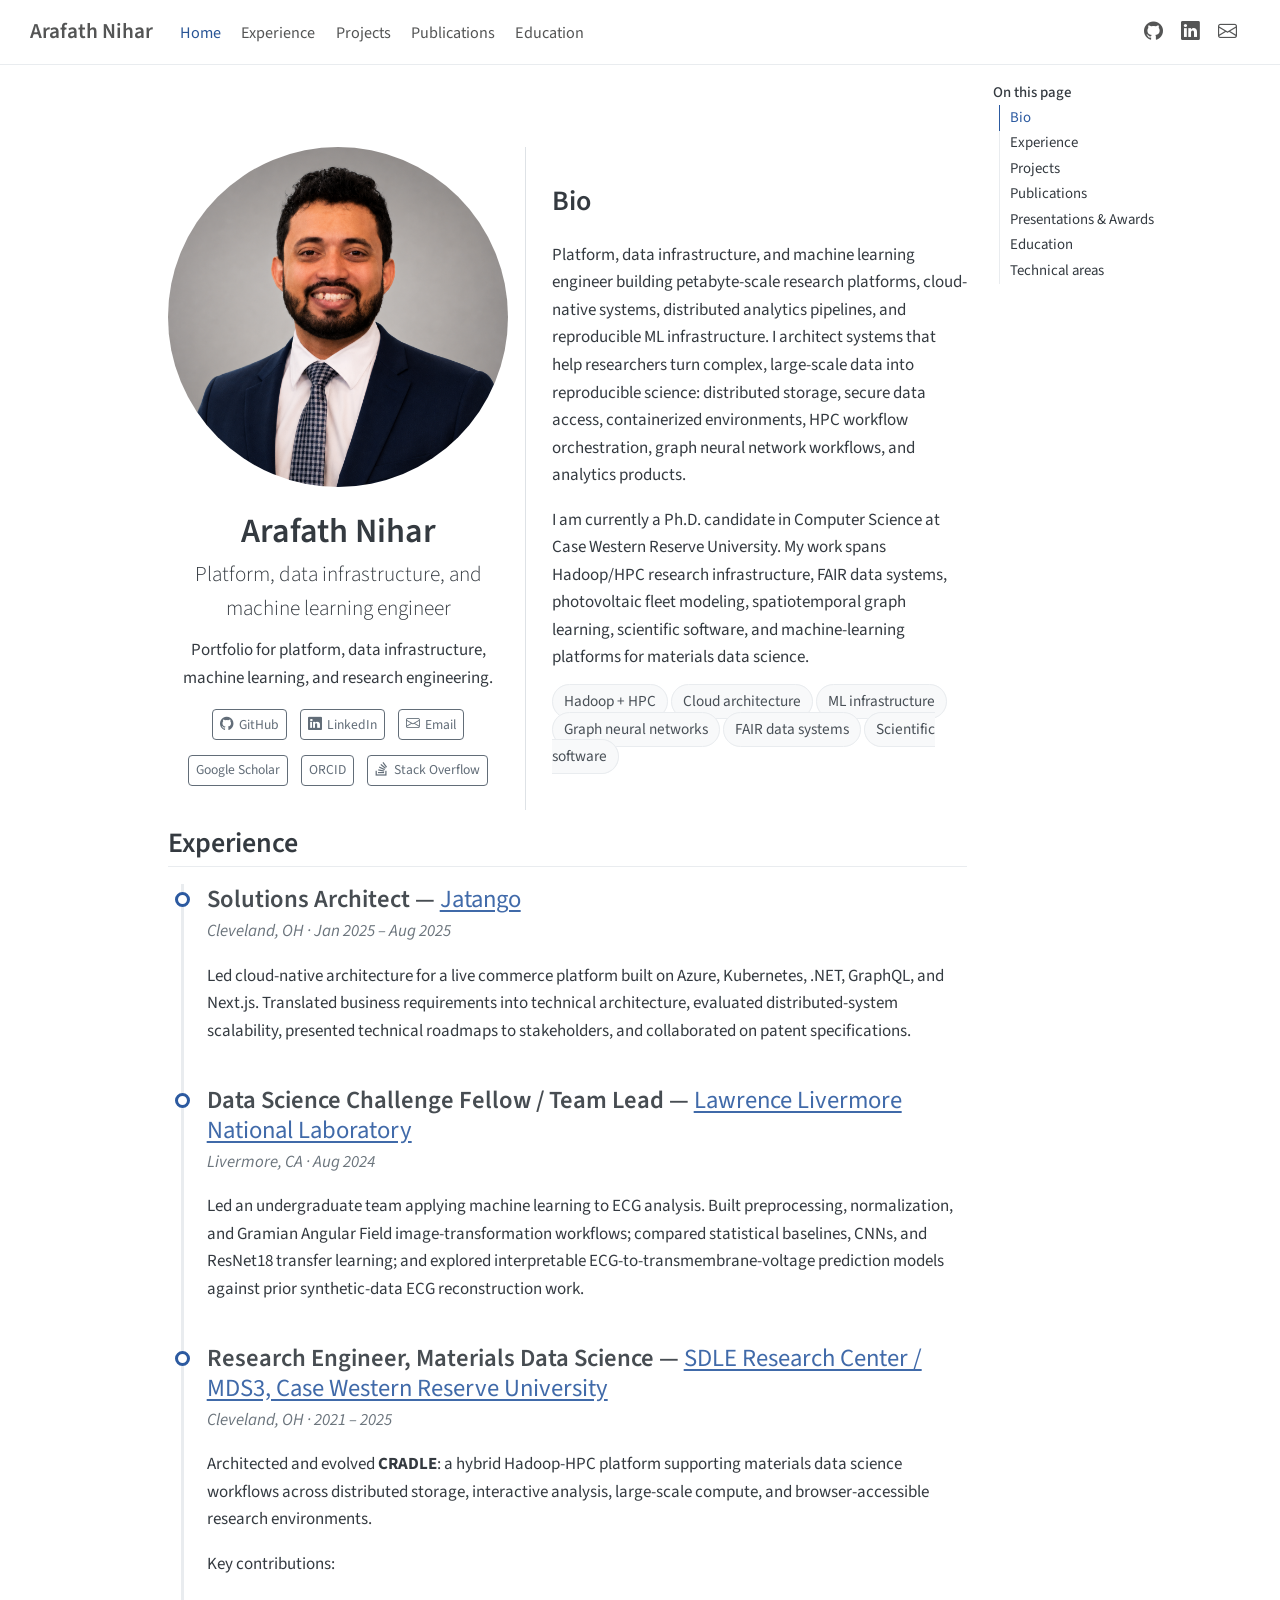
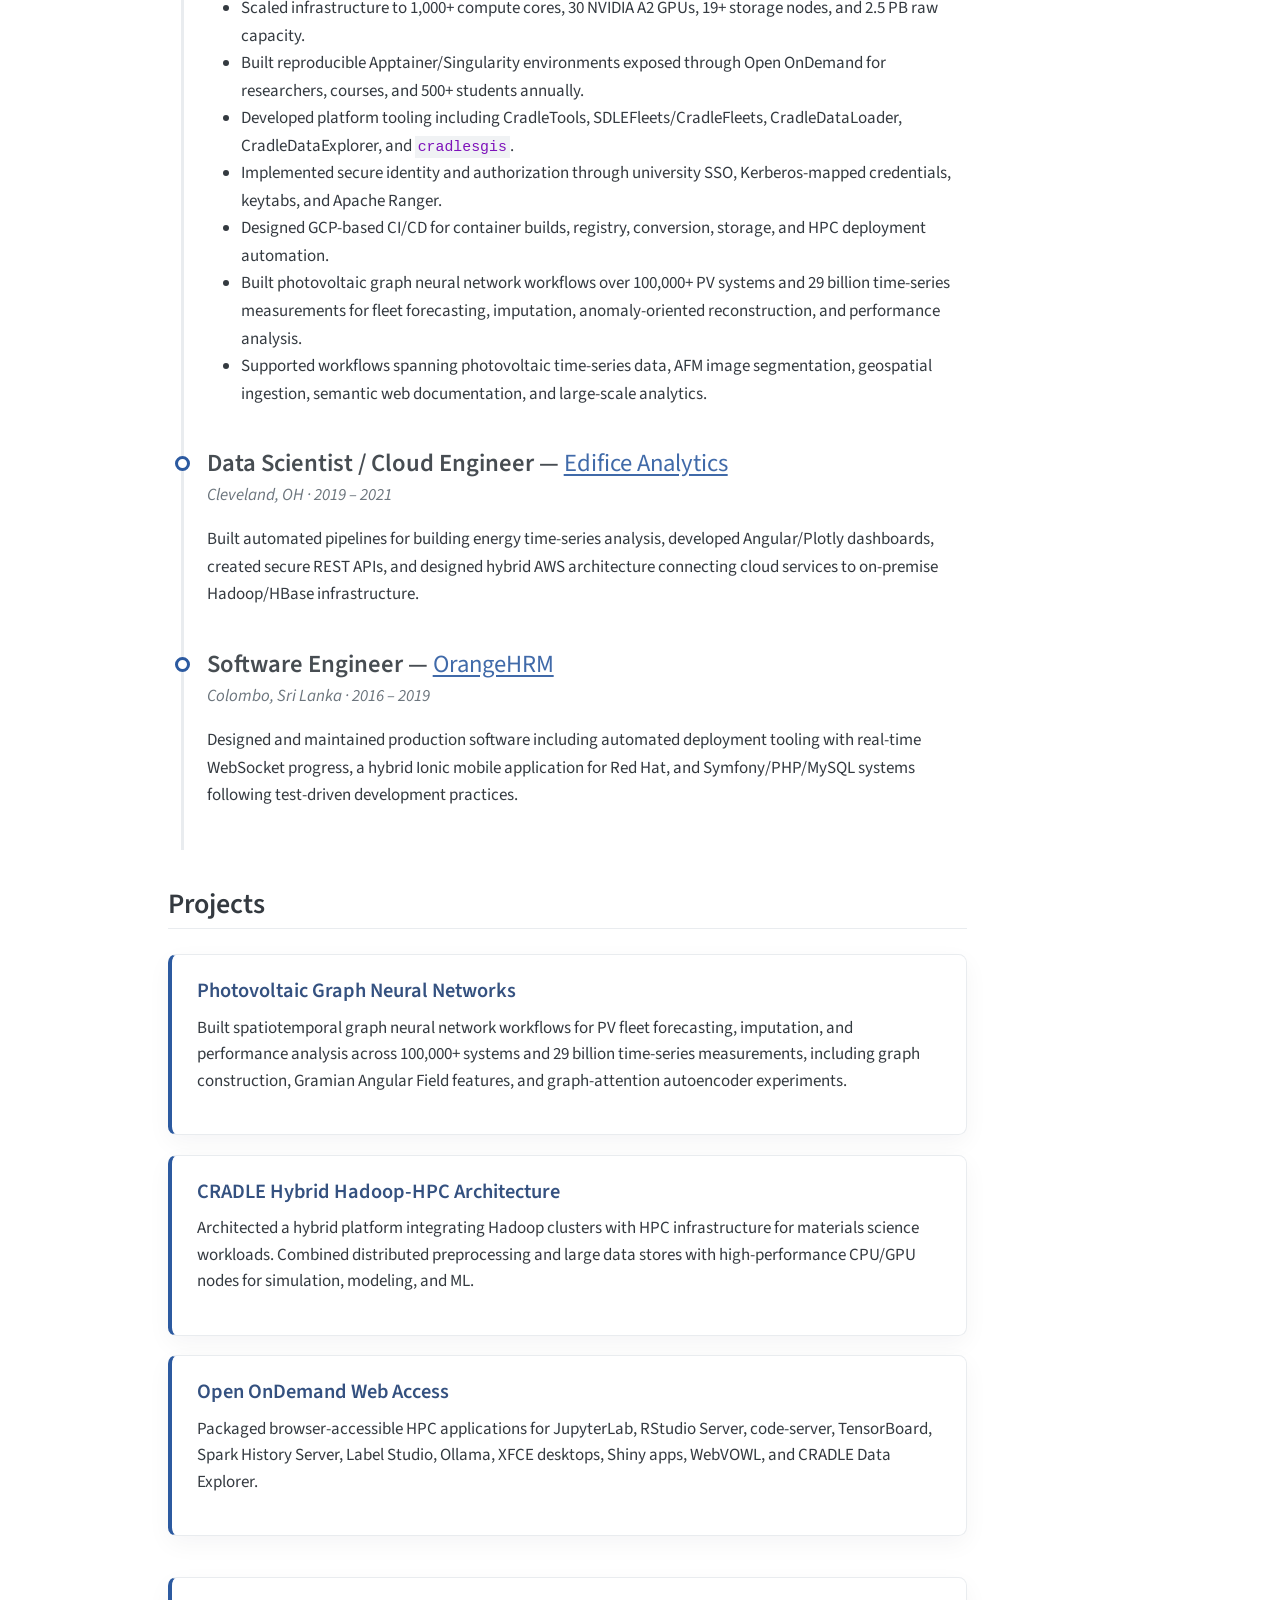
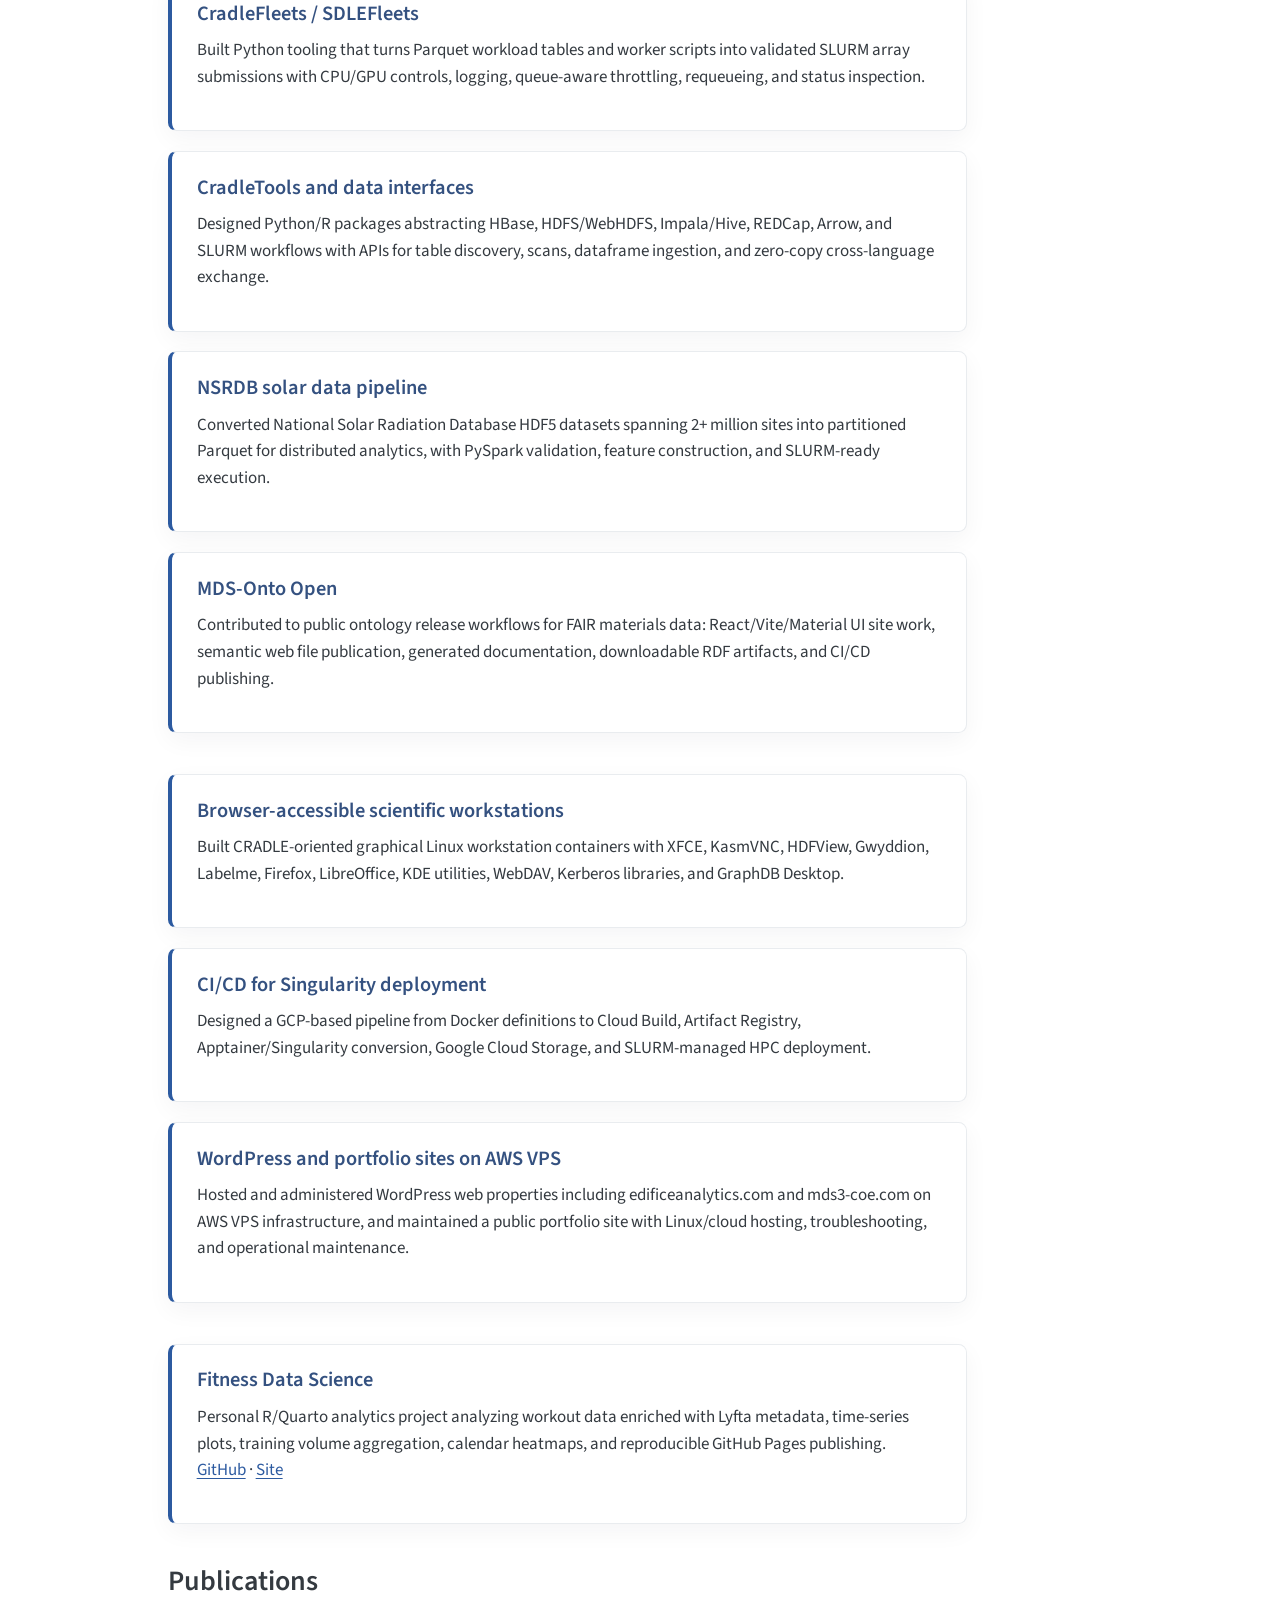
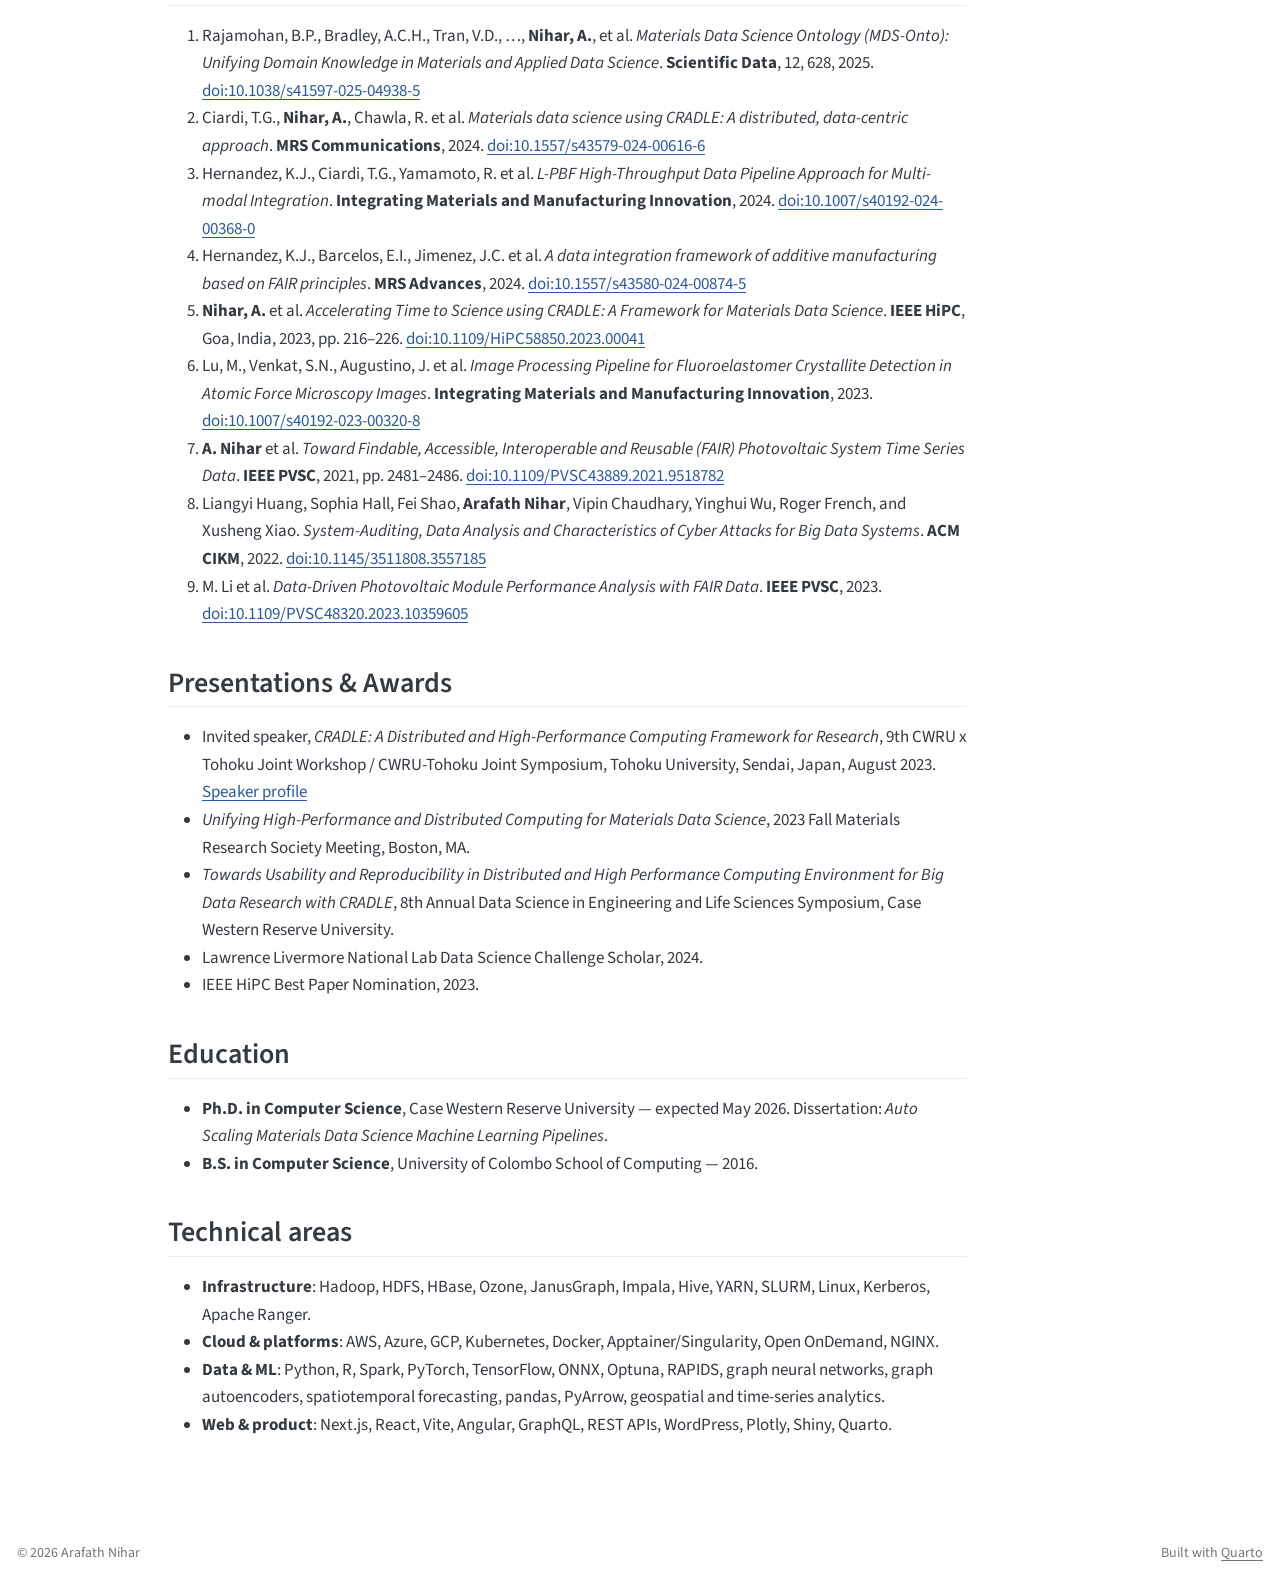
==== docs/index.html @ b9569325 "Update sitemap, enhance experience section, and refine index and project descriptions - Updated last" ====
<!DOCTYPE html>
<html xmlns="http://www.w3.org/1999/xhtml" lang="en" xml:lang="en"><head>

<meta charset="utf-8">
<meta name="generator" content="quarto-1.8.26">

<meta name="viewport" content="width=device-width, initial-scale=1.0, user-scalable=yes">

<meta name="description" content="Portfolio for platform, data infrastructure, machine learning, and research engineering.">

<title>Arafath Nihar</title>
<style>
code{white-space: pre-wrap;}
span.smallcaps{font-variant: small-caps;}
div.columns{display: flex; gap: min(4vw, 1.5em);}
div.column{flex: auto; overflow-x: auto;}
div.hanging-indent{margin-left: 1.5em; text-indent: -1.5em;}
ul.task-list{list-style: none;}
ul.task-list li input[type="checkbox"] {
  width: 0.8em;
  margin: 0 0.8em 0.2em -1em; /* quarto-specific, see https://github.com/quarto-dev/quarto-cli/issues/4556 */ 
  vertical-align: middle;
}
</style>


<script src="site_libs/quarto-nav/quarto-nav.js"></script>
<script src="site_libs/clipboard/clipboard.min.js"></script>
<script src="site_libs/quarto-search/autocomplete.umd.js"></script>
<script src="site_libs/quarto-search/fuse.min.js"></script>
<script src="site_libs/quarto-search/quarto-search.js"></script>
<meta name="quarto:offset" content="./">
<script src="site_libs/quarto-html/quarto.js" type="module"></script>
<script src="site_libs/quarto-html/tabsets/tabsets.js" type="module"></script>
<script src="site_libs/quarto-html/axe/axe-check.js" type="module"></script>
<script src="site_libs/quarto-html/popper.min.js"></script>
<script src="site_libs/quarto-html/tippy.umd.min.js"></script>
<link href="site_libs/quarto-html/tippy.css" rel="stylesheet">
<link href="site_libs/quarto-html/quarto-syntax-highlighting-587c61ba64f3a5504c4d52d930310e48.css" rel="stylesheet" id="quarto-text-highlighting-styles">
<script src="site_libs/bootstrap/bootstrap.min.js"></script>
<link href="site_libs/bootstrap/bootstrap-icons.css" rel="stylesheet">
<link href="site_libs/bootstrap/bootstrap-9a2332199c5ed5e16c262558ab4cd72e.min.css" rel="stylesheet" append-hash="true" id="quarto-bootstrap" data-mode="light">
<script id="quarto-search-options" type="application/json">{
  "location": "navbar",
  "copy-button": false,
  "collapse-after": 3,
  "panel-placement": "end",
  "type": "overlay",
  "limit": 50,
  "keyboard-shortcut": [
    "f",
    "/",
    "s"
  ],
  "show-item-context": false,
  "language": {
    "search-no-results-text": "No results",
    "search-matching-documents-text": "matching documents",
    "search-copy-link-title": "Copy link to search",
    "search-hide-matches-text": "Hide additional matches",
    "search-more-match-text": "more match in this document",
    "search-more-matches-text": "more matches in this document",
    "search-clear-button-title": "Clear",
    "search-text-placeholder": "",
    "search-detached-cancel-button-title": "Cancel",
    "search-submit-button-title": "Submit",
    "search-label": "Search"
  }
}</script>
<style>html{ scroll-behavior: smooth; }</style>
<meta name="author" content="Arafath Nihar">
<meta name="keywords" content="Data Infrastructure, Platform Engineering, Machine Learning Operations, MLOps, HPC, Hadoop, Portfolio, Data Engineering, Case Western Reserve University, Computer Science">
<script type="application/ld+json">
{
  "@context": "https://schema.org",
  "@type": "Person",
  "name": "Arafath Nihar",
  "jobTitle": "Platform & Data Infrastructure Engineer",
  "description": "Platform and data infrastructure engineer building petabyte-scale research platforms, cloud-native systems, distributed analytics pipelines, and reproducible machine-learning infrastructure.",
  "url": "https://arafathnihar.com/",
  "image": "https://arafathnihar.com/arafathnihar.png",
  "sameAs": [
    "https://github.com/arafathnihar",
    "https://www.linkedin.com/in/arafathnihar/",
    "https://scholar.google.com/citations?user=2fRpAloAAAAJ&hl=en"
  ],
  "knowsAbout": [
    "Data Infrastructure",
    "Platform Engineering",
    "Machine Learning Operations",
    "MLOps",
    "High Performance Computing",
    "Hadoop",
    "Data Engineering",
    "Cloud Architecture",
    "Distributed Systems"
  ],
  "alumniOf": [
    {
      "@type": "CollegeOrUniversity",
      "name": "Case Western Reserve University"
    },
    {
      "@type": "CollegeOrUniversity",
      "name": "University of Colombo School of Computing"
    }
  ],
  "worksFor": {
    "@type": "Organization",
    "name": "Case Western Reserve University"
  }
}
</script>


<meta property="og:title" content="Arafath Nihar">
<meta property="og:description" content="Portfolio for platform, data infrastructure, machine learning, and research engineering.">
<meta property="og:image" content="https://arafathnihar.com/arafathnihar.png">
<meta property="og:site_name" content="Arafath Nihar">
<meta property="og:image:height" content="1254">
<meta property="og:image:width" content="1254">
<meta name="twitter:title" content="Arafath Nihar">
<meta name="twitter:description" content="Portfolio for platform, data infrastructure, machine learning, and research engineering.">
<meta name="twitter:image" content="https://arafathnihar.com/arafathnihar.png">
<meta name="twitter:image-height" content="1254">
<meta name="twitter:image-width" content="1254">
<meta name="twitter:card" content="summary_large_image">
</head>

<body class="nav-fixed quarto-light">

<div id="quarto-search-results"></div>
  <header id="quarto-header" class="headroom fixed-top">
    <nav class="navbar navbar-expand-lg " data-bs-theme="dark">
      <div class="navbar-container container-fluid">
      <div class="navbar-brand-container mx-auto">
    <a class="navbar-brand" href="./index.html">
    <span class="navbar-title">Arafath Nihar</span>
    </a>
  </div>
            <div id="quarto-search" class="" title="Search"></div>
          <button class="navbar-toggler" type="button" data-bs-toggle="collapse" data-bs-target="#navbarCollapse" aria-controls="navbarCollapse" role="menu" aria-expanded="false" aria-label="Toggle navigation" onclick="if (window.quartoToggleHeadroom) { window.quartoToggleHeadroom(); }">
  <span class="navbar-toggler-icon"></span>
</button>
          <div class="collapse navbar-collapse" id="navbarCollapse">
            <ul class="navbar-nav navbar-nav-scroll me-auto">
  <li class="nav-item">
    <a class="nav-link active" href="./index.html" aria-current="page"> 
<span class="menu-text">Home</span></a>
  </li>  
  <li class="nav-item">
    <a class="nav-link" href="./index.html#experience"> 
<span class="menu-text">Experience</span></a>
  </li>  
  <li class="nav-item">
    <a class="nav-link" href="./index.html#projects"> 
<span class="menu-text">Projects</span></a>
  </li>  
  <li class="nav-item">
    <a class="nav-link" href="./index.html#publications"> 
<span class="menu-text">Publications</span></a>
  </li>  
  <li class="nav-item">
    <a class="nav-link" href="./index.html#education"> 
<span class="menu-text">Education</span></a>
  </li>  
</ul>
            <ul class="navbar-nav navbar-nav-scroll ms-auto">
  <li class="nav-item compact">
    <a class="nav-link" href="https://github.com/arafathnihar"> <i class="bi bi-github" role="img" aria-label="GitHub">
</i> 
<span class="menu-text"></span></a>
  </li>  
  <li class="nav-item compact">
    <a class="nav-link" href="https://www.linkedin.com/in/arafathnihar/"> <i class="bi bi-linkedin" role="img" aria-label="LinkedIn">
</i> 
<span class="menu-text"></span></a>
  </li>  
  <li class="nav-item compact">
    <a class="nav-link" href="mailto:arafathnihar@gmail.com"> <i class="bi bi-envelope" role="img" aria-label="Email">
</i> 
<span class="menu-text"></span></a>
  </li>  
</ul>
          </div> <!-- /navcollapse -->
            <div class="quarto-navbar-tools">
</div>
      </div> <!-- /container-fluid -->
    </nav>
</header>
<!-- content -->
<div id="quarto-content" class="quarto-container page-columns page-rows-contents page-layout-article page-navbar">
<!-- sidebar -->
<!-- margin-sidebar -->
    <div id="quarto-margin-sidebar" class="sidebar margin-sidebar">
        <nav id="TOC" role="doc-toc" class="toc-active">
    <h2 id="toc-title">On this page</h2>
   
  <ul>
  <li><a href="#bio" id="toc-bio" class="nav-link active" data-scroll-target="#bio">Bio</a></li>
  <li><a href="#experience" id="toc-experience" class="nav-link" data-scroll-target="#experience">Experience</a>
  <ul class="collapse">
  <li><a href="#solutions-architect-jatango" id="toc-solutions-architect-jatango" class="nav-link" data-scroll-target="#solutions-architect-jatango">Solutions Architect — Jatango</a></li>
  <li><a href="#data-science-challenge-fellow-team-lead-lawrence-livermore-national-laboratory" id="toc-data-science-challenge-fellow-team-lead-lawrence-livermore-national-laboratory" class="nav-link" data-scroll-target="#data-science-challenge-fellow-team-lead-lawrence-livermore-national-laboratory">Data Science Challenge Fellow / Team Lead — Lawrence Livermore National Laboratory</a></li>
  <li><a href="#research-engineer-materials-data-science-sdle-research-center-mds3-case-western-reserve-university" id="toc-research-engineer-materials-data-science-sdle-research-center-mds3-case-western-reserve-university" class="nav-link" data-scroll-target="#research-engineer-materials-data-science-sdle-research-center-mds3-case-western-reserve-university">Research Engineer, Materials Data Science — SDLE Research Center / MDS3, Case Western Reserve University</a></li>
  <li><a href="#data-scientist-cloud-engineer-edifice-analytics" id="toc-data-scientist-cloud-engineer-edifice-analytics" class="nav-link" data-scroll-target="#data-scientist-cloud-engineer-edifice-analytics">Data Scientist / Cloud Engineer — Edifice Analytics</a></li>
  <li><a href="#software-engineer-orangehrm" id="toc-software-engineer-orangehrm" class="nav-link" data-scroll-target="#software-engineer-orangehrm">Software Engineer — OrangeHRM</a></li>
  </ul></li>
  <li><a href="#projects" id="toc-projects" class="nav-link" data-scroll-target="#projects">Projects</a>
  <ul class="collapse">
  <li><a href="#fitness-data-science" id="toc-fitness-data-science" class="nav-link" data-scroll-target="#fitness-data-science">Fitness Data Science</a></li>
  </ul></li>
  <li><a href="#publications" id="toc-publications" class="nav-link" data-scroll-target="#publications">Publications</a></li>
  <li><a href="#presentations-awards" id="toc-presentations-awards" class="nav-link" data-scroll-target="#presentations-awards">Presentations &amp; Awards</a></li>
  <li><a href="#education" id="toc-education" class="nav-link" data-scroll-target="#education">Education</a></li>
  <li><a href="#technical-areas" id="toc-technical-areas" class="nav-link" data-scroll-target="#technical-areas">Technical areas</a></li>
  </ul>
</nav>
    </div>
<!-- main -->
<main class="content" id="quarto-document-content">




<div class="quarto-about-trestles">
  <div class="about-entity">
    <img src="arafathnihar.png" class="about-image
  round " style="height: 20em; width: 20em;">
<header id="title-block-header" class="quarto-title-block default">
<div class="quarto-title">
<h1 class="title">Arafath Nihar</h1>
<p class="subtitle lead">Platform, data infrastructure, and machine learning engineer</p>
</div>
<div>
  <div class="description">
    Portfolio for platform, data infrastructure, machine learning, and research engineering.
  </div>
</div>
<div class="quarto-title-meta">
  </div>
</header>
    <div class="about-links">
  <a href="https://github.com/arafathnihar" class="about-link" rel="" target="">
    <i class="bi bi-github"></i>
     <span class="about-link-text">GitHub</span>
  </a>
  <a href="https://www.linkedin.com/in/arafathnihar/" class="about-link" rel="" target="">
    <i class="bi bi-linkedin"></i>
     <span class="about-link-text">LinkedIn</span>
  </a>
  <a href="mailto:arafathnihar@gmail.com" class="about-link" rel="" target="">
    <i class="bi bi-envelope"></i>
     <span class="about-link-text">Email</span>
  </a>
  <a href="https://scholar.google.com/citations?user=2fRpAloAAAAJ&amp;hl=en" class="about-link" rel="" target="">
     <span class="about-link-text">Google Scholar</span>
  </a>
  <a href="https://orcid.org/0000-0003-4826-290X" class="about-link" rel="" target="">
     <span class="about-link-text">ORCID</span>
  </a>
  <a href="https://stackoverflow.com/users/3644689/arafath-nihar" class="about-link" rel="" target="">
    <i class="bi bi-stack-overflow"></i>
     <span class="about-link-text">Stack Overflow</span>
  </a>
</div>
  </div>
  <div class="about-contents"><div id="about-block">
<section id="bio" class="level2">
<h2 data-anchor-id="bio">Bio</h2>
<p>Platform, data infrastructure, and machine learning engineer building petabyte-scale research platforms, cloud-native systems, distributed analytics pipelines, and reproducible ML infrastructure. I architect systems that help researchers turn complex, large-scale data into reproducible science: distributed storage, secure data access, containerized environments, HPC workflow orchestration, graph neural network workflows, and analytics products.</p>
<p>I am currently a Ph.D.&nbsp;candidate in Computer Science at Case Western Reserve University. My work spans Hadoop/HPC research infrastructure, FAIR data systems, photovoltaic fleet modeling, spatiotemporal graph learning, scientific software, and machine-learning platforms for materials data science.</p>
<div class="badges">
<p><span class="badge-soft">Hadoop + HPC</span> <span class="badge-soft">Cloud architecture</span> <span class="badge-soft">ML infrastructure</span> <span class="badge-soft">Graph neural networks</span> <span class="badge-soft">FAIR data systems</span> <span class="badge-soft">Scientific software</span></p>
</div>
</section>
</div></div>
</div>

<section id="experience" class="level2">
<h2 data-anchor-id="experience">Experience</h2>
<section id="solutions-architect-jatango" class="level3 timeline-item">
<h3 data-anchor-id="solutions-architect-jatango">Solutions Architect — <a href="http://jatango.com">Jatango</a></h3>
<p><em>Cleveland, OH · Jan 2025 – Aug 2025</em></p>
<p>Led cloud-native architecture for a live commerce platform built on Azure, Kubernetes, .NET, GraphQL, and Next.js. Translated business requirements into technical architecture, evaluated distributed-system scalability, presented technical roadmaps to stakeholders, and collaborated on patent specifications.</p>
</section>
<section id="data-science-challenge-fellow-team-lead-lawrence-livermore-national-laboratory" class="level3 timeline-item">
<h3 data-anchor-id="data-science-challenge-fellow-team-lead-lawrence-livermore-national-laboratory">Data Science Challenge Fellow / Team Lead — <a href="https://www.llnl.gov/">Lawrence Livermore National Laboratory</a></h3>
<p><em>Livermore, CA · Aug 2024</em></p>
<p>Led an undergraduate team applying machine learning to ECG analysis. Built preprocessing, normalization, and Gramian Angular Field image-transformation workflows; compared statistical baselines, CNNs, and ResNet18 transfer learning; and explored interpretable ECG-to-transmembrane-voltage prediction models against prior synthetic-data ECG reconstruction work.</p>
</section>
<section id="research-engineer-materials-data-science-sdle-research-center-mds3-case-western-reserve-university" class="level3 timeline-item">
<h3 data-anchor-id="research-engineer-materials-data-science-sdle-research-center-mds3-case-western-reserve-university">Research Engineer, Materials Data Science — <a href="https://engineering.case.edu/centers/sdle">SDLE Research Center / MDS3, Case Western Reserve University</a></h3>
<p><em>Cleveland, OH · 2021 – 2025</em></p>
<p>Architected and evolved <strong>CRADLE</strong>: a hybrid Hadoop-HPC platform supporting materials data science workflows across distributed storage, interactive analysis, large-scale compute, and browser-accessible research environments.</p>
<p>Key contributions:</p>
<ul>
<li>Scaled infrastructure to 1,000+ compute cores, 30 NVIDIA A2 GPUs, 19+ storage nodes, and 2.5 PB raw capacity.</li>
<li>Built reproducible Apptainer/Singularity environments exposed through Open OnDemand for researchers, courses, and 500+ students annually.</li>
<li>Developed platform tooling including CradleTools, SDLEFleets/CradleFleets, CradleDataLoader, CradleDataExplorer, and <code>cradlesgis</code>.</li>
<li>Implemented secure identity and authorization through university SSO, Kerberos-mapped credentials, keytabs, and Apache Ranger.</li>
<li>Designed GCP-based CI/CD for container builds, registry, conversion, storage, and HPC deployment automation.</li>
<li>Built photovoltaic graph neural network workflows over 100,000+ PV systems and 29 billion time-series measurements for fleet forecasting, imputation, anomaly-oriented reconstruction, and performance analysis.</li>
<li>Supported workflows spanning photovoltaic time-series data, AFM image segmentation, geospatial ingestion, semantic web documentation, and large-scale analytics.</li>
</ul>
</section>
<section id="data-scientist-cloud-engineer-edifice-analytics" class="level3 timeline-item">
<h3 data-anchor-id="data-scientist-cloud-engineer-edifice-analytics">Data Scientist / Cloud Engineer — <a href="https://edificeanalytics.com/">Edifice Analytics</a></h3>
<p><em>Cleveland, OH · 2019 – 2021</em></p>
<p>Built automated pipelines for building energy time-series analysis, developed Angular/Plotly dashboards, created secure REST APIs, and designed hybrid AWS architecture connecting cloud services to on-premise Hadoop/HBase infrastructure.</p>
</section>
<section id="software-engineer-orangehrm" class="level3 timeline-item">
<h3 data-anchor-id="software-engineer-orangehrm">Software Engineer — <a href="https://www.orangehrm.com/">OrangeHRM</a></h3>
<p><em>Colombo, Sri Lanka · 2016 – 2019</em></p>
<p>Designed and maintained production software including automated deployment tooling with real-time WebSocket progress, a hybrid Ionic mobile application for Red Hat, and Symfony/PHP/MySQL systems following test-driven development practices.</p>
</section>
</section>
<section id="projects" class="level2">
<h2 data-anchor-id="projects">Projects</h2>
<div class="card-grid">
<section id="photovoltaic-graph-neural-networks" class="level3 portfolio-card">
<h3 data-anchor-id="photovoltaic-graph-neural-networks">Photovoltaic Graph Neural Networks</h3>
<p>Built spatiotemporal graph neural network workflows for PV fleet forecasting, imputation, and performance analysis across 100,000+ systems and 29 billion time-series measurements, including graph construction, Gramian Angular Field features, and graph-attention autoencoder experiments.</p>
</section>
<section id="cradle-hybrid-hadoop-hpc-architecture" class="level3 portfolio-card">
<h3 data-anchor-id="cradle-hybrid-hadoop-hpc-architecture">CRADLE Hybrid Hadoop-HPC Architecture</h3>
<p>Architected a hybrid platform integrating Hadoop clusters with HPC infrastructure for materials science workloads. Combined distributed preprocessing and large data stores with high-performance CPU/GPU nodes for simulation, modeling, and ML.</p>
</section>
<section id="open-ondemand-web-access" class="level3 portfolio-card">
<h3 data-anchor-id="open-ondemand-web-access">Open OnDemand Web Access</h3>
<p>Packaged browser-accessible HPC applications for JupyterLab, RStudio Server, code-server, TensorBoard, Spark History Server, Label Studio, Ollama, XFCE desktops, Shiny apps, WebVOWL, and CRADLE Data Explorer.</p>
</section>
</div>
<div class="card-grid">
<section id="cradlefleets-sdlefleets" class="level3 portfolio-card">
<h3 data-anchor-id="cradlefleets-sdlefleets">CradleFleets / SDLEFleets</h3>
<p>Built Python tooling that turns Parquet workload tables and worker scripts into validated SLURM array submissions with CPU/GPU controls, logging, queue-aware throttling, requeueing, and status inspection.</p>
</section>
<section id="cradletools-and-data-interfaces" class="level3 portfolio-card">
<h3 data-anchor-id="cradletools-and-data-interfaces">CradleTools and data interfaces</h3>
<p>Designed Python/R packages abstracting HBase, HDFS/WebHDFS, Impala/Hive, REDCap, Arrow, and SLURM workflows with APIs for table discovery, scans, dataframe ingestion, and zero-copy cross-language exchange.</p>
</section>
<section id="nsrdb-solar-data-pipeline" class="level3 portfolio-card">
<h3 data-anchor-id="nsrdb-solar-data-pipeline">NSRDB solar data pipeline</h3>
<p>Converted National Solar Radiation Database HDF5 datasets spanning 2+ million sites into partitioned Parquet for distributed analytics, with PySpark validation, feature construction, and SLURM-ready execution.</p>
</section>
<section id="mds-onto-open" class="level3 portfolio-card">
<h3 data-anchor-id="mds-onto-open">MDS-Onto Open</h3>
<p>Contributed to public ontology release workflows for FAIR materials data: React/Vite/Material UI site work, semantic web file publication, generated documentation, downloadable RDF artifacts, and CI/CD publishing.</p>
</section>
</div>
<div class="card-grid">
<section id="browser-accessible-scientific-workstations" class="level3 portfolio-card">
<h3 data-anchor-id="browser-accessible-scientific-workstations">Browser-accessible scientific workstations</h3>
<p>Built CRADLE-oriented graphical Linux workstation containers with XFCE, KasmVNC, HDFView, Gwyddion, Labelme, Firefox, LibreOffice, KDE utilities, WebDAV, Kerberos libraries, and GraphDB Desktop.</p>
</section>
<section id="cicd-for-singularity-deployment" class="level3 portfolio-card">
<h3 data-anchor-id="cicd-for-singularity-deployment">CI/CD for Singularity deployment</h3>
<p>Designed a GCP-based pipeline from Docker definitions to Cloud Build, Artifact Registry, Apptainer/Singularity conversion, Google Cloud Storage, and SLURM-managed HPC deployment.</p>
</section>
<section id="wordpress-and-portfolio-sites-on-aws-vps" class="level3 portfolio-card">
<h3 data-anchor-id="wordpress-and-portfolio-sites-on-aws-vps">WordPress and portfolio sites on AWS VPS</h3>
<p>Hosted and administered WordPress web properties including edificeanalytics.com and mds3-coe.com on AWS VPS infrastructure, and maintained a public portfolio site with Linux/cloud hosting, troubleshooting, and operational maintenance.</p>
</section>
</div>
<div class="card-grid">
<section id="fitness-data-science" class="level3 portfolio-card">
<h3 data-anchor-id="fitness-data-science">Fitness Data Science</h3>
<p>Personal R/Quarto analytics project analyzing workout data enriched with Lyfta metadata, time-series plots, training volume aggregation, calendar heatmaps, and reproducible GitHub Pages publishing.<br>
<a href="https://github.com/arafathnihar/fitness-data-science">GitHub</a> · <a href="https://arafathnihar.github.io/fitness-data-science/">Site</a></p>
</section>
</div>
</section>
<section id="publications" class="level2">
<h2 data-anchor-id="publications">Publications</h2>
<ol type="1">
<li>Rajamohan, B.P., Bradley, A.C.H., Tran, V.D., …, <strong>Nihar, A.</strong>, et al.&nbsp;<em>Materials Data Science Ontology (MDS-Onto): Unifying Domain Knowledge in Materials and Applied Data Science</em>. <strong>Scientific Data</strong>, 12, 628, 2025. <a href="https://doi.org/10.1038/s41597-025-04938-5">doi:10.1038/s41597-025-04938-5</a></li>
<li>Ciardi, T.G., <strong>Nihar, A.</strong>, Chawla, R. et al.&nbsp;<em>Materials data science using CRADLE: A distributed, data-centric approach</em>. <strong>MRS Communications</strong>, 2024. <a href="https://doi.org/10.1557/s43579-024-00616-6">doi:10.1557/s43579-024-00616-6</a></li>
<li>Hernandez, K.J., Ciardi, T.G., Yamamoto, R. et al.&nbsp;<em>L-PBF High-Throughput Data Pipeline Approach for Multi-modal Integration</em>. <strong>Integrating Materials and Manufacturing Innovation</strong>, 2024. <a href="https://doi.org/10.1007/s40192-024-00368-0">doi:10.1007/s40192-024-00368-0</a></li>
<li>Hernandez, K.J., Barcelos, E.I., Jimenez, J.C. et al.&nbsp;<em>A data integration framework of additive manufacturing based on FAIR principles</em>. <strong>MRS Advances</strong>, 2024. <a href="https://doi.org/10.1557/s43580-024-00874-5">doi:10.1557/s43580-024-00874-5</a></li>
<li><strong>Nihar, A.</strong> et al.&nbsp;<em>Accelerating Time to Science using CRADLE: A Framework for Materials Data Science</em>. <strong>IEEE HiPC</strong>, Goa, India, 2023, pp.&nbsp;216–226. <a href="https://doi.org/10.1109/HiPC58850.2023.00041">doi:10.1109/HiPC58850.2023.00041</a></li>
<li>Lu, M., Venkat, S.N., Augustino, J. et al.&nbsp;<em>Image Processing Pipeline for Fluoroelastomer Crystallite Detection in Atomic Force Microscopy Images</em>. <strong>Integrating Materials and Manufacturing Innovation</strong>, 2023. <a href="https://doi.org/10.1007/s40192-023-00320-8">doi:10.1007/s40192-023-00320-8</a></li>
<li><strong>A. Nihar</strong> et al.&nbsp;<em>Toward Findable, Accessible, Interoperable and Reusable (FAIR) Photovoltaic System Time Series Data</em>. <strong>IEEE PVSC</strong>, 2021, pp.&nbsp;2481–2486. <a href="https://doi.org/10.1109/PVSC43889.2021.9518782">doi:10.1109/PVSC43889.2021.9518782</a></li>
<li>Liangyi Huang, Sophia Hall, Fei Shao, <strong>Arafath Nihar</strong>, Vipin Chaudhary, Yinghui Wu, Roger French, and Xusheng Xiao. <em>System-Auditing, Data Analysis and Characteristics of Cyber Attacks for Big Data Systems</em>. <strong>ACM CIKM</strong>, 2022. <a href="https://doi.org/10.1145/3511808.3557185">doi:10.1145/3511808.3557185</a></li>
<li>M. Li et al.&nbsp;<em>Data-Driven Photovoltaic Module Performance Analysis with FAIR Data</em>. <strong>IEEE PVSC</strong>, 2023. <a href="https://doi.org/10.1109/PVSC48320.2023.10359605">doi:10.1109/PVSC48320.2023.10359605</a></li>
</ol>
</section>
<section id="presentations-awards" class="level2">
<h2 data-anchor-id="presentations-awards">Presentations &amp; Awards</h2>
<ul>
<li>Invited speaker, <em>CRADLE: A Distributed and High-Performance Computing Framework for Research</em>, 9th CWRU x Tohoku Joint Workshop / CWRU-Tohoku Joint Symposium, Tohoku University, Sendai, Japan, August 2023. <a href="https://sites.google.com/view/cwru-tohoku-joint-workshop/speakers/nihar">Speaker profile</a></li>
<li><em>Unifying High-Performance and Distributed Computing for Materials Data Science</em>, 2023 Fall Materials Research Society Meeting, Boston, MA.</li>
<li><em>Towards Usability and Reproducibility in Distributed and High Performance Computing Environment for Big Data Research with CRADLE</em>, 8th Annual Data Science in Engineering and Life Sciences Symposium, Case Western Reserve University.</li>
<li>Lawrence Livermore National Lab Data Science Challenge Scholar, 2024.</li>
<li>IEEE HiPC Best Paper Nomination, 2023.</li>
</ul>
</section>
<section id="education" class="level2">
<h2 data-anchor-id="education">Education</h2>
<ul>
<li><strong>Ph.D.&nbsp;in Computer Science</strong>, Case Western Reserve University — expected May 2026. Dissertation: <em>Auto Scaling Materials Data Science Machine Learning Pipelines</em>.</li>
<li><strong>B.S. in Computer Science</strong>, University of Colombo School of Computing — 2016.</li>
</ul>
</section>
<section id="technical-areas" class="level2">
<h2 data-anchor-id="technical-areas">Technical areas</h2>
<ul>
<li><strong>Infrastructure</strong>: Hadoop, HDFS, HBase, Ozone, JanusGraph, Impala, Hive, YARN, SLURM, Linux, Kerberos, Apache Ranger.</li>
<li><strong>Cloud &amp; platforms</strong>: AWS, Azure, GCP, Kubernetes, Docker, Apptainer/Singularity, Open OnDemand, NGINX.</li>
<li><strong>Data &amp; ML</strong>: Python, R, Spark, PyTorch, TensorFlow, ONNX, Optuna, RAPIDS, graph neural networks, graph autoencoders, spatiotemporal forecasting, pandas, PyArrow, geospatial and time-series analytics.</li>
<li><strong>Web &amp; product</strong>: Next.js, React, Vite, Angular, GraphQL, REST APIs, WordPress, Plotly, Shiny, Quarto.</li>
</ul>



</section>

</main> <!-- /main -->
<script id="quarto-html-after-body" type="application/javascript">
  window.document.addEventListener("DOMContentLoaded", function (event) {
    const isCodeAnnotation = (el) => {
      for (const clz of el.classList) {
        if (clz.startsWith('code-annotation-')) {                     
          return true;
        }
      }
      return false;
    }
    const onCopySuccess = function(e) {
      // button target
      const button = e.trigger;
      // don't keep focus
      button.blur();
      // flash "checked"
      button.classList.add('code-copy-button-checked');
      var currentTitle = button.getAttribute("title");
      button.setAttribute("title", "Copied!");
      let tooltip;
      if (window.bootstrap) {
        button.setAttribute("data-bs-toggle", "tooltip");
        button.setAttribute("data-bs-placement", "left");
        button.setAttribute("data-bs-title", "Copied!");
        tooltip = new bootstrap.Tooltip(button, 
          { trigger: "manual", 
            customClass: "code-copy-button-tooltip",
            offset: [0, -8]});
        tooltip.show();    
      }
      setTimeout(function() {
        if (tooltip) {
          tooltip.hide();
          button.removeAttribute("data-bs-title");
          button.removeAttribute("data-bs-toggle");
          button.removeAttribute("data-bs-placement");
        }
        button.setAttribute("title", currentTitle);
        button.classList.remove('code-copy-button-checked');
      }, 1000);
      // clear code selection
      e.clearSelection();
    }
    const getTextToCopy = function(trigger) {
      const outerScaffold = trigger.parentElement.cloneNode(true);
      const codeEl = outerScaffold.querySelector('code');
      for (const childEl of codeEl.children) {
        if (isCodeAnnotation(childEl)) {
          childEl.remove();
        }
      }
      return codeEl.innerText;
    }
    const clipboard = new window.ClipboardJS('.code-copy-button:not([data-in-quarto-modal])', {
      text: getTextToCopy
    });
    clipboard.on('success', onCopySuccess);
    if (window.document.getElementById('quarto-embedded-source-code-modal')) {
      const clipboardModal = new window.ClipboardJS('.code-copy-button[data-in-quarto-modal]', {
        text: getTextToCopy,
        container: window.document.getElementById('quarto-embedded-source-code-modal')
      });
      clipboardModal.on('success', onCopySuccess);
    }
      var localhostRegex = new RegExp(/^(?:http|https):\/\/localhost\:?[0-9]*\//);
      var mailtoRegex = new RegExp(/^mailto:/);
        var filterRegex = new RegExp("https:\/\/arafathnihar\.com\/");
      var isInternal = (href) => {
          return filterRegex.test(href) || localhostRegex.test(href) || mailtoRegex.test(href);
      }
      // Inspect non-navigation links and adorn them if external
     var links = window.document.querySelectorAll('a[href]:not(.nav-link):not(.navbar-brand):not(.toc-action):not(.sidebar-link):not(.sidebar-item-toggle):not(.pagination-link):not(.no-external):not([aria-hidden]):not(.dropdown-item):not(.quarto-navigation-tool):not(.about-link)');
      for (var i=0; i<links.length; i++) {
        const link = links[i];
        if (!isInternal(link.href)) {
          // undo the damage that might have been done by quarto-nav.js in the case of
          // links that we want to consider external
          if (link.dataset.originalHref !== undefined) {
            link.href = link.dataset.originalHref;
          }
            // target, if specified
            link.setAttribute("target", "_blank");
            if (link.getAttribute("rel") === null) {
              link.setAttribute("rel", "noopener");
            }
        }
      }
    function tippyHover(el, contentFn, onTriggerFn, onUntriggerFn) {
      const config = {
        allowHTML: true,
        maxWidth: 500,
        delay: 100,
        arrow: false,
        appendTo: function(el) {
            return el.parentElement;
        },
        interactive: true,
        interactiveBorder: 10,
        theme: 'quarto',
        placement: 'bottom-start',
      };
      if (contentFn) {
        config.content = contentFn;
      }
      if (onTriggerFn) {
        config.onTrigger = onTriggerFn;
      }
      if (onUntriggerFn) {
        config.onUntrigger = onUntriggerFn;
      }
      window.tippy(el, config); 
    }
    const noterefs = window.document.querySelectorAll('a[role="doc-noteref"]');
    for (var i=0; i<noterefs.length; i++) {
      const ref = noterefs[i];
      tippyHover(ref, function() {
        // use id or data attribute instead here
        let href = ref.getAttribute('data-footnote-href') || ref.getAttribute('href');
        try { href = new URL(href).hash; } catch {}
        const id = href.replace(/^#\/?/, "");
        const note = window.document.getElementById(id);
        if (note) {
          return note.innerHTML;
        } else {
          return "";
        }
      });
    }
    const xrefs = window.document.querySelectorAll('a.quarto-xref');
    const processXRef = (id, note) => {
      // Strip column container classes
      const stripColumnClz = (el) => {
        el.classList.remove("page-full", "page-columns");
        if (el.children) {
          for (const child of el.children) {
            stripColumnClz(child);
          }
        }
      }
      stripColumnClz(note)
      if (id === null || id.startsWith('sec-')) {
        // Special case sections, only their first couple elements
        const container = document.createElement("div");
        if (note.children && note.children.length > 2) {
          container.appendChild(note.children[0].cloneNode(true));
          for (let i = 1; i < note.children.length; i++) {
            const child = note.children[i];
            if (child.tagName === "P" && child.innerText === "") {
              continue;
            } else {
              container.appendChild(child.cloneNode(true));
              break;
            }
          }
          if (window.Quarto?.typesetMath) {
            window.Quarto.typesetMath(container);
          }
          return container.innerHTML
        } else {
          if (window.Quarto?.typesetMath) {
            window.Quarto.typesetMath(note);
          }
          return note.innerHTML;
        }
      } else {
        // Remove any anchor links if they are present
        const anchorLink = note.querySelector('a.anchorjs-link');
        if (anchorLink) {
          anchorLink.remove();
        }
        if (window.Quarto?.typesetMath) {
          window.Quarto.typesetMath(note);
        }
        if (note.classList.contains("callout")) {
          return note.outerHTML;
        } else {
          return note.innerHTML;
        }
      }
    }
    for (var i=0; i<xrefs.length; i++) {
      const xref = xrefs[i];
      tippyHover(xref, undefined, function(instance) {
        instance.disable();
        let url = xref.getAttribute('href');
        let hash = undefined; 
        if (url.startsWith('#')) {
          hash = url;
        } else {
          try { hash = new URL(url).hash; } catch {}
        }
        if (hash) {
          const id = hash.replace(/^#\/?/, "");
          const note = window.document.getElementById(id);
          if (note !== null) {
            try {
              const html = processXRef(id, note.cloneNode(true));
              instance.setContent(html);
            } finally {
              instance.enable();
              instance.show();
            }
          } else {
            // See if we can fetch this
            fetch(url.split('#')[0])
            .then(res => res.text())
            .then(html => {
              const parser = new DOMParser();
              const htmlDoc = parser.parseFromString(html, "text/html");
              const note = htmlDoc.getElementById(id);
              if (note !== null) {
                const html = processXRef(id, note);
                instance.setContent(html);
              } 
            }).finally(() => {
              instance.enable();
              instance.show();
            });
          }
        } else {
          // See if we can fetch a full url (with no hash to target)
          // This is a special case and we should probably do some content thinning / targeting
          fetch(url)
          .then(res => res.text())
          .then(html => {
            const parser = new DOMParser();
            const htmlDoc = parser.parseFromString(html, "text/html");
            const note = htmlDoc.querySelector('main.content');
            if (note !== null) {
              // This should only happen for chapter cross references
              // (since there is no id in the URL)
              // remove the first header
              if (note.children.length > 0 && note.children[0].tagName === "HEADER") {
                note.children[0].remove();
              }
              const html = processXRef(null, note);
              instance.setContent(html);
            } 
          }).finally(() => {
            instance.enable();
            instance.show();
          });
        }
      }, function(instance) {
      });
    }
        let selectedAnnoteEl;
        const selectorForAnnotation = ( cell, annotation) => {
          let cellAttr = 'data-code-cell="' + cell + '"';
          let lineAttr = 'data-code-annotation="' +  annotation + '"';
          const selector = 'span[' + cellAttr + '][' + lineAttr + ']';
          return selector;
        }
        const selectCodeLines = (annoteEl) => {
          const doc = window.document;
          const targetCell = annoteEl.getAttribute("data-target-cell");
          const targetAnnotation = annoteEl.getAttribute("data-target-annotation");
          const annoteSpan = window.document.querySelector(selectorForAnnotation(targetCell, targetAnnotation));
          const lines = annoteSpan.getAttribute("data-code-lines").split(",");
          const lineIds = lines.map((line) => {
            return targetCell + "-" + line;
          })
          let top = null;
          let height = null;
          let parent = null;
          if (lineIds.length > 0) {
              //compute the position of the single el (top and bottom and make a div)
              const el = window.document.getElementById(lineIds[0]);
              top = el.offsetTop;
              height = el.offsetHeight;
              parent = el.parentElement.parentElement;
            if (lineIds.length > 1) {
              const lastEl = window.document.getElementById(lineIds[lineIds.length - 1]);
              const bottom = lastEl.offsetTop + lastEl.offsetHeight;
              height = bottom - top;
            }
            if (top !== null && height !== null && parent !== null) {
              // cook up a div (if necessary) and position it 
              let div = window.document.getElementById("code-annotation-line-highlight");
              if (div === null) {
                div = window.document.createElement("div");
                div.setAttribute("id", "code-annotation-line-highlight");
                div.style.position = 'absolute';
                parent.appendChild(div);
              }
              div.style.top = top - 2 + "px";
              div.style.height = height + 4 + "px";
              div.style.left = 0;
              let gutterDiv = window.document.getElementById("code-annotation-line-highlight-gutter");
              if (gutterDiv === null) {
                gutterDiv = window.document.createElement("div");
                gutterDiv.setAttribute("id", "code-annotation-line-highlight-gutter");
                gutterDiv.style.position = 'absolute';
                const codeCell = window.document.getElementById(targetCell);
                const gutter = codeCell.querySelector('.code-annotation-gutter');
                gutter.appendChild(gutterDiv);
              }
              gutterDiv.style.top = top - 2 + "px";
              gutterDiv.style.height = height + 4 + "px";
            }
            selectedAnnoteEl = annoteEl;
          }
        };
        const unselectCodeLines = () => {
          const elementsIds = ["code-annotation-line-highlight", "code-annotation-line-highlight-gutter"];
          elementsIds.forEach((elId) => {
            const div = window.document.getElementById(elId);
            if (div) {
              div.remove();
            }
          });
          selectedAnnoteEl = undefined;
        };
          // Handle positioning of the toggle
      window.addEventListener(
        "resize",
        throttle(() => {
          elRect = undefined;
          if (selectedAnnoteEl) {
            selectCodeLines(selectedAnnoteEl);
          }
        }, 10)
      );
      function throttle(fn, ms) {
      let throttle = false;
      let timer;
        return (...args) => {
          if(!throttle) { // first call gets through
              fn.apply(this, args);
              throttle = true;
          } else { // all the others get throttled
              if(timer) clearTimeout(timer); // cancel #2
              timer = setTimeout(() => {
                fn.apply(this, args);
                timer = throttle = false;
              }, ms);
          }
        };
      }
        // Attach click handler to the DT
        const annoteDls = window.document.querySelectorAll('dt[data-target-cell]');
        for (const annoteDlNode of annoteDls) {
          annoteDlNode.addEventListener('click', (event) => {
            const clickedEl = event.target;
            if (clickedEl !== selectedAnnoteEl) {
              unselectCodeLines();
              const activeEl = window.document.querySelector('dt[data-target-cell].code-annotation-active');
              if (activeEl) {
                activeEl.classList.remove('code-annotation-active');
              }
              selectCodeLines(clickedEl);
              clickedEl.classList.add('code-annotation-active');
            } else {
              // Unselect the line
              unselectCodeLines();
              clickedEl.classList.remove('code-annotation-active');
            }
          });
        }
    const findCites = (el) => {
      const parentEl = el.parentElement;
      if (parentEl) {
        const cites = parentEl.dataset.cites;
        if (cites) {
          return {
            el,
            cites: cites.split(' ')
          };
        } else {
          return findCites(el.parentElement)
        }
      } else {
        return undefined;
      }
    };
    var bibliorefs = window.document.querySelectorAll('a[role="doc-biblioref"]');
    for (var i=0; i<bibliorefs.length; i++) {
      const ref = bibliorefs[i];
      const citeInfo = findCites(ref);
      if (citeInfo) {
        tippyHover(citeInfo.el, function() {
          var popup = window.document.createElement('div');
          citeInfo.cites.forEach(function(cite) {
            var citeDiv = window.document.createElement('div');
            citeDiv.classList.add('hanging-indent');
            citeDiv.classList.add('csl-entry');
            var biblioDiv = window.document.getElementById('ref-' + cite);
            if (biblioDiv) {
              citeDiv.innerHTML = biblioDiv.innerHTML;
            }
            popup.appendChild(citeDiv);
          });
          return popup.innerHTML;
        });
      }
    }
  });
  </script>
</div> <!-- /content -->
<footer class="footer">
  <div class="nav-footer">
    <div class="nav-footer-left">
<p>© 2026 Arafath Nihar</p>
</div>   
    <div class="nav-footer-center">
      &nbsp;
    </div>
    <div class="nav-footer-right">
<p>Built with <a href="https://quarto.org/">Quarto</a></p>
</div>
  </div>
</footer>




<script src="site_libs/quarto-html/zenscroll-min.js"></script>
</body></html>
---- docs/site_libs/quarto-html/tippy.css ----
.tippy-box[data-animation=fade][data-state=hidden]{opacity:0}[data-tippy-root]{max-width:calc(100vw - 10px)}.tippy-box{position:relative;background-color:#333;color:#fff;border-radius:4px;font-size:14px;line-height:1.4;white-space:normal;outline:0;transition-property:transform,visibility,opacity}.tippy-box[data-placement^=top]>.tippy-arrow{bottom:0}.tippy-box[data-placement^=top]>.tippy-arrow:before{bottom:-7px;left:0;border-width:8px 8px 0;border-top-color:initial;transform-origin:center top}.tippy-box[data-placement^=bottom]>.tippy-arrow{top:0}.tippy-box[data-placement^=bottom]>.tippy-arrow:before{top:-7px;left:0;border-width:0 8px 8px;border-bottom-color:initial;transform-origin:center bottom}.tippy-box[data-placement^=left]>.tippy-arrow{right:0}.tippy-box[data-placement^=left]>.tippy-arrow:before{border-width:8px 0 8px 8px;border-left-color:initial;right:-7px;transform-origin:center left}.tippy-box[data-placement^=right]>.tippy-arrow{left:0}.tippy-box[data-placement^=right]>.tippy-arrow:before{left:-7px;border-width:8px 8px 8px 0;border-right-color:initial;transform-origin:center right}.tippy-box[data-inertia][data-state=visible]{transition-timing-function:cubic-bezier(.54,1.5,.38,1.11)}.tippy-arrow{width:16px;height:16px;color:#333}.tippy-arrow:before{content:"";position:absolute;border-color:transparent;border-style:solid}.tippy-content{position:relative;padding:5px 9px;z-index:1}
---- docs/site_libs/quarto-html/quarto-syntax-highlighting-587c61ba64f3a5504c4d52d930310e48.css ----
/* quarto syntax highlight colors */
:root {
  --quarto-hl-ot-color: #003B4F;
  --quarto-hl-at-color: #657422;
  --quarto-hl-ss-color: #20794D;
  --quarto-hl-an-color: #5E5E5E;
  --quarto-hl-fu-color: #4758AB;
  --quarto-hl-st-color: #20794D;
  --quarto-hl-cf-color: #003B4F;
  --quarto-hl-op-color: #5E5E5E;
  --quarto-hl-er-color: #AD0000;
  --quarto-hl-bn-color: #AD0000;
  --quarto-hl-al-color: #AD0000;
  --quarto-hl-va-color: #111111;
  --quarto-hl-bu-color: inherit;
  --quarto-hl-ex-color: inherit;
  --quarto-hl-pp-color: #AD0000;
  --quarto-hl-in-color: #5E5E5E;
  --quarto-hl-vs-color: #20794D;
  --quarto-hl-wa-color: #5E5E5E;
  --quarto-hl-do-color: #5E5E5E;
  --quarto-hl-im-color: #00769E;
  --quarto-hl-ch-color: #20794D;
  --quarto-hl-dt-color: #AD0000;
  --quarto-hl-fl-color: #AD0000;
  --quarto-hl-co-color: #5E5E5E;
  --quarto-hl-cv-color: #5E5E5E;
  --quarto-hl-cn-color: #8f5902;
  --quarto-hl-sc-color: #5E5E5E;
  --quarto-hl-dv-color: #AD0000;
  --quarto-hl-kw-color: #003B4F;
}

/* other quarto variables */
:root {
  --quarto-font-monospace: SFMono-Regular, Menlo, Monaco, Consolas, "Liberation Mono", "Courier New", monospace;
}

/* syntax highlight based on Pandoc's rules */
pre > code.sourceCode > span {
  color: #003B4F;
}

code.sourceCode > span {
  color: #003B4F;
}

div.sourceCode,
div.sourceCode pre.sourceCode {
  color: #003B4F;
}

/* Normal */
code span {
  color: #003B4F;
}

/* Alert */
code span.al {
  color: #AD0000;
  font-style: inherit;
}

/* Annotation */
code span.an {
  color: #5E5E5E;
  font-style: inherit;
}

/* Attribute */
code span.at {
  color: #657422;
  font-style: inherit;
}

/* BaseN */
code span.bn {
  color: #AD0000;
  font-style: inherit;
}

/* BuiltIn */
code span.bu {
  font-style: inherit;
}

/* ControlFlow */
code span.cf {
  color: #003B4F;
  font-weight: bold;
  font-style: inherit;
}

/* Char */
code span.ch {
  color: #20794D;
  font-style: inherit;
}

/* Constant */
code span.cn {
  color: #8f5902;
  font-style: inherit;
}

/* Comment */
code span.co {
  color: #5E5E5E;
  font-style: inherit;
}

/* CommentVar */
code span.cv {
  color: #5E5E5E;
  font-style: italic;
}

/* Documentation */
code span.do {
  color: #5E5E5E;
  font-style: italic;
}

/* DataType */
code span.dt {
  color: #AD0000;
  font-style: inherit;
}

/* DecVal */
code span.dv {
  color: #AD0000;
  font-style: inherit;
}

/* Error */
code span.er {
  color: #AD0000;
  font-style: inherit;
}

/* Extension */
code span.ex {
  font-style: inherit;
}

/* Float */
code span.fl {
  color: #AD0000;
  font-style: inherit;
}

/* Function */
code span.fu {
  color: #4758AB;
  font-style: inherit;
}

/* Import */
code span.im {
  color: #00769E;
  font-style: inherit;
}

/* Information */
code span.in {
  color: #5E5E5E;
  font-style: inherit;
}

/* Keyword */
code span.kw {
  color: #003B4F;
  font-weight: bold;
  font-style: inherit;
}

/* Operator */
code span.op {
  color: #5E5E5E;
  font-style: inherit;
}

/* Other */
code span.ot {
  color: #003B4F;
  font-style: inherit;
}

/* Preprocessor */
code span.pp {
  color: #AD0000;
  font-style: inherit;
}

/* SpecialChar */
code span.sc {
  color: #5E5E5E;
  font-style: inherit;
}

/* SpecialString */
code span.ss {
  color: #20794D;
  font-style: inherit;
}

/* String */
code span.st {
  color: #20794D;
  font-style: inherit;
}

/* Variable */
code span.va {
  color: #111111;
  font-style: inherit;
}

/* VerbatimString */
code span.vs {
  color: #20794D;
  font-style: inherit;
}

/* Warning */
code span.wa {
  color: #5E5E5E;
  font-style: italic;
}

.prevent-inlining {
  content: "</";
}

/*# sourceMappingURL=2dce1cc6c82594539e1579de68416b47.css.map */
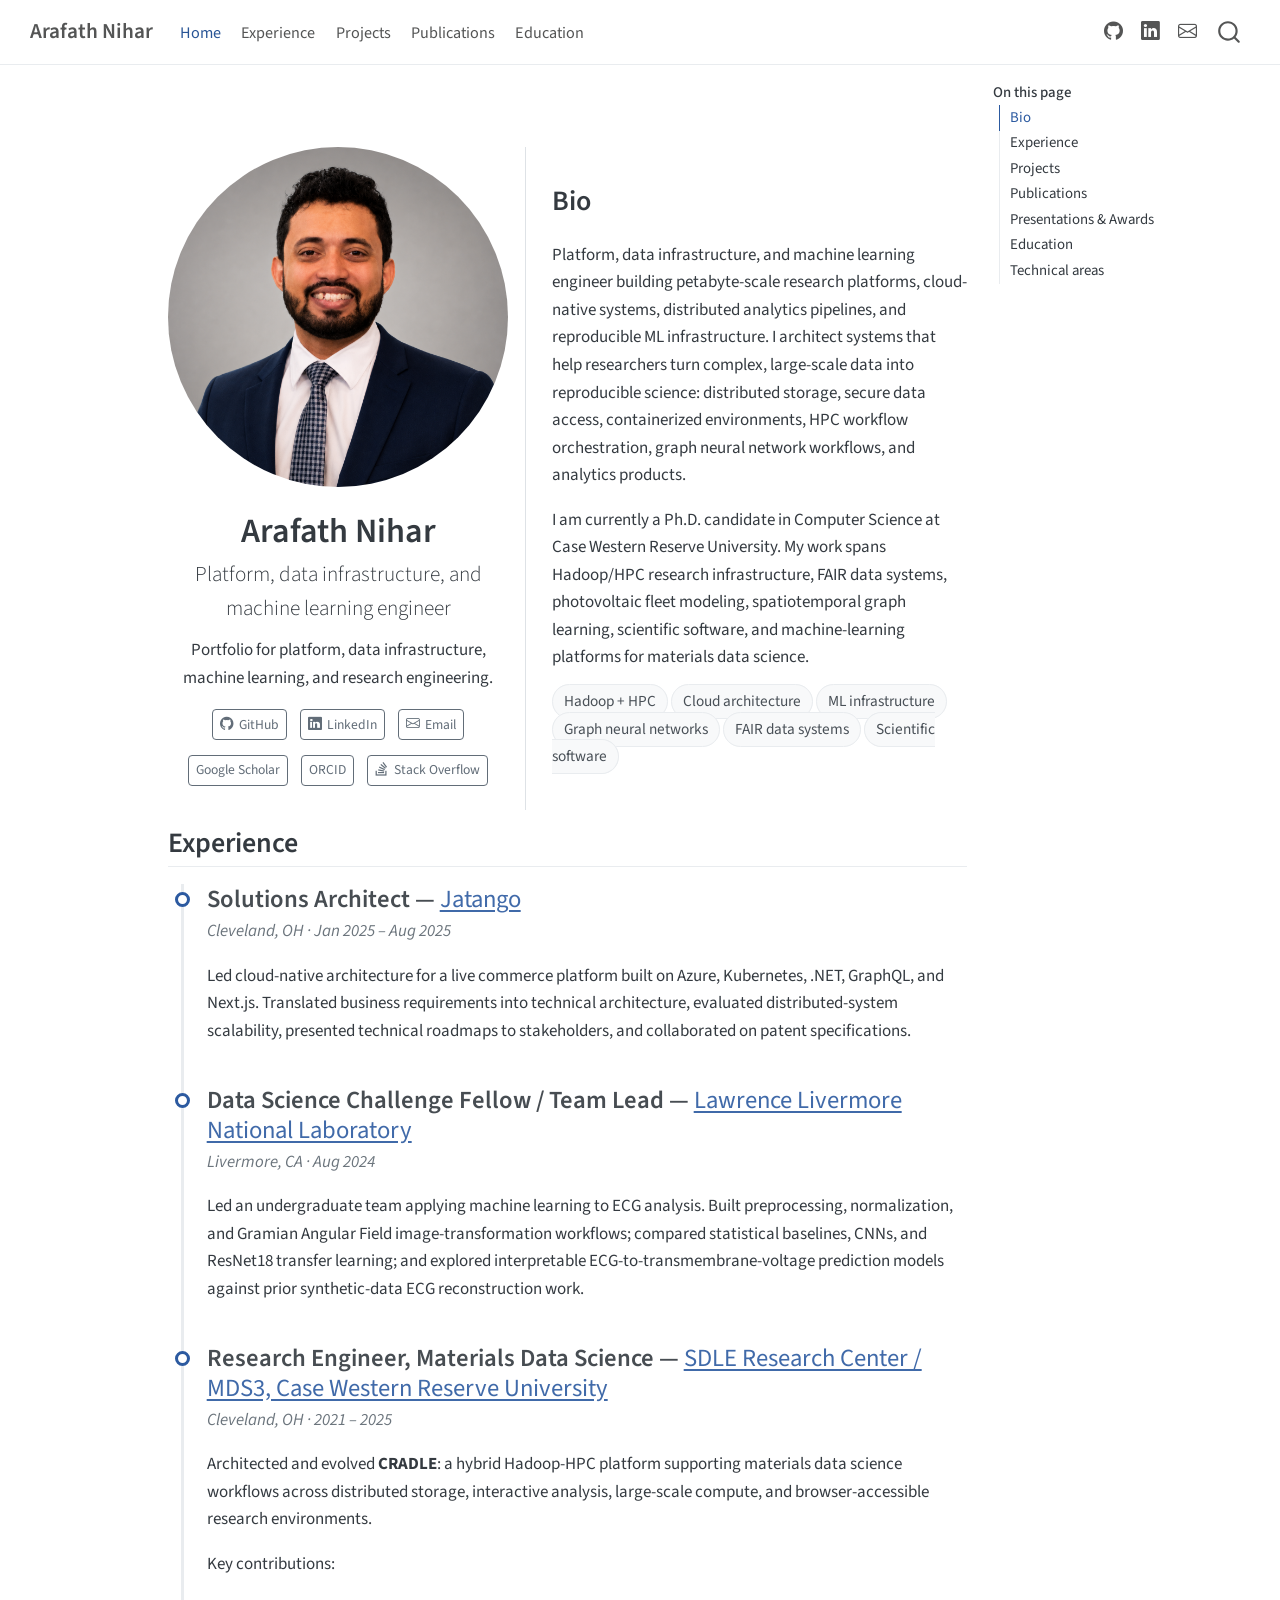
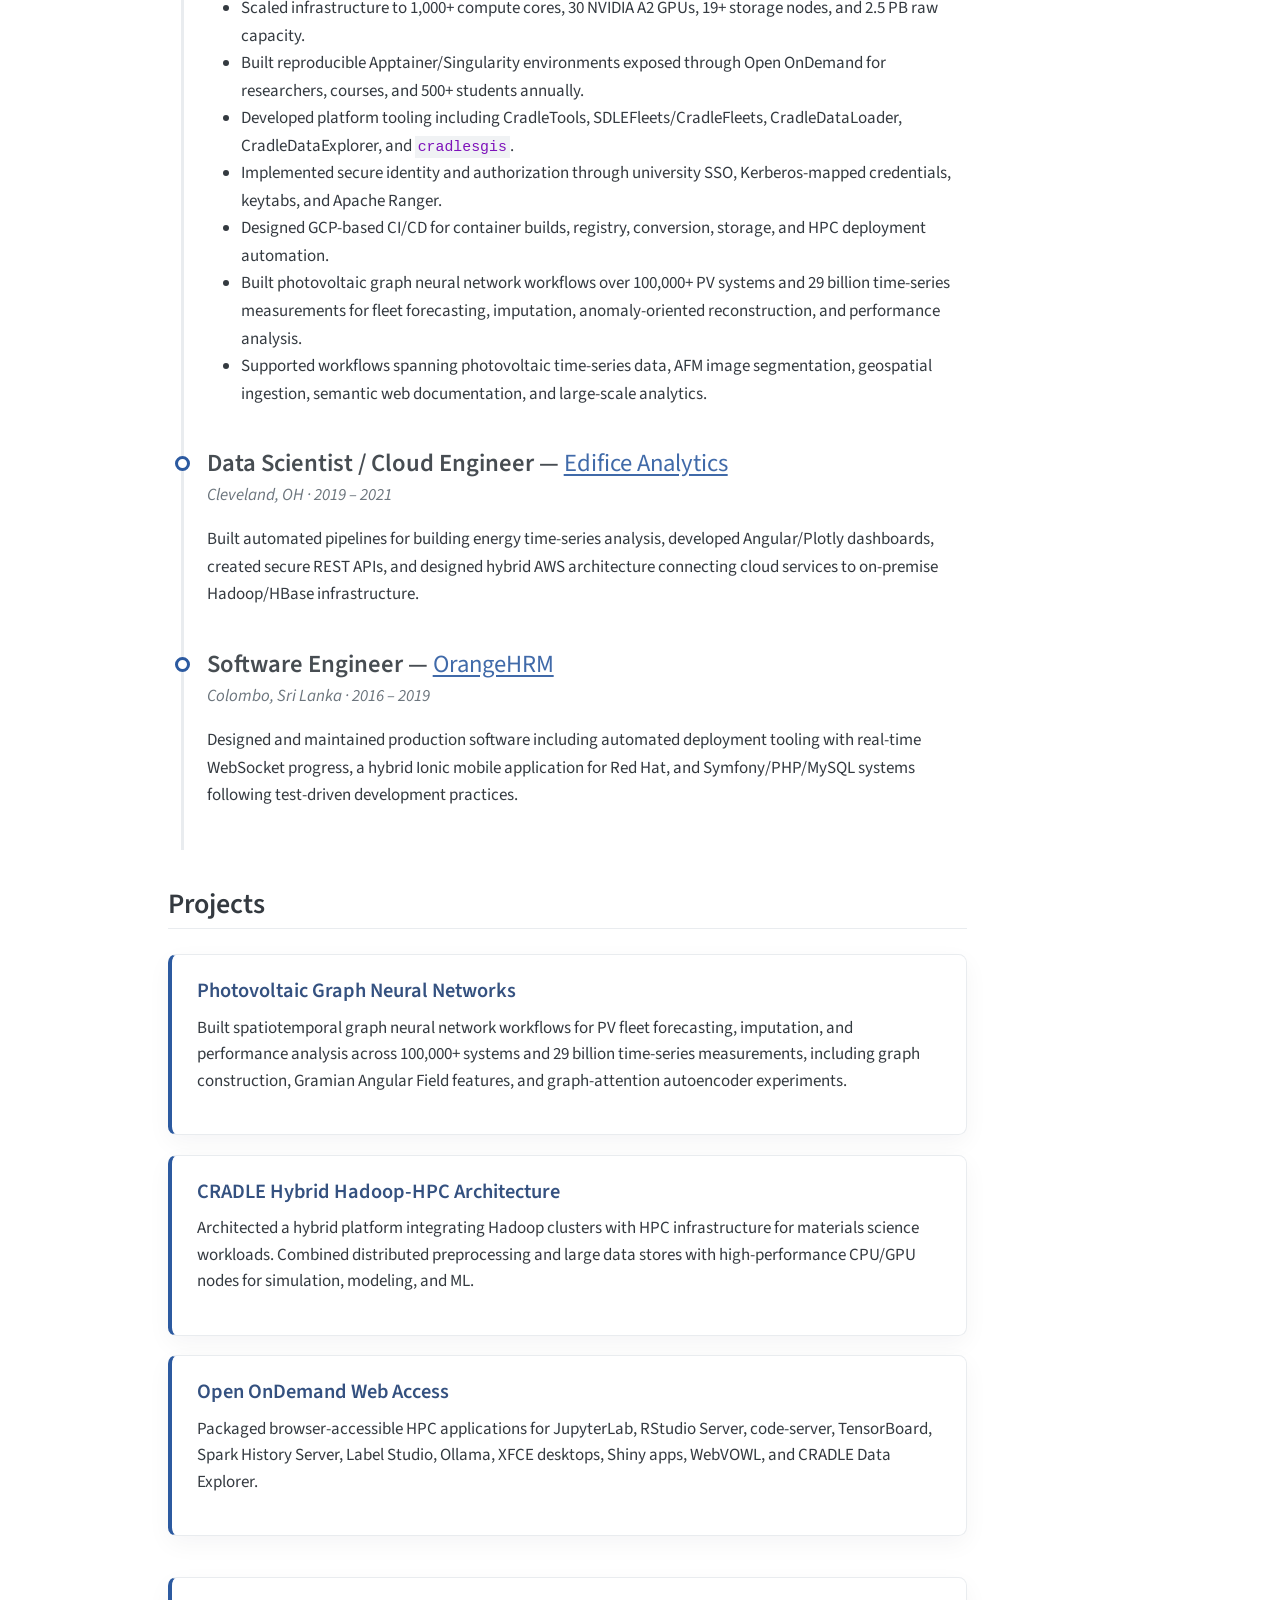
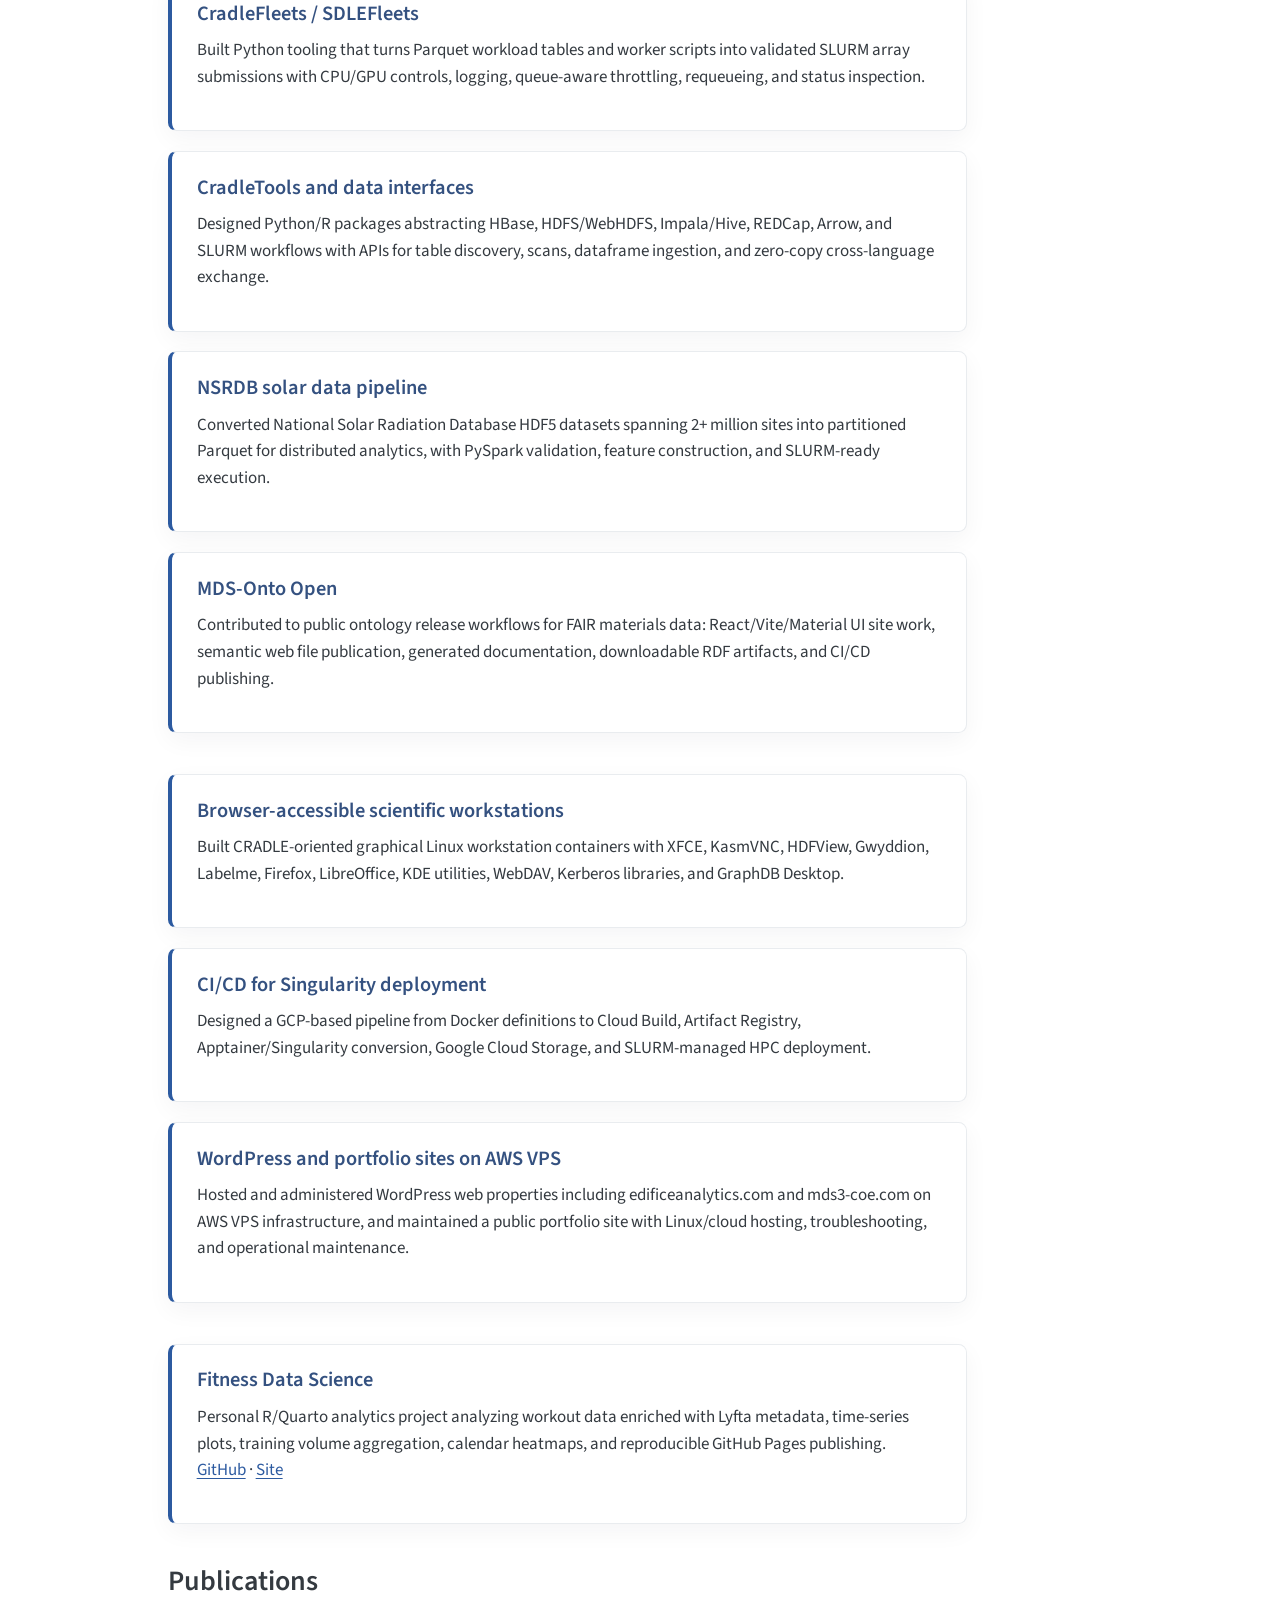
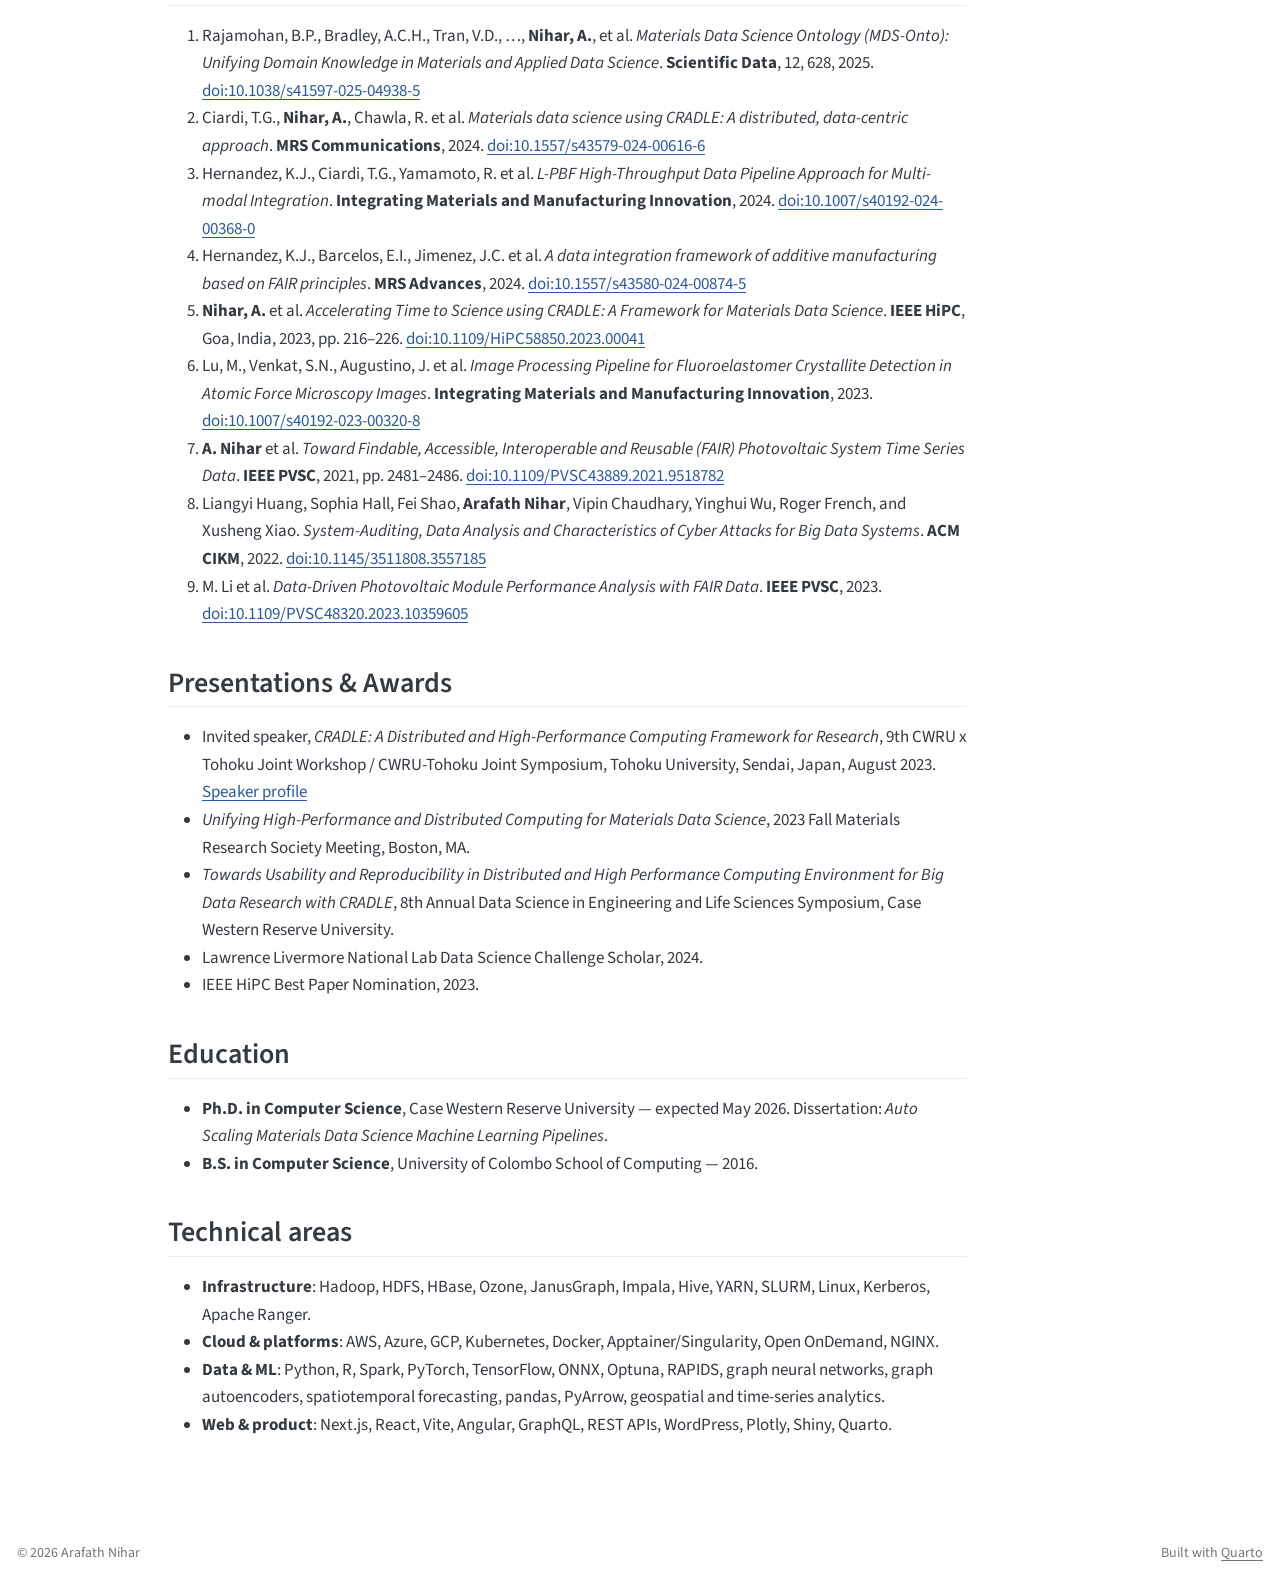
==== commit 93e59fb7: "jsonld upade" ====
--- a/docs/index.html
+++ b/docs/index.html
@@ -2,7 +2,7 @@
 <html xmlns="http://www.w3.org/1999/xhtml" lang="en" xml:lang="en"><head>
 
 <meta charset="utf-8">
-<meta name="generator" content="quarto-1.8.26">
+<meta name="generator" content="quarto-1.9.37">
 
 <meta name="viewport" content="width=device-width, initial-scale=1.0, user-scalable=yes">
 
@@ -10,6 +10,9 @@
 
 <title>Arafath Nihar</title>
 <style>
+/* Default styles provided by pandoc.
+** See https://pandoc.org/MANUAL.html#variables-for-html for config info.
+*/
 code{white-space: pre-wrap;}
 span.smallcaps{font-variant: small-caps;}
 div.columns{display: flex; gap: min(4vw, 1.5em);}
@@ -32,14 +35,13 @@
 <meta name="quarto:offset" content="./">
 <script src="site_libs/quarto-html/quarto.js" type="module"></script>
 <script src="site_libs/quarto-html/tabsets/tabsets.js" type="module"></script>
-<script src="site_libs/quarto-html/axe/axe-check.js" type="module"></script>
 <script src="site_libs/quarto-html/popper.min.js"></script>
 <script src="site_libs/quarto-html/tippy.umd.min.js"></script>
 <link href="site_libs/quarto-html/tippy.css" rel="stylesheet">
-<link href="site_libs/quarto-html/quarto-syntax-highlighting-587c61ba64f3a5504c4d52d930310e48.css" rel="stylesheet" id="quarto-text-highlighting-styles">
+<link href="site_libs/quarto-html/quarto-syntax-highlighting-7f8f88aac4f3542376d5c11b86a4c14d.css" rel="stylesheet" id="quarto-text-highlighting-styles">
 <script src="site_libs/bootstrap/bootstrap.min.js"></script>
 <link href="site_libs/bootstrap/bootstrap-icons.css" rel="stylesheet">
-<link href="site_libs/bootstrap/bootstrap-9a2332199c5ed5e16c262558ab4cd72e.min.css" rel="stylesheet" append-hash="true" id="quarto-bootstrap" data-mode="light">
+<link href="site_libs/bootstrap/bootstrap-bca82ab2267f95a84c2964b443f7fcc3.min.css" rel="stylesheet" append-hash="true" id="quarto-bootstrap" data-mode="light">
 <script id="quarto-search-options" type="application/json">{
   "location": "navbar",
   "copy-button": false,
@@ -73,42 +75,724 @@
 <script type="application/ld+json">
 {
   "@context": "https://schema.org",
-  "@type": "Person",
-  "name": "Arafath Nihar",
-  "jobTitle": "Platform & Data Infrastructure Engineer",
-  "description": "Platform and data infrastructure engineer building petabyte-scale research platforms, cloud-native systems, distributed analytics pipelines, and reproducible machine-learning infrastructure.",
-  "url": "https://arafathnihar.com/",
-  "image": "https://arafathnihar.com/arafathnihar.png",
-  "sameAs": [
-    "https://github.com/arafathnihar",
-    "https://www.linkedin.com/in/arafathnihar/",
-    "https://scholar.google.com/citations?user=2fRpAloAAAAJ&hl=en"
-  ],
-  "knowsAbout": [
-    "Data Infrastructure",
-    "Platform Engineering",
-    "Machine Learning Operations",
-    "MLOps",
-    "High Performance Computing",
-    "Hadoop",
-    "Data Engineering",
-    "Cloud Architecture",
-    "Distributed Systems"
-  ],
-  "alumniOf": [
-    {
-      "@type": "CollegeOrUniversity",
-      "name": "Case Western Reserve University"
-    },
-    {
-      "@type": "CollegeOrUniversity",
-      "name": "University of Colombo School of Computing"
+  "@graph": [
+    {
+      "@type": "ProfilePage",
+      "@id": "https://arafathnihar.com/#profilepage",
+      "url": "https://arafathnihar.com/",
+      "name": "Arafath Nihar",
+      "headline": "Arafath Nihar - Platform, Data Infrastructure, and Machine Learning Engineer",
+      "description": "Portfolio and profile page for Arafath Nihar, a platform, data infrastructure, machine learning, and research engineer building petabyte-scale research platforms, cloud-native systems, distributed analytics pipelines, and reproducible ML infrastructure.",
+      "inLanguage": "en-US",
+      "isPartOf": {
+        "@id": "https://arafathnihar.com/#website"
+      },
+      "mainEntity": {
+        "@id": "https://arafathnihar.com/#person"
+      },
+      "about": {
+        "@id": "https://arafathnihar.com/#person"
+      },
+      "author": {
+        "@id": "https://arafathnihar.com/#person"
+      },
+      "creator": {
+        "@id": "https://arafathnihar.com/#person"
+      },
+      "copyrightHolder": {
+        "@id": "https://arafathnihar.com/#person"
+      },
+      "copyrightYear": 2026,
+      "dateCreated": "2026-05-11T13:15:59-04:00",
+      "dateModified": "2026-05-13T00:00:00-04:00",
+      "primaryImageOfPage": {
+        "@id": "https://arafathnihar.com/#primaryimage"
+      },
+      "image": {
+        "@id": "https://arafathnihar.com/#primaryimage"
+      },
+      "thumbnailUrl": "https://arafathnihar.com/arafathnihar.png",
+      "breadcrumb": {
+        "@id": "https://arafathnihar.com/#breadcrumb"
+      },
+      "keywords": [
+        "platform engineering",
+        "data infrastructure",
+        "machine learning engineering",
+        "research engineering",
+        "HPC",
+        "Hadoop",
+        "cloud architecture",
+        "distributed analytics",
+        "graph neural networks",
+        "FAIR data systems",
+        "photovoltaic data science"
+      ],
+      "significantLink": [
+        "https://arafathnihar.com/#bio",
+        "https://arafathnihar.com/#experience",
+        "https://arafathnihar.com/#projects",
+        "https://arafathnihar.com/#publications",
+        "https://arafathnihar.com/#education",
+        "https://github.com/arafathnihar",
+        "https://www.linkedin.com/in/arafathnihar/",
+        "https://scholar.google.com/citations?user=2fRpAloAAAAJ&hl=en",
+        "https://orcid.org/0000-0003-4826-290X",
+        "https://stackoverflow.com/users/3644689/arafath-nihar"
+      ],
+      "hasPart": [
+        {
+          "@id": "https://arafathnihar.com/#project-photovoltaic-gnn"
+        },
+        {
+          "@id": "https://arafathnihar.com/#project-cradle-architecture"
+        },
+        {
+          "@id": "https://arafathnihar.com/#project-open-ondemand"
+        },
+        {
+          "@id": "https://arafathnihar.com/#project-cradlefleets"
+        },
+        {
+          "@id": "https://arafathnihar.com/#project-cradletools"
+        },
+        {
+          "@id": "https://arafathnihar.com/#project-nsrdb-pipeline"
+        },
+        {
+          "@id": "https://arafathnihar.com/#project-mds-onto-open"
+        },
+        {
+          "@id": "https://arafathnihar.com/#project-scientific-workstations"
+        },
+        {
+          "@id": "https://arafathnihar.com/#project-singularity-cicd"
+        },
+        {
+          "@id": "https://arafathnihar.com/#project-wordpress-aws"
+        },
+        {
+          "@id": "https://arafathnihar.com/#project-fitness-data-science"
+        },
+        {
+          "@id": "https://arafathnihar.com/#publication-mds-onto"
+        },
+        {
+          "@id": "https://arafathnihar.com/#publication-cradle-mrs"
+        },
+        {
+          "@id": "https://arafathnihar.com/#publication-lpbf-pipeline"
+        },
+        {
+          "@id": "https://arafathnihar.com/#publication-fair-additive-manufacturing"
+        },
+        {
+          "@id": "https://arafathnihar.com/#publication-cradle-hipc"
+        },
+        {
+          "@id": "https://arafathnihar.com/#publication-afm-image-processing"
+        },
+        {
+          "@id": "https://arafathnihar.com/#publication-fair-pv-timeseries"
+        },
+        {
+          "@id": "https://arafathnihar.com/#publication-cyber-attacks-big-data"
+        },
+        {
+          "@id": "https://arafathnihar.com/#publication-pv-module-performance"
+        }
+      ]
+    },
+    {
+      "@type": "WebSite",
+      "@id": "https://arafathnihar.com/#website",
+      "url": "https://arafathnihar.com/",
+      "name": "Arafath Nihar",
+      "description": "Portfolio for platform, data infrastructure, machine learning, and research engineering.",
+      "inLanguage": "en-US",
+      "publisher": {
+        "@id": "https://arafathnihar.com/#person"
+      }
+    },
+    {
+      "@type": "ImageObject",
+      "@id": "https://arafathnihar.com/#primaryimage",
+      "url": "https://arafathnihar.com/arafathnihar.png",
+      "contentUrl": "https://arafathnihar.com/arafathnihar.png",
+      "encodingFormat": "image/png",
+      "width": 1254,
+      "height": 1254,
+      "caption": "Arafath Nihar"
+    },
+    {
+      "@type": "BreadcrumbList",
+      "@id": "https://arafathnihar.com/#breadcrumb",
+      "itemListElement": [
+        {
+          "@type": "ListItem",
+          "position": 1,
+          "name": "Home",
+          "item": "https://arafathnihar.com/"
+        }
+      ]
+    },
+    {
+      "@type": "Person",
+      "@id": "https://arafathnihar.com/#person",
+      "name": "Arafath Nihar",
+      "givenName": "Arafath",
+      "familyName": "Nihar",
+      "alternateName": [
+        "arafathnihar",
+        "A. Nihar"
+      ],
+      "identifier": [
+        {
+          "@type": "PropertyValue",
+          "propertyID": "ORCID",
+          "value": "0000-0003-4826-290X",
+          "url": "https://orcid.org/0000-0003-4826-290X"
+        },
+        {
+          "@type": "PropertyValue",
+          "propertyID": "Google Scholar",
+          "value": "2fRpAloAAAAJ",
+          "url": "https://scholar.google.com/citations?user=2fRpAloAAAAJ&hl=en"
+        },
+        {
+          "@type": "PropertyValue",
+          "propertyID": "Stack Overflow",
+          "value": "3644689",
+          "url": "https://stackoverflow.com/users/3644689/arafath-nihar"
+        }
+      ],
+      "description": "Platform, data infrastructure, and machine learning engineer building petabyte-scale research platforms, cloud-native systems, distributed analytics pipelines, and reproducible ML infrastructure.",
+      "disambiguatingDescription": "Platform, data infrastructure, and machine learning engineer and Ph.D. candidate in Computer Science at Case Western Reserve University.",
+      "url": "https://arafathnihar.com/",
+      "mainEntityOfPage": {
+        "@id": "https://arafathnihar.com/#profilepage"
+      },
+      "image": {
+        "@id": "https://arafathnihar.com/#primaryimage"
+      },
+      "email": "mailto:arafathnihar@gmail.com",
+      "sameAs": [
+        "https://github.com/arafathnihar",
+        "https://www.linkedin.com/in/arafathnihar/",
+        "https://scholar.google.com/citations?user=2fRpAloAAAAJ&hl=en",
+        "https://orcid.org/0000-0003-4826-290X",
+        "https://stackoverflow.com/users/3644689/arafath-nihar"
+      ],
+      "jobTitle": [
+        "Platform Engineer",
+        "Data Infrastructure Engineer",
+        "Machine Learning Engineer",
+        "Research Engineer",
+        "Ph.D. Candidate in Computer Science"
+      ],
+      "contactPoint": {
+        "@type": "ContactPoint",
+        "contactType": "professional inquiries",
+        "email": "arafathnihar@gmail.com",
+        "url": "mailto:arafathnihar@gmail.com"
+      },
+      "affiliation": [
+        {
+          "@id": "https://arafathnihar.com/#organization-case-western-reserve-university"
+        },
+        {
+          "@id": "https://arafathnihar.com/#organization-sdle-research-center"
+        },
+        {
+          "@id": "https://arafathnihar.com/#organization-mds3"
+        }
+      ],
+      "alumniOf": [
+        {
+          "@id": "https://arafathnihar.com/#organization-university-of-colombo-school-of-computing"
+        }
+      ],
+      "hasCredential": [
+        {
+          "@type": "EducationalOccupationalCredential",
+          "name": "B.S. in Computer Science",
+          "credentialCategory": "degree",
+          "educationalLevel": "Bachelor's degree",
+          "recognizedBy": {
+            "@id": "https://arafathnihar.com/#organization-university-of-colombo-school-of-computing"
+          }
+        }
+      ],
+      "hasOccupation": [
+        {
+          "@type": "Occupation",
+          "name": "Platform Engineer",
+          "description": "Builds cloud-native systems, distributed research platforms, and browser-accessible scientific computing environments."
+        },
+        {
+          "@type": "Occupation",
+          "name": "Data Infrastructure Engineer",
+          "description": "Architects data platforms, distributed storage, secure data access, analytics pipelines, and FAIR data systems."
+        },
+        {
+          "@type": "Occupation",
+          "name": "Machine Learning Engineer",
+          "description": "Builds reproducible machine-learning infrastructure, graph neural network workflows, and time-series analytics systems."
+        }
+      ],
+      "knowsAbout": [
+        "Platform engineering",
+        "Data infrastructure",
+        "Machine learning operations",
+        "High performance computing",
+        "Hadoop",
+        "HDFS",
+        "HBase",
+        "Ozone",
+        "JanusGraph",
+        "Impala",
+        "Hive",
+        "YARN",
+        "SLURM",
+        "Linux",
+        "Kerberos",
+        "Apache Ranger",
+        "AWS",
+        "Azure",
+        "Google Cloud Platform",
+        "Kubernetes",
+        "Docker",
+        "Apptainer",
+        "Singularity",
+        "Open OnDemand",
+        "NGINX",
+        "Python",
+        "R",
+        "Spark",
+        "PyTorch",
+        "TensorFlow",
+        "ONNX",
+        "Optuna",
+        "RAPIDS",
+        "Graph neural networks",
+        "Graph autoencoders",
+        "Spatiotemporal forecasting",
+        "Pandas",
+        "PyArrow",
+        "Geospatial analytics",
+        "Time-series analytics",
+        "Next.js",
+        "React",
+        "Vite",
+        "Angular",
+        "GraphQL",
+        "REST APIs",
+        "WordPress",
+        "Plotly",
+        "Shiny",
+        "Quarto"
+      ],
+      "skills": [
+        "Distributed storage architecture",
+        "Secure research data access",
+        "Containerized research environments",
+        "HPC workflow orchestration",
+        "Cloud architecture",
+        "CI/CD for scientific software",
+        "Machine-learning platform engineering",
+        "Photovoltaic fleet modeling",
+        "FAIR data system design",
+        "Scientific software engineering",
+        "Semantic web documentation"
+      ],
+      "award": [
+        "Lawrence Livermore National Lab Data Science Challenge Scholar, 2024",
+        "IEEE HiPC Best Paper Nomination, 2023"
+      ],
+      "memberOf": [
+        {
+          "@id": "https://arafathnihar.com/#organization-case-western-reserve-university"
+        }
+      ],
+      "subjectOf": [
+        {
+          "@type": "WebPage",
+          "name": "CWRU-Tohoku Joint Workshop speaker profile",
+          "url": "https://sites.google.com/view/cwru-tohoku-joint-workshop/speakers/nihar"
+        }
+      ]
+    },
+    {
+      "@type": [
+        "CollegeOrUniversity",
+        "Organization"
+      ],
+      "@id": "https://arafathnihar.com/#organization-case-western-reserve-university",
+      "name": "Case Western Reserve University",
+      "url": "https://case.edu/"
+    },
+    {
+      "@type": "Organization",
+      "@id": "https://arafathnihar.com/#organization-sdle-research-center",
+      "name": "SDLE Research Center",
+      "url": "https://engineering.case.edu/centers/sdle",
+      "parentOrganization": {
+        "@id": "https://arafathnihar.com/#organization-case-western-reserve-university"
+      }
+    },
+    {
+      "@type": "Organization",
+      "@id": "https://arafathnihar.com/#organization-mds3",
+      "name": "MDS3",
+      "url": "https://engineering.case.edu/centers/sdle",
+      "parentOrganization": {
+        "@id": "https://arafathnihar.com/#organization-sdle-research-center"
+      }
+    },
+    {
+      "@type": [
+        "CollegeOrUniversity",
+        "Organization"
+      ],
+      "@id": "https://arafathnihar.com/#organization-university-of-colombo-school-of-computing",
+      "name": "University of Colombo School of Computing",
+      "url": "https://ucsc.cmb.ac.lk/"
+    },
+    {
+      "@type": "Organization",
+      "@id": "https://arafathnihar.com/#organization-jatango",
+      "name": "Jatango",
+      "url": "http://jatango.com"
+    },
+    {
+      "@type": "Organization",
+      "@id": "https://arafathnihar.com/#organization-lawrence-livermore-national-laboratory",
+      "name": "Lawrence Livermore National Laboratory",
+      "url": "https://www.llnl.gov/"
+    },
+    {
+      "@type": "Organization",
+      "@id": "https://arafathnihar.com/#organization-edifice-analytics",
+      "name": "Edifice Analytics",
+      "url": "https://edificeanalytics.com/"
+    },
+    {
+      "@type": "Organization",
+      "@id": "https://arafathnihar.com/#organization-orangehrm",
+      "name": "OrangeHRM",
+      "url": "https://www.orangehrm.com/"
+    },
+    {
+      "@type": "CreativeWork",
+      "@id": "https://arafathnihar.com/#project-photovoltaic-gnn",
+      "name": "Photovoltaic Graph Neural Networks",
+      "description": "Spatiotemporal graph neural network workflows for PV fleet forecasting, imputation, and performance analysis across 100,000+ systems and 29 billion time-series measurements.",
+      "creator": {
+        "@id": "https://arafathnihar.com/#person"
+      },
+      "about": [
+        "photovoltaic fleet forecasting",
+        "graph neural networks",
+        "time-series imputation",
+        "graph-attention autoencoders"
+      ]
+    },
+    {
+      "@type": "CreativeWork",
+      "@id": "https://arafathnihar.com/#project-cradle-architecture",
+      "name": "CRADLE Hybrid Hadoop-HPC Architecture",
+      "description": "Hybrid platform integrating Hadoop clusters with HPC infrastructure for materials science workloads, distributed preprocessing, large data stores, and high-performance CPU/GPU computing.",
+      "creator": {
+        "@id": "https://arafathnihar.com/#person"
+      },
+      "about": [
+        "Hadoop",
+        "HPC",
+        "materials data science",
+        "distributed storage",
+        "research infrastructure"
+      ]
+    },
+    {
+      "@type": "CreativeWork",
+      "@id": "https://arafathnihar.com/#project-open-ondemand",
+      "name": "Open OnDemand Web Access",
+      "description": "Browser-accessible HPC applications for JupyterLab, RStudio Server, code-server, TensorBoard, Spark History Server, Label Studio, Ollama, XFCE desktops, Shiny apps, WebVOWL, and CRADLE Data Explorer.",
+      "creator": {
+        "@id": "https://arafathnihar.com/#person"
+      },
+      "about": [
+        "Open OnDemand",
+        "HPC applications",
+        "research computing",
+        "interactive science platforms"
+      ]
+    },
+    {
+      "@type": "SoftwareSourceCode",
+      "@id": "https://arafathnihar.com/#project-cradlefleets",
+      "name": "CradleFleets / SDLEFleets",
+      "description": "Python tooling that turns Parquet workload tables and worker scripts into validated SLURM array submissions with CPU/GPU controls, logging, queue-aware throttling, requeueing, and status inspection.",
+      "programmingLanguage": "Python",
+      "creator": {
+        "@id": "https://arafathnihar.com/#person"
+      },
+      "runtimePlatform": "SLURM"
+    },
+    {
+      "@type": "SoftwareSourceCode",
+      "@id": "https://arafathnihar.com/#project-cradletools",
+      "name": "CradleTools and data interfaces",
+      "description": "Python/R packages abstracting HBase, HDFS/WebHDFS, Impala/Hive, REDCap, Arrow, and SLURM workflows with APIs for table discovery, scans, dataframe ingestion, and zero-copy cross-language exchange.",
+      "programmingLanguage": [
+        "Python",
+        "R"
+      ],
+      "creator": {
+        "@id": "https://arafathnihar.com/#person"
+      }
+    },
+    {
+      "@type": "CreativeWork",
+      "@id": "https://arafathnihar.com/#project-nsrdb-pipeline",
+      "name": "NSRDB solar data pipeline",
+      "description": "Pipeline converting National Solar Radiation Database HDF5 datasets spanning 2+ million sites into partitioned Parquet for distributed analytics, with PySpark validation, feature construction, and SLURM-ready execution.",
+      "creator": {
+        "@id": "https://arafathnihar.com/#person"
+      },
+      "about": [
+        "NSRDB",
+        "solar data",
+        "HDF5",
+        "Parquet",
+        "PySpark",
+        "SLURM"
+      ]
+    },
+    {
+      "@type": "CreativeWork",
+      "@id": "https://arafathnihar.com/#project-mds-onto-open",
+      "name": "MDS-Onto Open",
+      "description": "Public ontology release workflows for FAIR materials data, including React/Vite/Material UI site work, semantic web file publication, generated documentation, downloadable RDF artifacts, and CI/CD publishing.",
+      "creator": {
+        "@id": "https://arafathnihar.com/#person"
+      },
+      "about": [
+        "materials data science ontology",
+        "FAIR data",
+        "semantic web",
+        "RDF",
+        "CI/CD"
+      ]
+    },
+    {
+      "@type": "CreativeWork",
+      "@id": "https://arafathnihar.com/#project-scientific-workstations",
+      "name": "Browser-accessible scientific workstations",
+      "description": "CRADLE-oriented graphical Linux workstation containers with XFCE, KasmVNC, HDFView, Gwyddion, Labelme, Firefox, LibreOffice, KDE utilities, WebDAV, Kerberos libraries, and GraphDB Desktop.",
+      "creator": {
+        "@id": "https://arafathnihar.com/#person"
+      },
+      "about": [
+        "Linux workstations",
+        "containers",
+        "scientific software",
+        "KasmVNC",
+        "Kerberos"
+      ]
+    },
+    {
+      "@type": "CreativeWork",
+      "@id": "https://arafathnihar.com/#project-singularity-cicd",
+      "name": "CI/CD for Singularity deployment",
+      "description": "GCP-based pipeline from Docker definitions to Cloud Build, Artifact Registry, Apptainer/Singularity conversion, Google Cloud Storage, and SLURM-managed HPC deployment.",
+      "creator": {
+        "@id": "https://arafathnihar.com/#person"
+      },
+      "about": [
+        "Google Cloud Platform",
+        "Cloud Build",
+        "Artifact Registry",
+        "Apptainer",
+        "Singularity",
+        "SLURM"
+      ]
+    },
+    {
+      "@type": "CreativeWork",
+      "@id": "https://arafathnihar.com/#project-wordpress-aws",
+      "name": "WordPress and portfolio sites on AWS VPS",
+      "description": "Hosted and administered WordPress web properties including edificeanalytics.com and mds3-coe.com on AWS VPS infrastructure, plus public portfolio site maintenance.",
+      "creator": {
+        "@id": "https://arafathnihar.com/#person"
+      },
+      "about": [
+        "WordPress",
+        "AWS VPS",
+        "Linux hosting",
+        "site operations"
+      ]
+    },
+    {
+      "@type": "SoftwareSourceCode",
+      "@id": "https://arafathnihar.com/#project-fitness-data-science",
+      "name": "Fitness Data Science",
+      "description": "Personal R/Quarto analytics project analyzing workout data enriched with Lyfta metadata, time-series plots, training volume aggregation, calendar heatmaps, and reproducible GitHub Pages publishing.",
+      "url": "https://arafathnihar.github.io/fitness-data-science/",
+      "codeRepository": "https://github.com/arafathnihar/fitness-data-science",
+      "programmingLanguage": [
+        "R",
+        "Quarto"
+      ],
+      "creator": {
+        "@id": "https://arafathnihar.com/#person"
+      }
+    },
+    {
+      "@type": "ScholarlyArticle",
+      "@id": "https://arafathnihar.com/#publication-mds-onto",
+      "headline": "Materials Data Science Ontology (MDS-Onto): Unifying Domain Knowledge in Materials and Applied Data Science",
+      "name": "Materials Data Science Ontology (MDS-Onto): Unifying Domain Knowledge in Materials and Applied Data Science",
+      "datePublished": "2025",
+      "isPartOf": {
+        "@type": "Periodical",
+        "name": "Scientific Data"
+      },
+      "identifier": "doi:10.1038/s41597-025-04938-5",
+      "url": "https://doi.org/10.1038/s41597-025-04938-5",
+      "author": {
+        "@id": "https://arafathnihar.com/#person"
+      }
+    },
+    {
+      "@type": "ScholarlyArticle",
+      "@id": "https://arafathnihar.com/#publication-cradle-mrs",
+      "headline": "Materials data science using CRADLE: A distributed, data-centric approach",
+      "name": "Materials data science using CRADLE: A distributed, data-centric approach",
+      "datePublished": "2024",
+      "isPartOf": {
+        "@type": "Periodical",
+        "name": "MRS Communications"
+      },
+      "identifier": "doi:10.1557/s43579-024-00616-6",
+      "url": "https://doi.org/10.1557/s43579-024-00616-6",
+      "author": {
+        "@id": "https://arafathnihar.com/#person"
+      }
+    },
+    {
+      "@type": "ScholarlyArticle",
+      "@id": "https://arafathnihar.com/#publication-lpbf-pipeline",
+      "headline": "L-PBF High-Throughput Data Pipeline Approach for Multi-modal Integration",
+      "name": "L-PBF High-Throughput Data Pipeline Approach for Multi-modal Integration",
+      "datePublished": "2024",
+      "isPartOf": {
+        "@type": "Periodical",
+        "name": "Integrating Materials and Manufacturing Innovation"
+      },
+      "identifier": "doi:10.1007/s40192-024-00368-0",
+      "url": "https://doi.org/10.1007/s40192-024-00368-0",
+      "author": {
+        "@id": "https://arafathnihar.com/#person"
+      }
+    },
+    {
+      "@type": "ScholarlyArticle",
+      "@id": "https://arafathnihar.com/#publication-fair-additive-manufacturing",
+      "headline": "A data integration framework of additive manufacturing based on FAIR principles",
+      "name": "A data integration framework of additive manufacturing based on FAIR principles",
+      "datePublished": "2024",
+      "isPartOf": {
+        "@type": "Periodical",
+        "name": "MRS Advances"
+      },
+      "identifier": "doi:10.1557/s43580-024-00874-5",
+      "url": "https://doi.org/10.1557/s43580-024-00874-5",
+      "author": {
+        "@id": "https://arafathnihar.com/#person"
+      }
+    },
+    {
+      "@type": "ScholarlyArticle",
+      "@id": "https://arafathnihar.com/#publication-cradle-hipc",
+      "headline": "Accelerating Time to Science using CRADLE: A Framework for Materials Data Science",
+      "name": "Accelerating Time to Science using CRADLE: A Framework for Materials Data Science",
+      "datePublished": "2023",
+      "isPartOf": {
+        "@type": "PublicationVolume",
+        "name": "IEEE HiPC"
+      },
+      "identifier": "doi:10.1109/HiPC58850.2023.00041",
+      "url": "https://doi.org/10.1109/HiPC58850.2023.00041",
+      "author": {
+        "@id": "https://arafathnihar.com/#person"
+      }
+    },
+    {
+      "@type": "ScholarlyArticle",
+      "@id": "https://arafathnihar.com/#publication-afm-image-processing",
+      "headline": "Image Processing Pipeline for Fluoroelastomer Crystallite Detection in Atomic Force Microscopy Images",
+      "name": "Image Processing Pipeline for Fluoroelastomer Crystallite Detection in Atomic Force Microscopy Images",
+      "datePublished": "2023",
+      "isPartOf": {
+        "@type": "Periodical",
+        "name": "Integrating Materials and Manufacturing Innovation"
+      },
+      "identifier": "doi:10.1007/s40192-023-00320-8",
+      "url": "https://doi.org/10.1007/s40192-023-00320-8",
+      "author": {
+        "@id": "https://arafathnihar.com/#person"
+      }
+    },
+    {
+      "@type": "ScholarlyArticle",
+      "@id": "https://arafathnihar.com/#publication-fair-pv-timeseries",
+      "headline": "Toward Findable, Accessible, Interoperable and Reusable (FAIR) Photovoltaic System Time Series Data",
+      "name": "Toward Findable, Accessible, Interoperable and Reusable (FAIR) Photovoltaic System Time Series Data",
+      "datePublished": "2021",
+      "isPartOf": {
+        "@type": "PublicationVolume",
+        "name": "IEEE PVSC"
+      },
+      "identifier": "doi:10.1109/PVSC43889.2021.9518782",
+      "url": "https://doi.org/10.1109/PVSC43889.2021.9518782",
+      "author": {
+        "@id": "https://arafathnihar.com/#person"
+      }
+    },
+    {
+      "@type": "ScholarlyArticle",
+      "@id": "https://arafathnihar.com/#publication-cyber-attacks-big-data",
+      "headline": "System-Auditing, Data Analysis and Characteristics of Cyber Attacks for Big Data Systems",
+      "name": "System-Auditing, Data Analysis and Characteristics of Cyber Attacks for Big Data Systems",
+      "datePublished": "2022",
+      "isPartOf": {
+        "@type": "PublicationVolume",
+        "name": "ACM CIKM"
+      },
+      "identifier": "doi:10.1145/3511808.3557185",
+      "url": "https://doi.org/10.1145/3511808.3557185",
+      "author": {
+        "@id": "https://arafathnihar.com/#person"
+      }
+    },
+    {
+      "@type": "ScholarlyArticle",
+      "@id": "https://arafathnihar.com/#publication-pv-module-performance",
+      "headline": "Data-Driven Photovoltaic Module Performance Analysis with FAIR Data",
+      "name": "Data-Driven Photovoltaic Module Performance Analysis with FAIR Data",
+      "datePublished": "2023",
+      "isPartOf": {
+        "@type": "PublicationVolume",
+        "name": "IEEE PVSC"
+      },
+      "identifier": "doi:10.1109/PVSC48320.2023.10359605",
+      "url": "https://doi.org/10.1109/PVSC48320.2023.10359605",
+      "author": {
+        "@id": "https://arafathnihar.com/#person"
+      }
     }
-  ],
-  "worksFor": {
-    "@type": "Organization",
-    "name": "Case Western Reserve University"
-  }
+  ]
 }
 </script>
 
--- a/docs/site_libs/quarto-html/quarto-syntax-highlighting-7f8f88aac4f3542376d5c11b86a4c14d.css
+++ b/docs/site_libs/quarto-html/quarto-syntax-highlighting-7f8f88aac4f3542376d5c11b86a4c14d.css
@@ -0,0 +1,236 @@
+/* quarto syntax highlight colors */
+:root {
+  --quarto-hl-ot-color: #003B4F;
+  --quarto-hl-at-color: #657422;
+  --quarto-hl-ss-color: #20794D;
+  --quarto-hl-an-color: #5E5E5E;
+  --quarto-hl-fu-color: #4758AB;
+  --quarto-hl-st-color: #20794D;
+  --quarto-hl-cf-color: #003B4F;
+  --quarto-hl-op-color: #5E5E5E;
+  --quarto-hl-er-color: #AD0000;
+  --quarto-hl-bn-color: #AD0000;
+  --quarto-hl-al-color: #AD0000;
+  --quarto-hl-va-color: #111111;
+  --quarto-hl-bu-color: inherit;
+  --quarto-hl-ex-color: inherit;
+  --quarto-hl-pp-color: #AD0000;
+  --quarto-hl-in-color: #5E5E5E;
+  --quarto-hl-vs-color: #20794D;
+  --quarto-hl-wa-color: #5E5E5E;
+  --quarto-hl-do-color: #5E5E5E;
+  --quarto-hl-im-color: #00769E;
+  --quarto-hl-ch-color: #20794D;
+  --quarto-hl-dt-color: #AD0000;
+  --quarto-hl-fl-color: #AD0000;
+  --quarto-hl-co-color: #5E5E5E;
+  --quarto-hl-cv-color: #5E5E5E;
+  --quarto-hl-cn-color: #8f5902;
+  --quarto-hl-sc-color: #5E5E5E;
+  --quarto-hl-dv-color: #AD0000;
+  --quarto-hl-kw-color: #003B4F;
+}
+
+/* other quarto variables */
+:root {
+  --quarto-font-monospace: SFMono-Regular, Menlo, Monaco, Consolas, "Liberation Mono", "Courier New", monospace;
+}
+
+/* syntax highlight based on Pandoc's rules */
+pre > code.sourceCode > span {
+  color: #003B4F;
+}
+
+code.sourceCode > span {
+  color: #003B4F;
+}
+
+div.sourceCode,
+div.sourceCode pre.sourceCode {
+  color: #003B4F;
+}
+
+/* Normal */
+code span {
+  color: #003B4F;
+}
+
+/* Alert */
+code span.al {
+  color: #AD0000;
+  font-style: inherit;
+}
+
+/* Annotation */
+code span.an {
+  color: #5E5E5E;
+  font-style: inherit;
+}
+
+/* Attribute */
+code span.at {
+  color: #657422;
+  font-style: inherit;
+}
+
+/* BaseN */
+code span.bn {
+  color: #AD0000;
+  font-style: inherit;
+}
+
+/* BuiltIn */
+code span.bu {
+  font-style: inherit;
+}
+
+/* ControlFlow */
+code span.cf {
+  color: #003B4F;
+  font-weight: bold;
+  font-style: inherit;
+}
+
+/* Char */
+code span.ch {
+  color: #20794D;
+  font-style: inherit;
+}
+
+/* Constant */
+code span.cn {
+  color: #8f5902;
+  font-style: inherit;
+}
+
+/* Comment */
+code span.co {
+  color: #5E5E5E;
+  font-style: inherit;
+}
+
+/* CommentVar */
+code span.cv {
+  color: #5E5E5E;
+  font-style: italic;
+}
+
+/* Documentation */
+code span.do {
+  color: #5E5E5E;
+  font-style: italic;
+}
+
+/* DataType */
+code span.dt {
+  color: #AD0000;
+  font-style: inherit;
+}
+
+/* DecVal */
+code span.dv {
+  color: #AD0000;
+  font-style: inherit;
+}
+
+/* Error */
+code span.er {
+  color: #AD0000;
+  font-style: inherit;
+}
+
+/* Extension */
+code span.ex {
+  font-style: inherit;
+}
+
+/* Float */
+code span.fl {
+  color: #AD0000;
+  font-style: inherit;
+}
+
+/* Function */
+code span.fu {
+  color: #4758AB;
+  font-style: inherit;
+}
+
+/* Import */
+code span.im {
+  color: #00769E;
+  font-style: inherit;
+}
+
+/* Information */
+code span.in {
+  color: #5E5E5E;
+  font-style: inherit;
+}
+
+/* Keyword */
+code span.kw {
+  color: #003B4F;
+  font-weight: bold;
+  font-style: inherit;
+}
+
+/* Operator */
+code span.op {
+  color: #5E5E5E;
+  font-style: inherit;
+}
+
+/* Other */
+code span.ot {
+  color: #003B4F;
+  font-style: inherit;
+}
+
+/* Preprocessor */
+code span.pp {
+  color: #AD0000;
+  font-style: inherit;
+}
+
+/* SpecialChar */
+code span.sc {
+  color: #5E5E5E;
+  font-style: inherit;
+}
+
+/* SpecialString */
+code span.ss {
+  color: #20794D;
+  font-style: inherit;
+}
+
+/* String */
+code span.st {
+  color: #20794D;
+  font-style: inherit;
+}
+
+/* Variable */
+code span.va {
+  color: #111111;
+  font-style: inherit;
+}
+
+/* VerbatimString */
+code span.vs {
+  color: #20794D;
+  font-style: inherit;
+}
+
+/* Warning */
+code span.wa {
+  color: #5E5E5E;
+  font-style: italic;
+}
+
+.prevent-inlining {
+  content: "</";
+}
+
+/*# sourceMappingURL=789ad8cd35626ba772517505b42a116e.css.map */
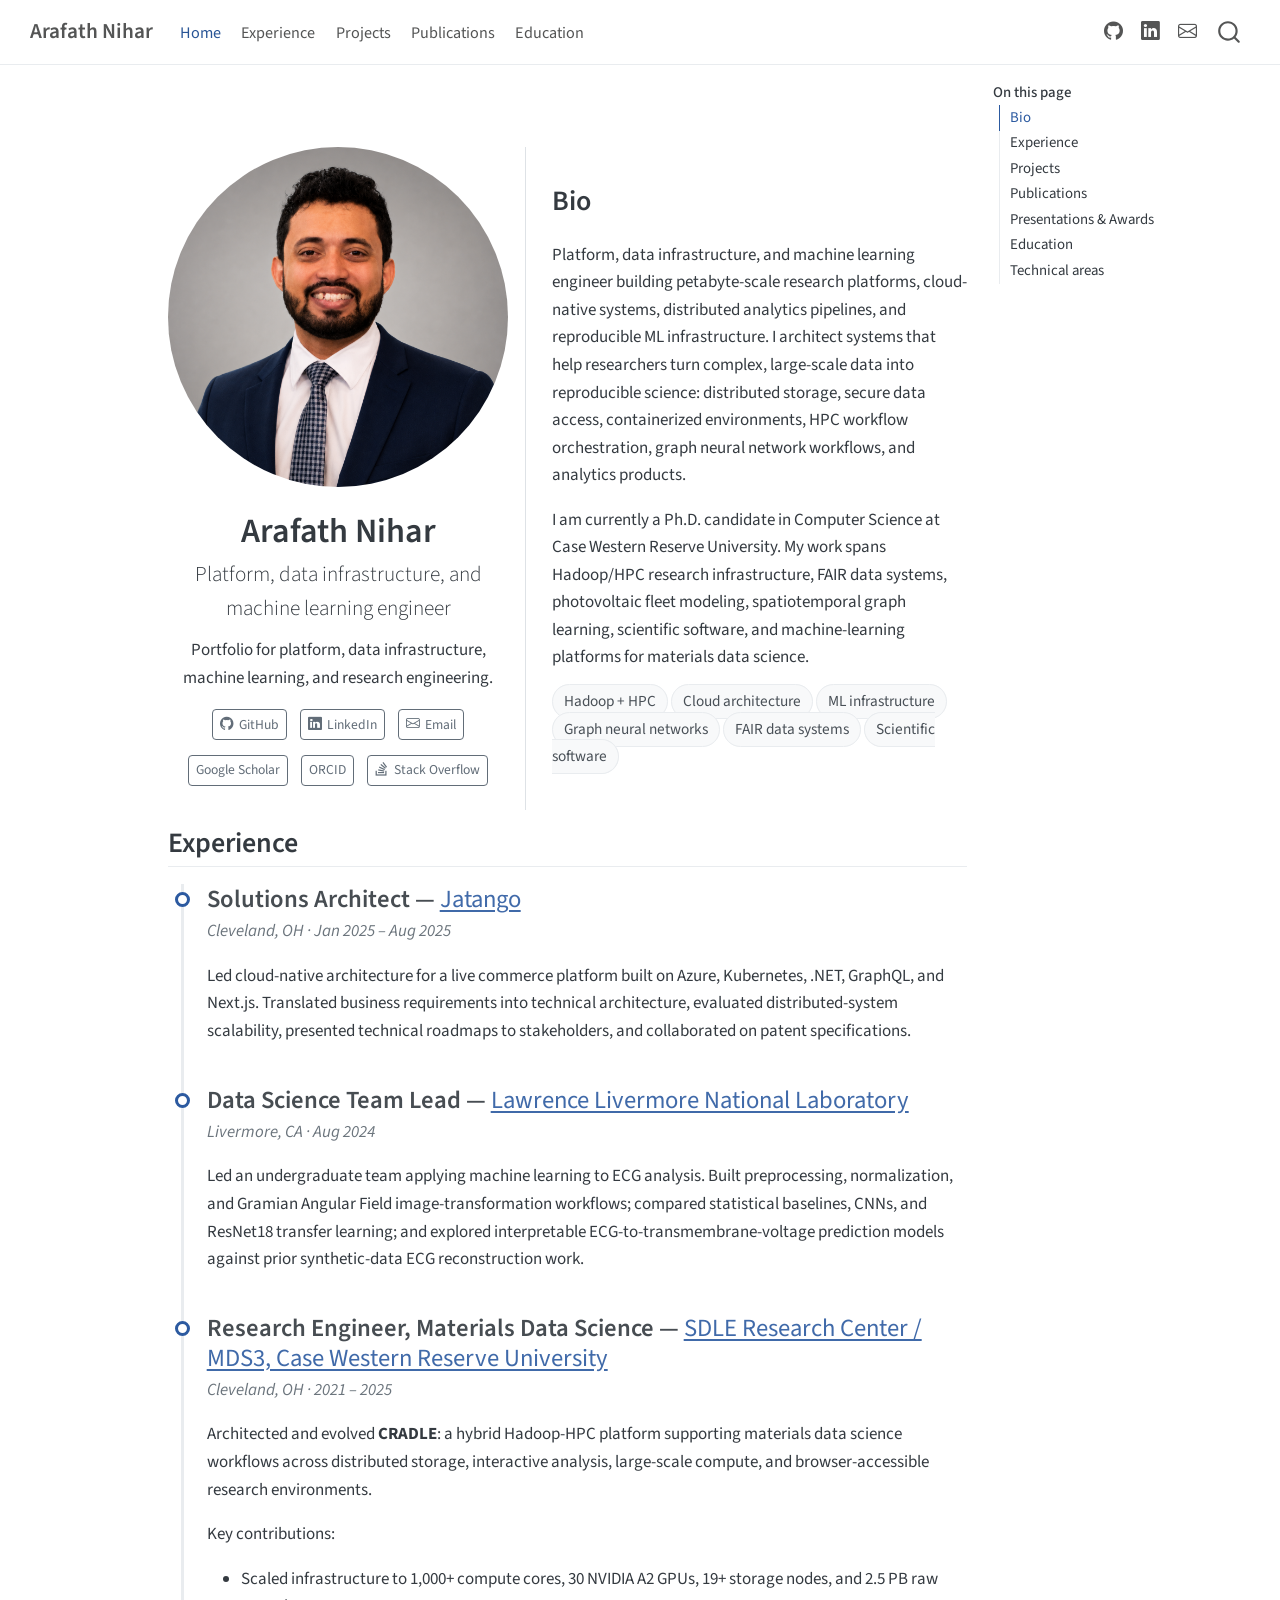
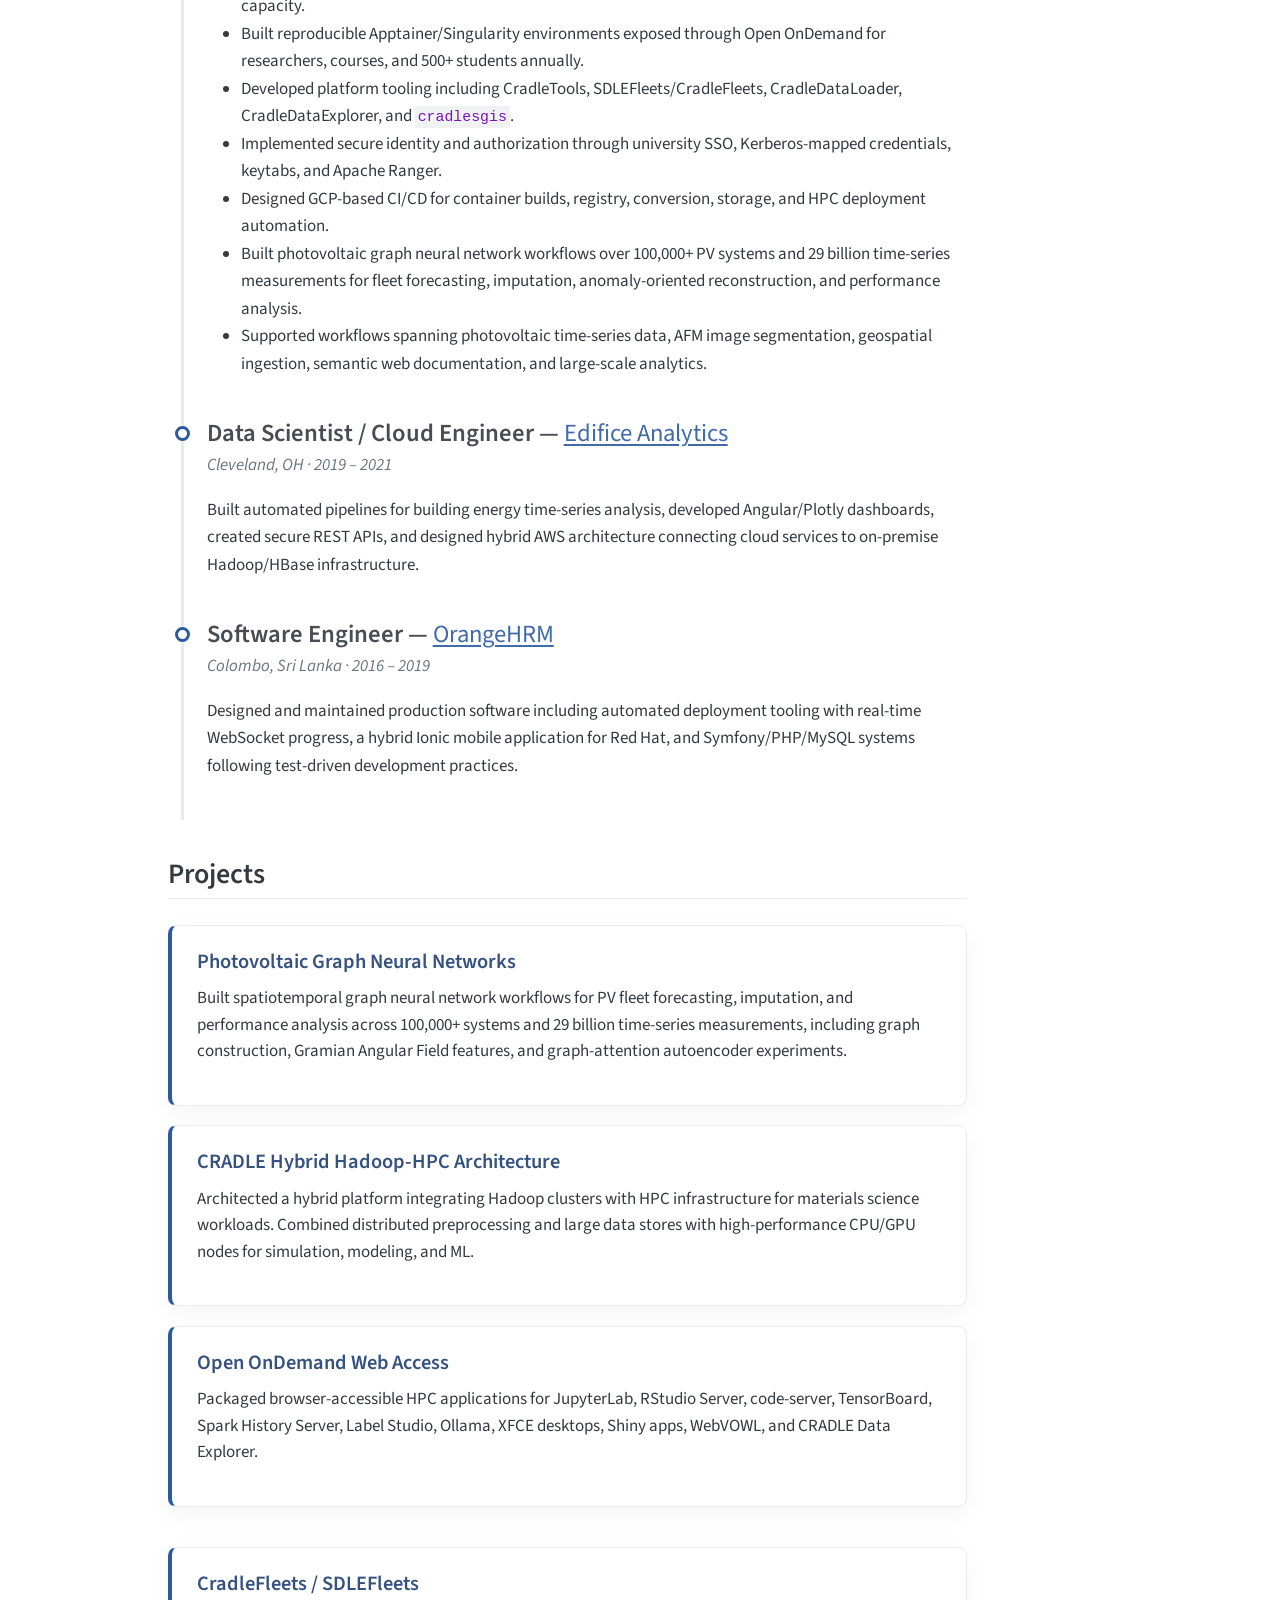
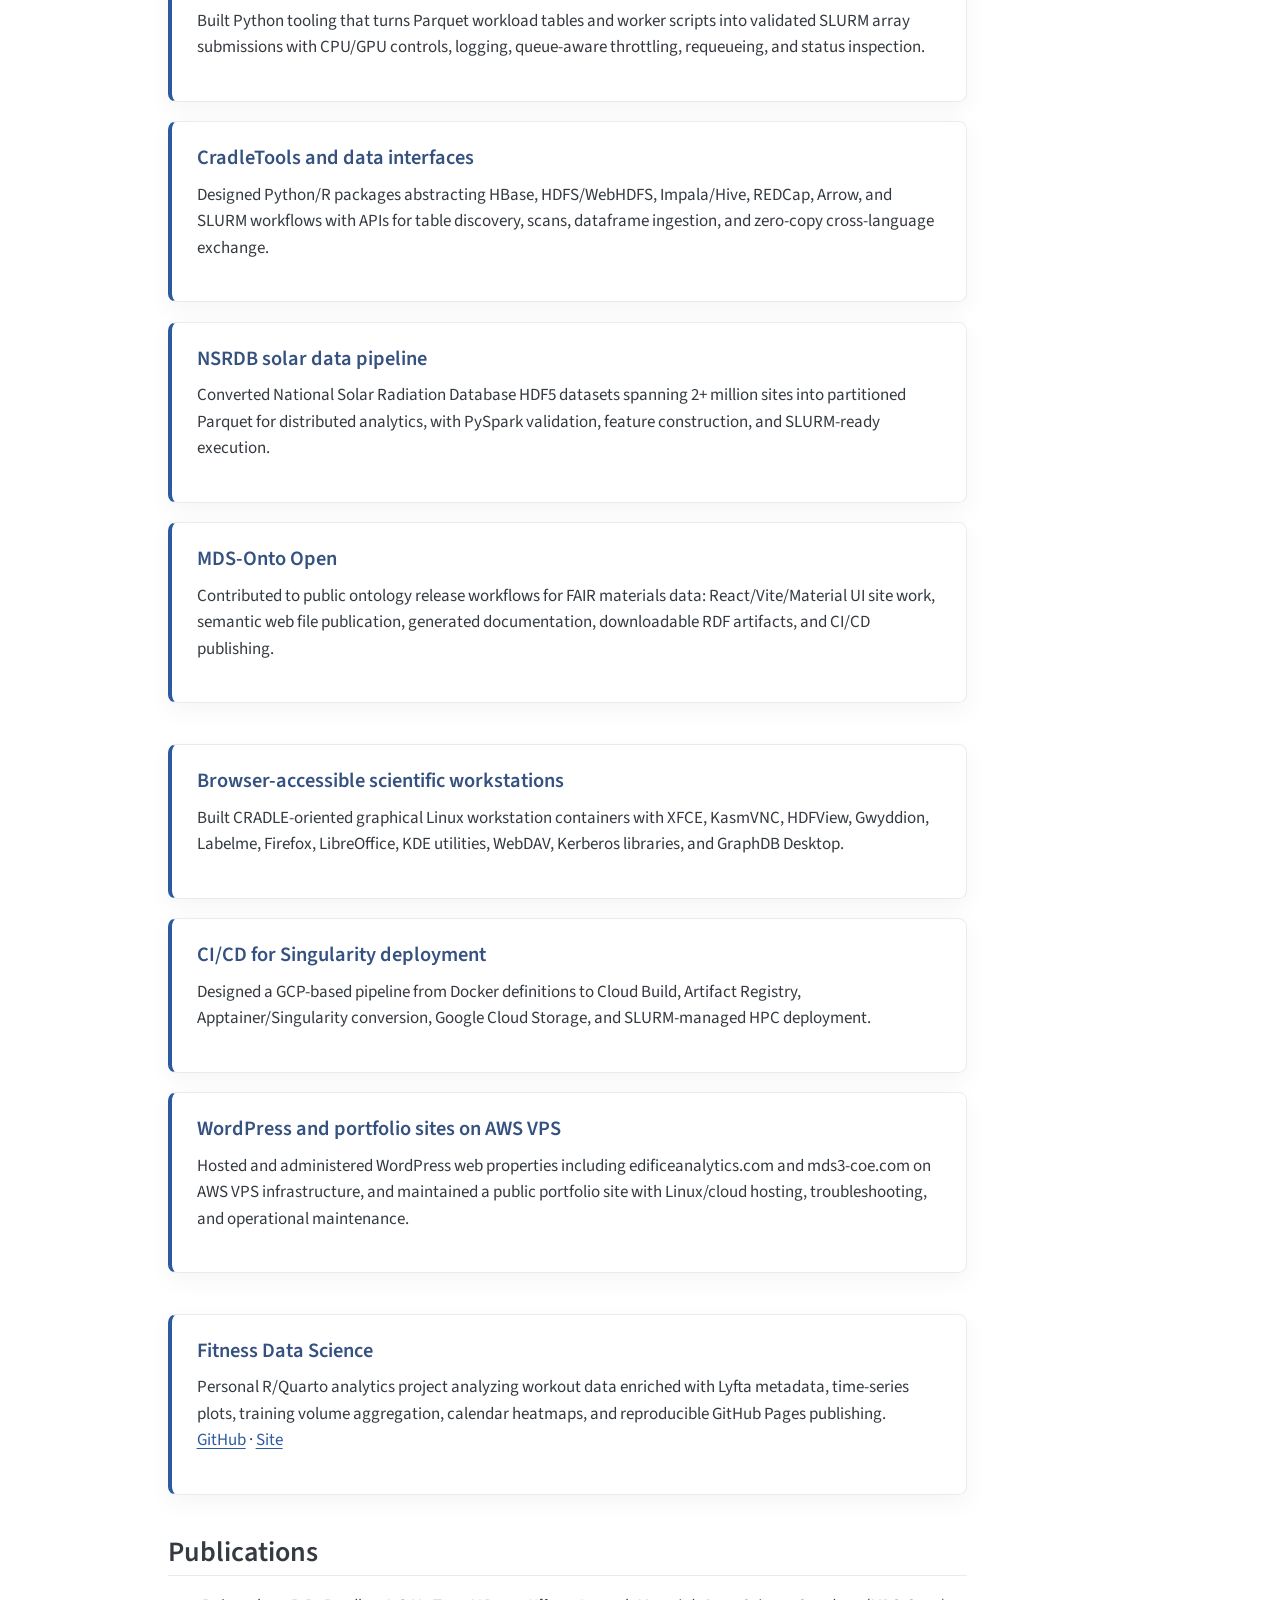
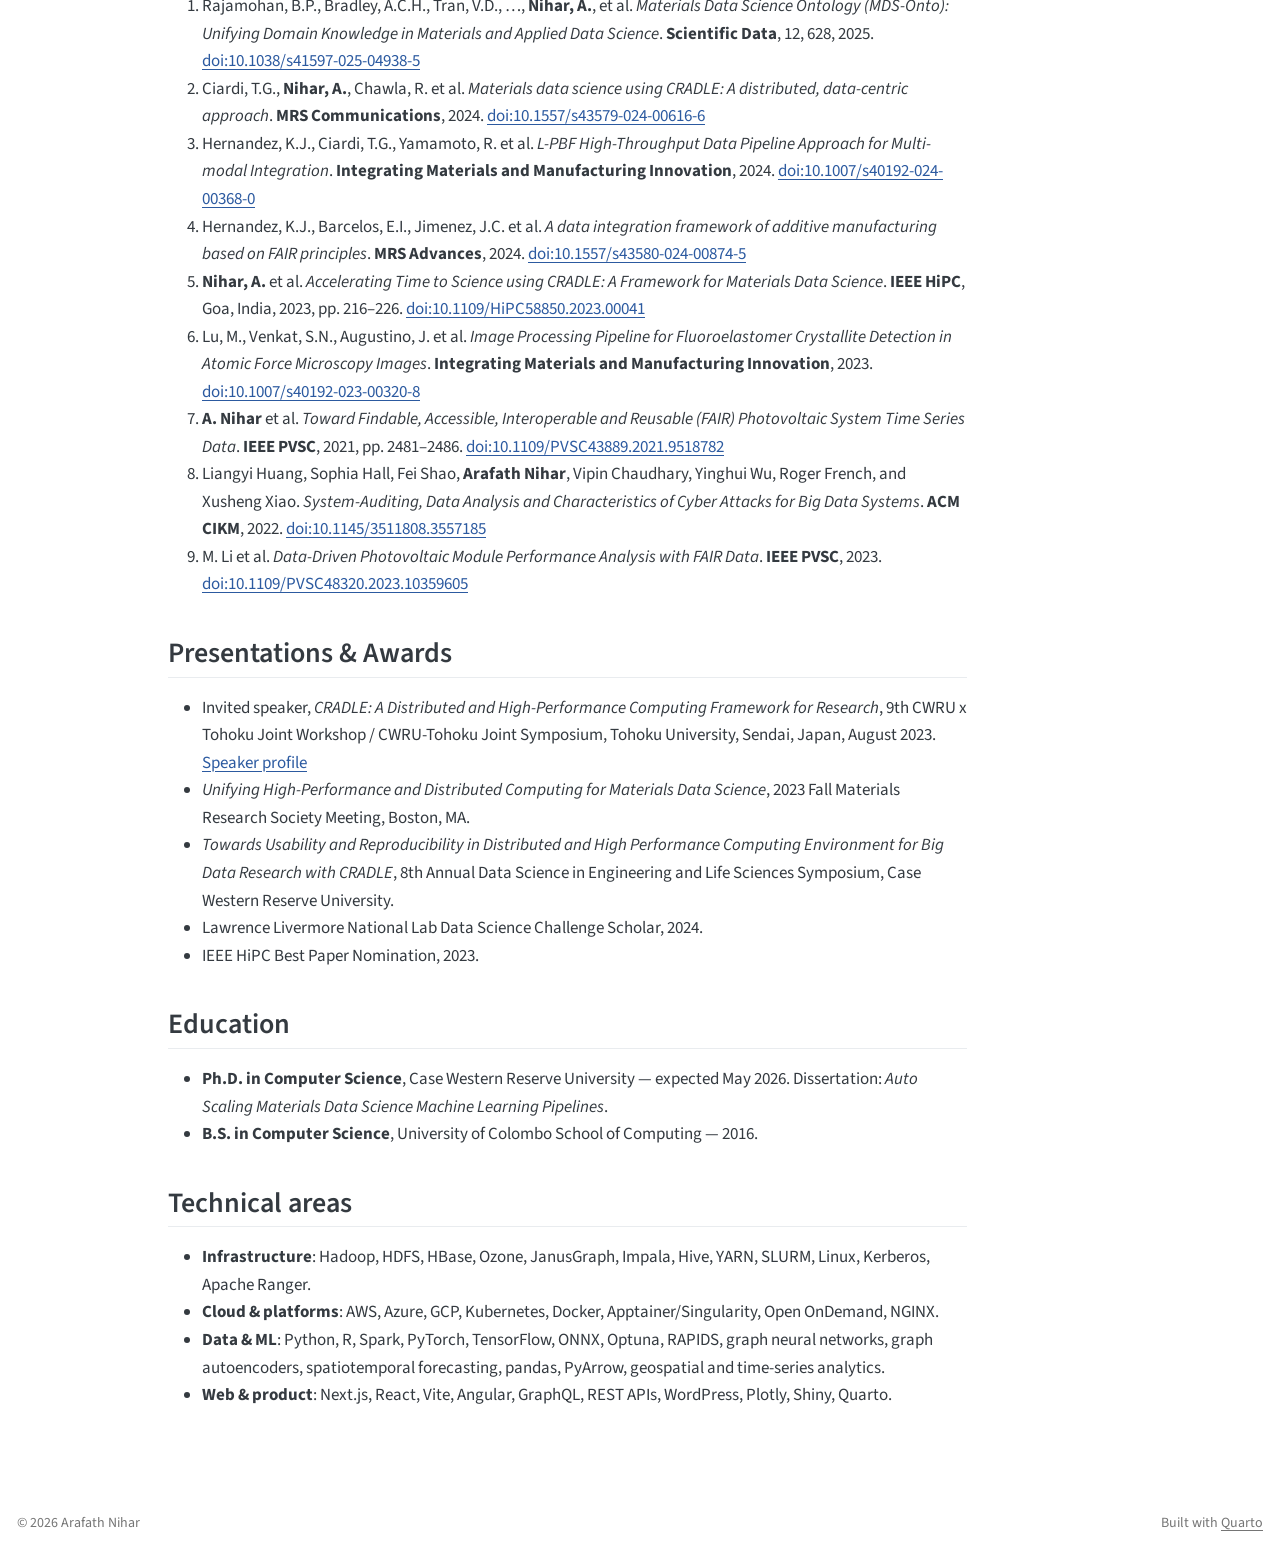
==== commit 483893c0: "fix: update title for Data Science Team Lead position and correct lastmod timestamp in sitemap.xml" ====
--- a/docs/index.html
+++ b/docs/index.html
@@ -41,7 +41,7 @@
 <link href="site_libs/quarto-html/quarto-syntax-highlighting-7f8f88aac4f3542376d5c11b86a4c14d.css" rel="stylesheet" id="quarto-text-highlighting-styles">
 <script src="site_libs/bootstrap/bootstrap.min.js"></script>
 <link href="site_libs/bootstrap/bootstrap-icons.css" rel="stylesheet">
-<link href="site_libs/bootstrap/bootstrap-bca82ab2267f95a84c2964b443f7fcc3.min.css" rel="stylesheet" append-hash="true" id="quarto-bootstrap" data-mode="light">
+<link href="site_libs/bootstrap/bootstrap-017fcb53da32b925902214138bb61a70.min.css" rel="stylesheet" append-hash="true" id="quarto-bootstrap" data-mode="light">
 <script id="quarto-search-options" type="application/json">{
   "location": "navbar",
   "copy-button": false,
@@ -885,7 +885,7 @@
   <li><a href="#experience" id="toc-experience" class="nav-link" data-scroll-target="#experience">Experience</a>
   <ul class="collapse">
   <li><a href="#solutions-architect-jatango" id="toc-solutions-architect-jatango" class="nav-link" data-scroll-target="#solutions-architect-jatango">Solutions Architect — Jatango</a></li>
-  <li><a href="#data-science-challenge-fellow-team-lead-lawrence-livermore-national-laboratory" id="toc-data-science-challenge-fellow-team-lead-lawrence-livermore-national-laboratory" class="nav-link" data-scroll-target="#data-science-challenge-fellow-team-lead-lawrence-livermore-national-laboratory">Data Science Challenge Fellow / Team Lead — Lawrence Livermore National Laboratory</a></li>
+  <li><a href="#data-science-team-lead-lawrence-livermore-national-laboratory" id="toc-data-science-team-lead-lawrence-livermore-national-laboratory" class="nav-link" data-scroll-target="#data-science-team-lead-lawrence-livermore-national-laboratory">Data Science Team Lead — Lawrence Livermore National Laboratory</a></li>
   <li><a href="#research-engineer-materials-data-science-sdle-research-center-mds3-case-western-reserve-university" id="toc-research-engineer-materials-data-science-sdle-research-center-mds3-case-western-reserve-university" class="nav-link" data-scroll-target="#research-engineer-materials-data-science-sdle-research-center-mds3-case-western-reserve-university">Research Engineer, Materials Data Science — SDLE Research Center / MDS3, Case Western Reserve University</a></li>
   <li><a href="#data-scientist-cloud-engineer-edifice-analytics" id="toc-data-scientist-cloud-engineer-edifice-analytics" class="nav-link" data-scroll-target="#data-scientist-cloud-engineer-edifice-analytics">Data Scientist / Cloud Engineer — Edifice Analytics</a></li>
   <li><a href="#software-engineer-orangehrm" id="toc-software-engineer-orangehrm" class="nav-link" data-scroll-target="#software-engineer-orangehrm">Software Engineer — OrangeHRM</a></li>
@@ -968,8 +968,8 @@
 <p><em>Cleveland, OH · Jan 2025 – Aug 2025</em></p>
 <p>Led cloud-native architecture for a live commerce platform built on Azure, Kubernetes, .NET, GraphQL, and Next.js. Translated business requirements into technical architecture, evaluated distributed-system scalability, presented technical roadmaps to stakeholders, and collaborated on patent specifications.</p>
 </section>
-<section id="data-science-challenge-fellow-team-lead-lawrence-livermore-national-laboratory" class="level3 timeline-item">
-<h3 data-anchor-id="data-science-challenge-fellow-team-lead-lawrence-livermore-national-laboratory">Data Science Challenge Fellow / Team Lead — <a href="https://www.llnl.gov/">Lawrence Livermore National Laboratory</a></h3>
+<section id="data-science-team-lead-lawrence-livermore-national-laboratory" class="level3 timeline-item">
+<h3 data-anchor-id="data-science-team-lead-lawrence-livermore-national-laboratory">Data Science Team Lead — <a href="https://www.llnl.gov/">Lawrence Livermore National Laboratory</a></h3>
 <p><em>Livermore, CA · Aug 2024</em></p>
 <p>Led an undergraduate team applying machine learning to ECG analysis. Built preprocessing, normalization, and Gramian Angular Field image-transformation workflows; compared statistical baselines, CNNs, and ResNet18 transfer learning; and explored interpretable ECG-to-transmembrane-voltage prediction models against prior synthetic-data ECG reconstruction work.</p>
 </section>
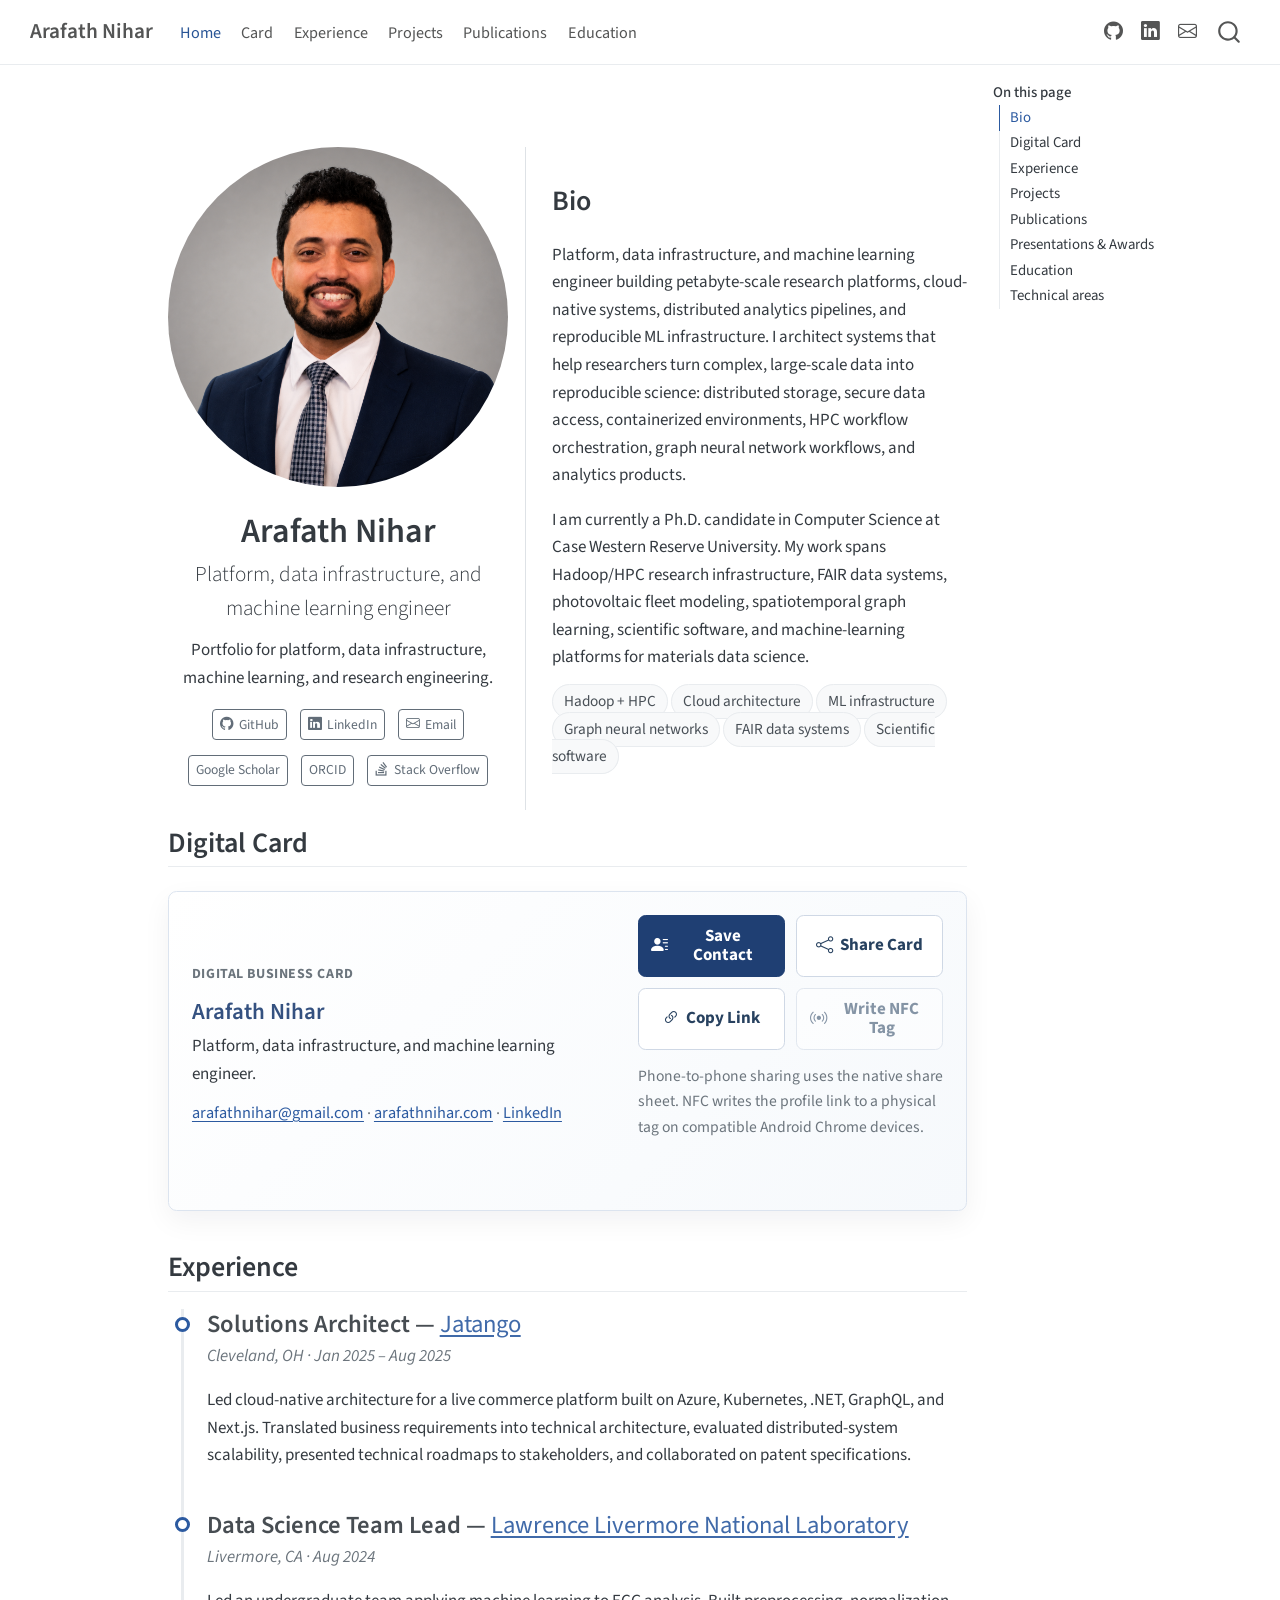
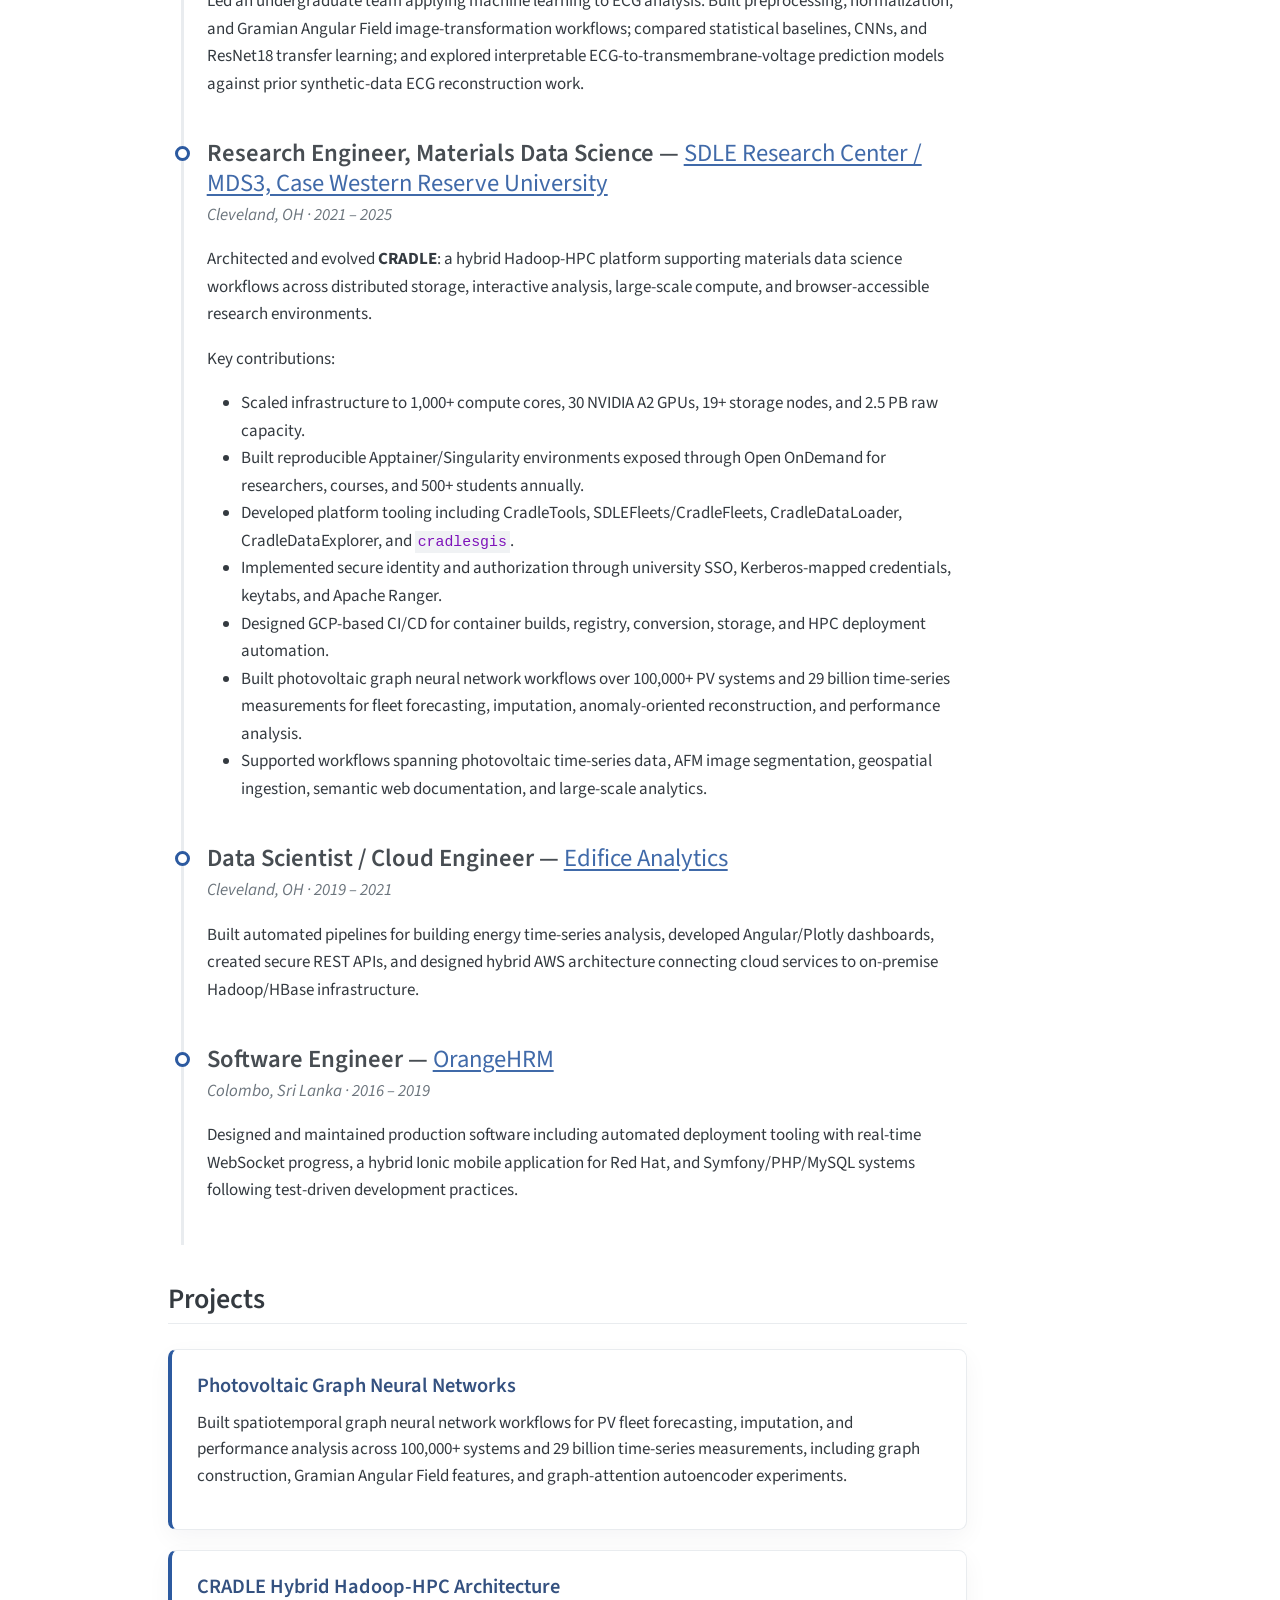
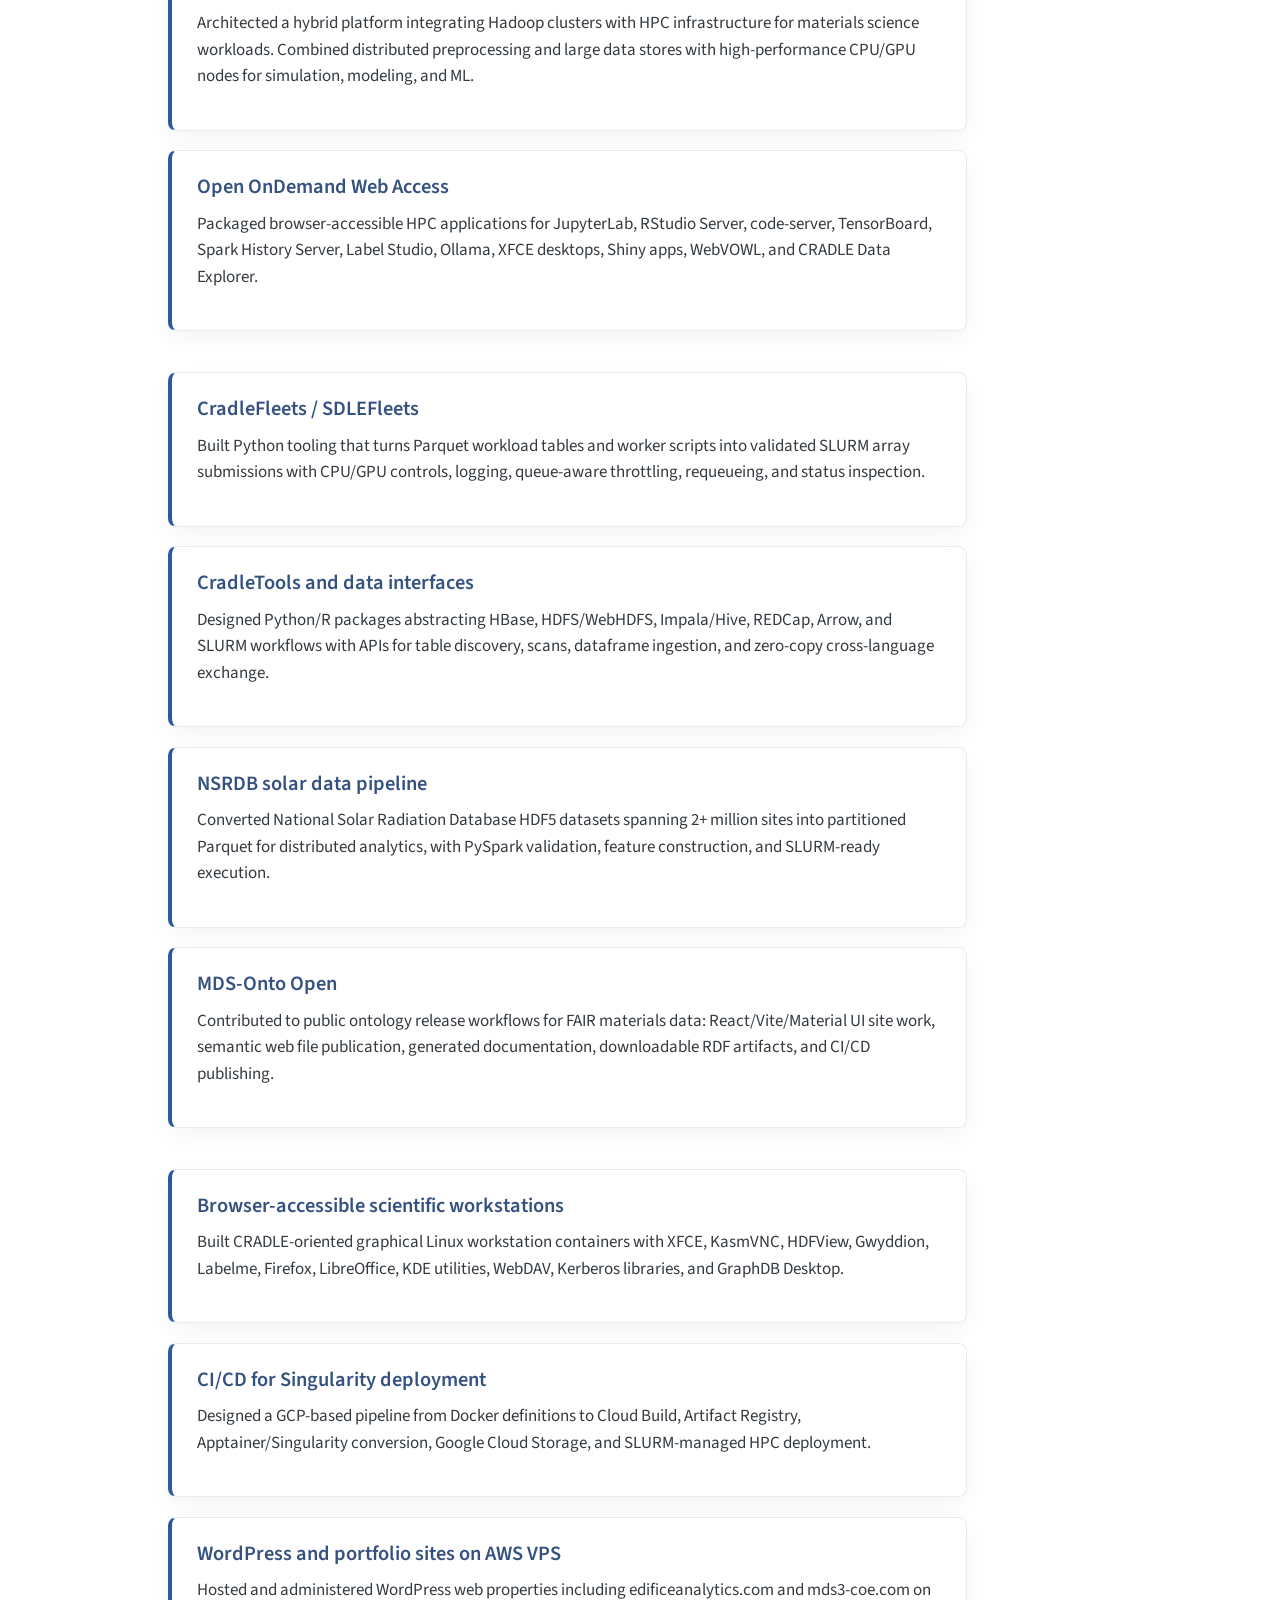
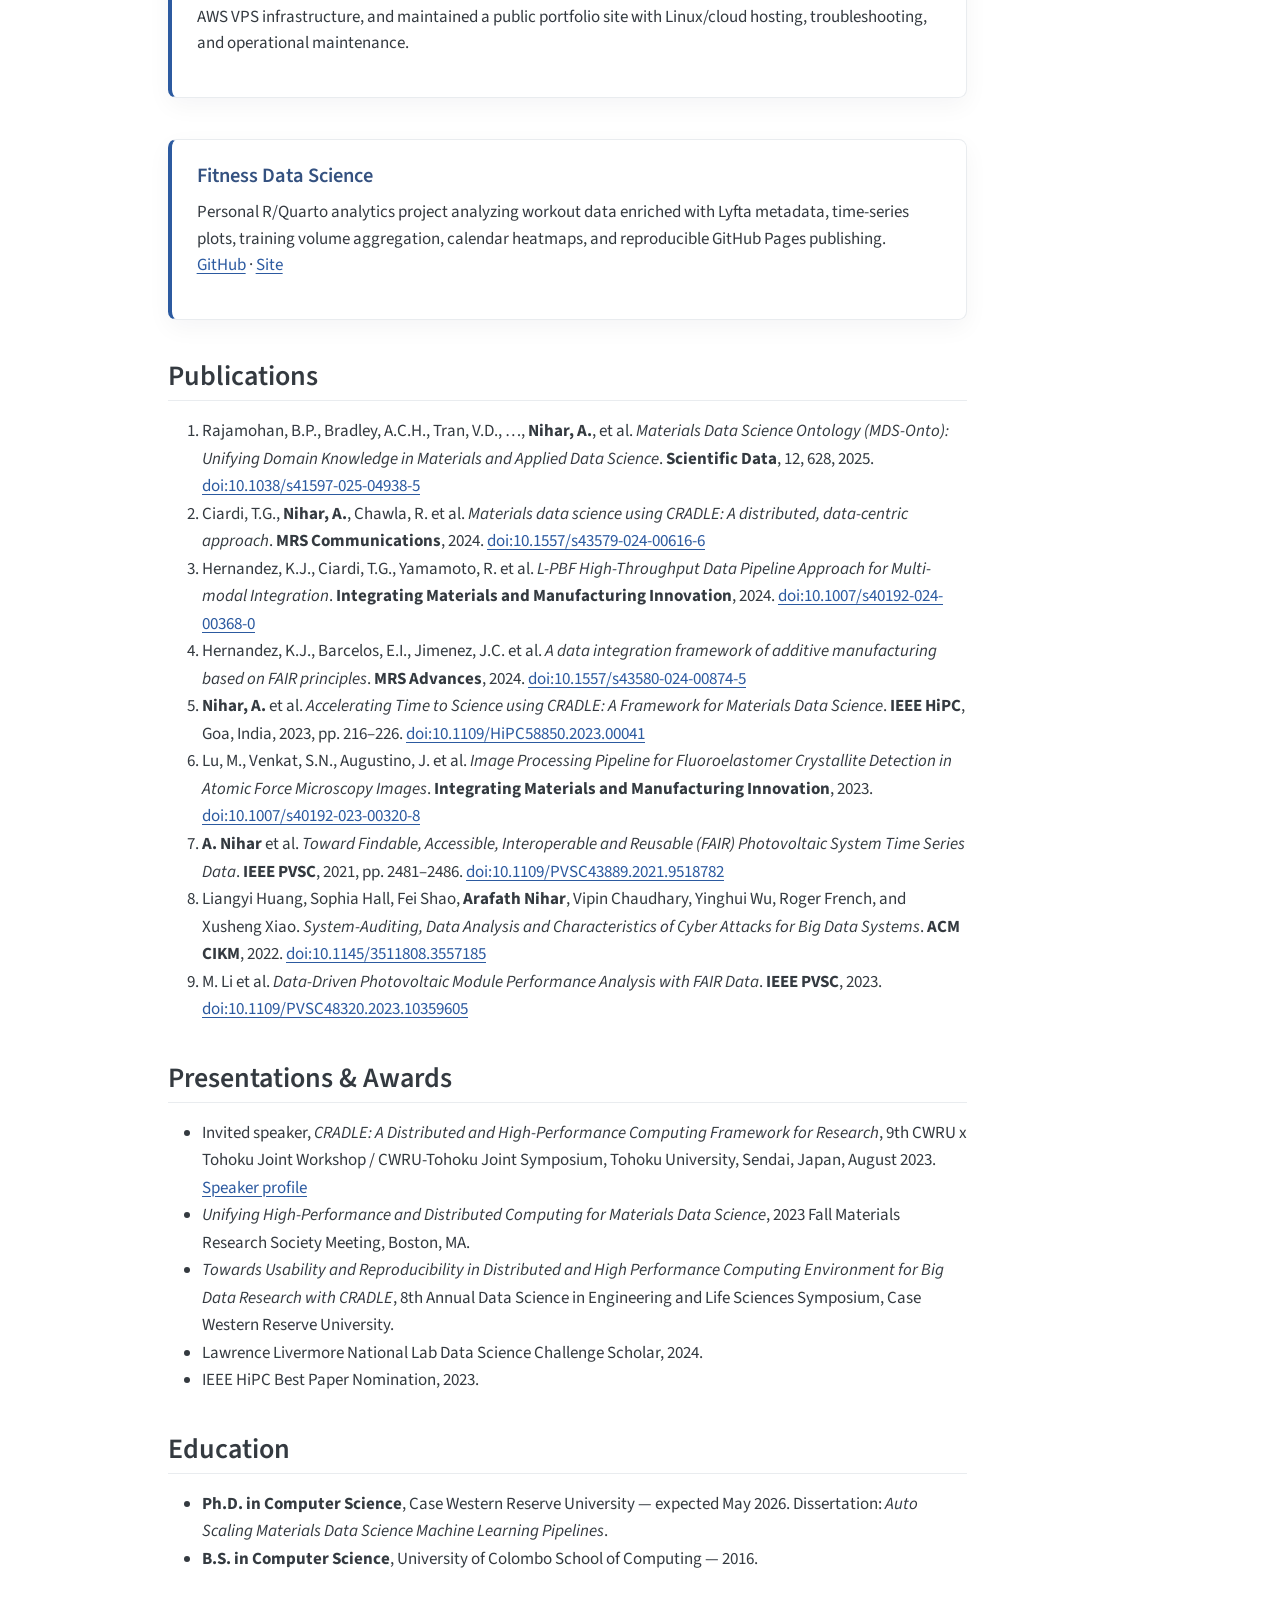
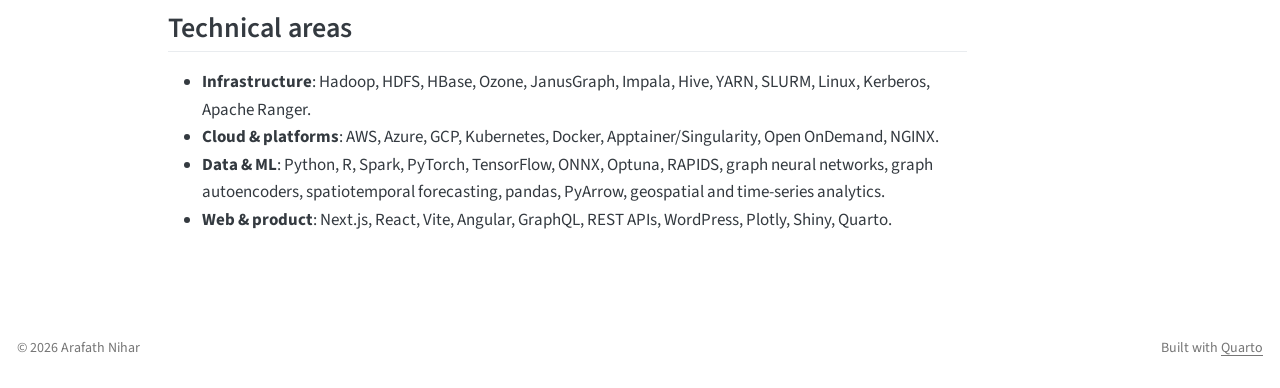
==== commit 14b4d5bc: "Add digital business card feature and update sitemap - Introduced a digital card section in index.qm" ====
--- a/docs/index.html
+++ b/docs/index.html
@@ -41,7 +41,7 @@
 <link href="site_libs/quarto-html/quarto-syntax-highlighting-7f8f88aac4f3542376d5c11b86a4c14d.css" rel="stylesheet" id="quarto-text-highlighting-styles">
 <script src="site_libs/bootstrap/bootstrap.min.js"></script>
 <link href="site_libs/bootstrap/bootstrap-icons.css" rel="stylesheet">
-<link href="site_libs/bootstrap/bootstrap-017fcb53da32b925902214138bb61a70.min.css" rel="stylesheet" append-hash="true" id="quarto-bootstrap" data-mode="light">
+<link href="site_libs/bootstrap/bootstrap-daada99a7e70b992c48f6e0e5c533939.min.css" rel="stylesheet" append-hash="true" id="quarto-bootstrap" data-mode="light">
 <script id="quarto-search-options" type="application/json">{
   "location": "navbar",
   "copy-button": false,
@@ -833,6 +833,10 @@
 <span class="menu-text">Home</span></a>
   </li>  
   <li class="nav-item">
+    <a class="nav-link" href="./index.html#digital-card"> 
+<span class="menu-text">Card</span></a>
+  </li>  
+  <li class="nav-item">
     <a class="nav-link" href="./index.html#experience"> 
 <span class="menu-text">Experience</span></a>
   </li>  
@@ -882,6 +886,7 @@
    
   <ul>
   <li><a href="#bio" id="toc-bio" class="nav-link active" data-scroll-target="#bio">Bio</a></li>
+  <li><a href="#digital-card" id="toc-digital-card" class="nav-link" data-scroll-target="#digital-card">Digital Card</a></li>
   <li><a href="#experience" id="toc-experience" class="nav-link" data-scroll-target="#experience">Experience</a>
   <ul class="collapse">
   <li><a href="#solutions-architect-jatango" id="toc-solutions-architect-jatango" class="nav-link" data-scroll-target="#solutions-architect-jatango">Solutions Architect — Jatango</a></li>
@@ -961,6 +966,32 @@
 </div></div>
 </div>
 
+<section id="digital-card" class="level2">
+<h2 data-anchor-id="digital-card">Digital Card</h2>
+<div class="digital-card" data-digital-card="true" data-name="Arafath Nihar" data-title="Platform, data infrastructure, and machine learning engineer" data-email="arafathnihar@gmail.com" data-url="https://arafathnihar.com/#digital-card" data-vcf="arafath-nihar.vcf">
+<div class="digital-card__identity">
+<p><span class="digital-card__eyebrow">Digital business card</span></p>
+<section id="arafath-nihar" class="level3">
+<h3 data-anchor-id="arafath-nihar">Arafath Nihar</h3>
+<p>Platform, data infrastructure, and machine learning engineer.</p>
+<div class="digital-card__links">
+<p><a href="mailto:arafathnihar@gmail.com">arafathnihar@gmail.com</a> · <a href="https://arafathnihar.com/">arafathnihar.com</a> · <a href="https://www.linkedin.com/in/arafathnihar/">LinkedIn</a></p>
+</div>
+</section>
+</div>
+<div class="digital-card__panel">
+<div class="digital-card__actions">
+<p><a class="digital-card__button digital-card__button--primary" href="arafath-nihar.vcf" download=""> <i class="bi bi-person-lines-fill" aria-hidden="true"></i> <span>Save Contact</span> </a> <button class="digital-card__button" type="button" data-share-card=""> <i class="bi bi-share" aria-hidden="true"></i> <span>Share Card</span> </button> <button class="digital-card__button" type="button" data-copy-card=""> <i class="bi bi-link-45deg" aria-hidden="true"></i> <span>Copy Link</span> </button> <button class="digital-card__button" type="button" data-write-nfc=""> <i class="bi bi-broadcast" aria-hidden="true"></i> <span>Write NFC Tag</span> </button></p>
+</div>
+<p class="digital-card__note">
+Phone-to-phone sharing uses the native share sheet. NFC writes the profile link to a physical tag on compatible Android Chrome devices.
+</p>
+<p class="digital-card__status" data-card-status="" role="status" aria-live="polite">
+</p>
+</div>
+</div>
+<script src="digital-card.js" defer=""></script>
+</section>
 <section id="experience" class="level2">
 <h2 data-anchor-id="experience">Experience</h2>
 <section id="solutions-architect-jatango" class="level3 timeline-item">
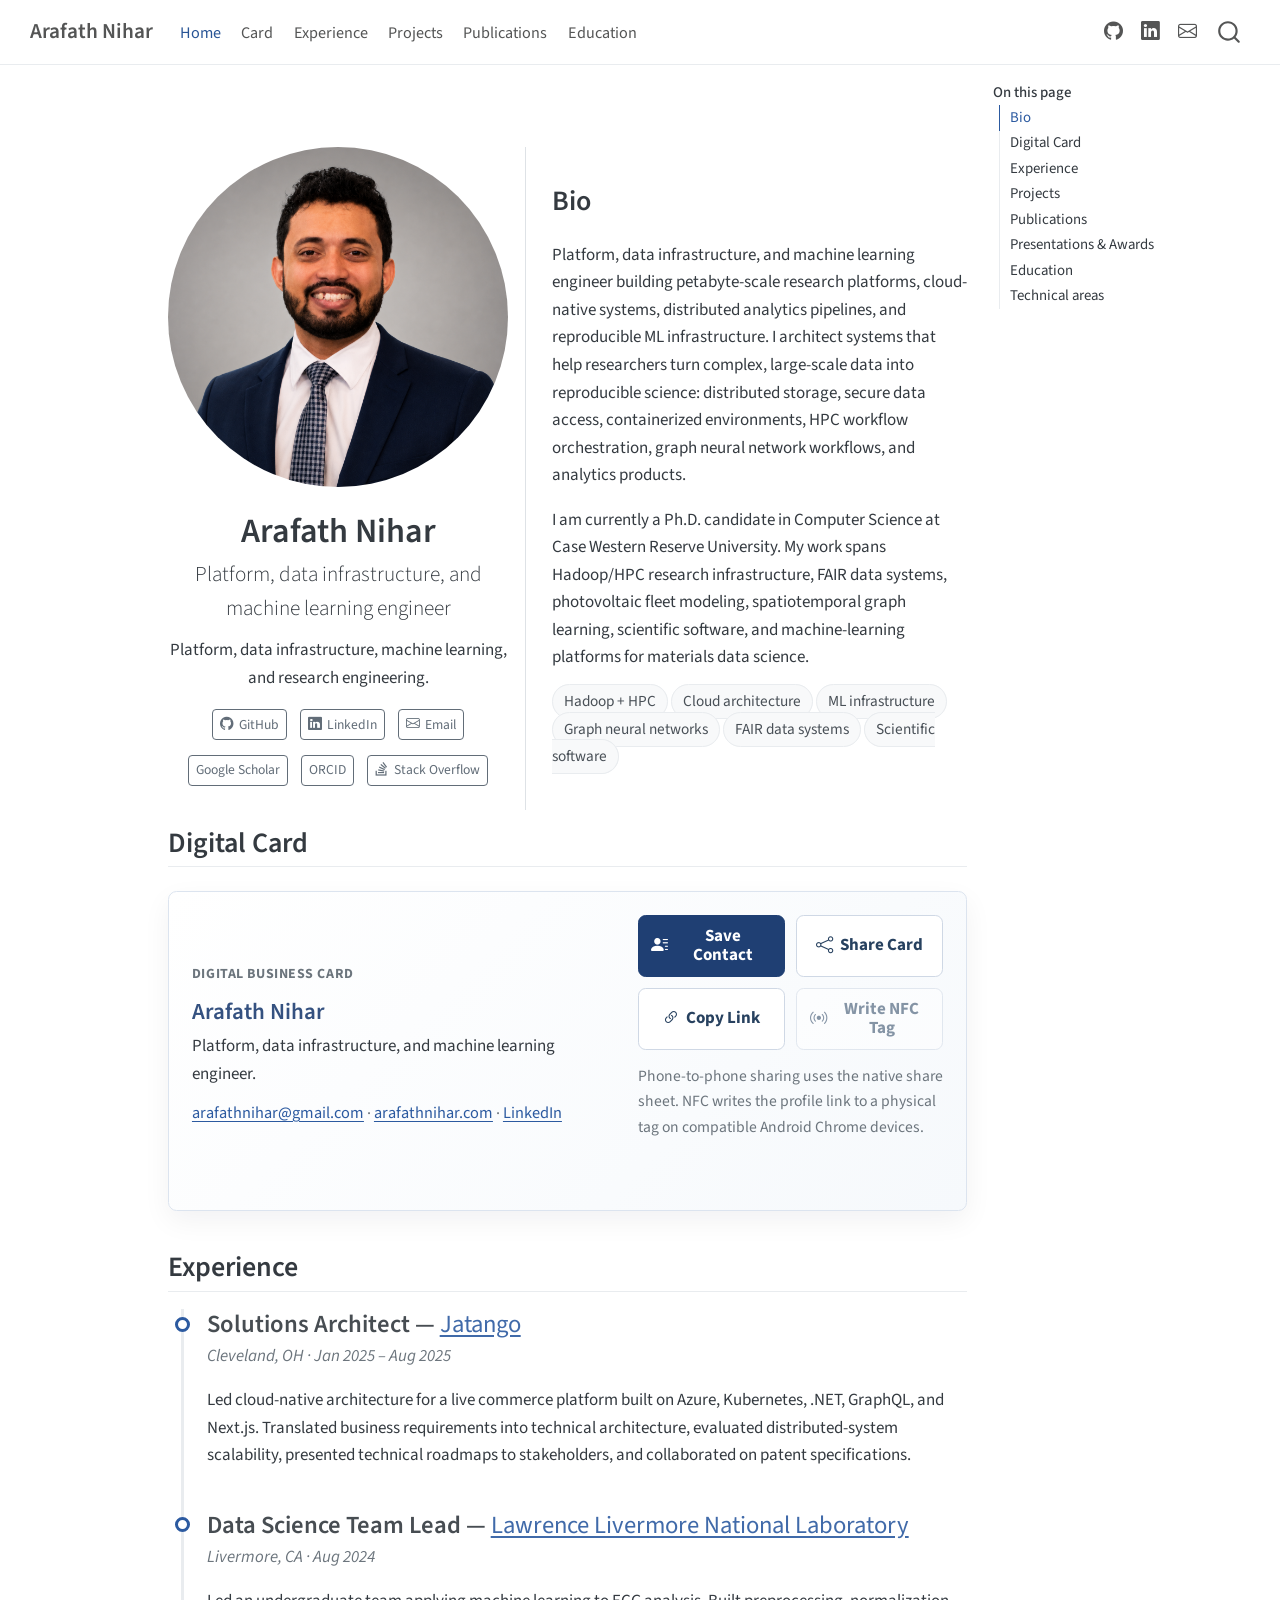
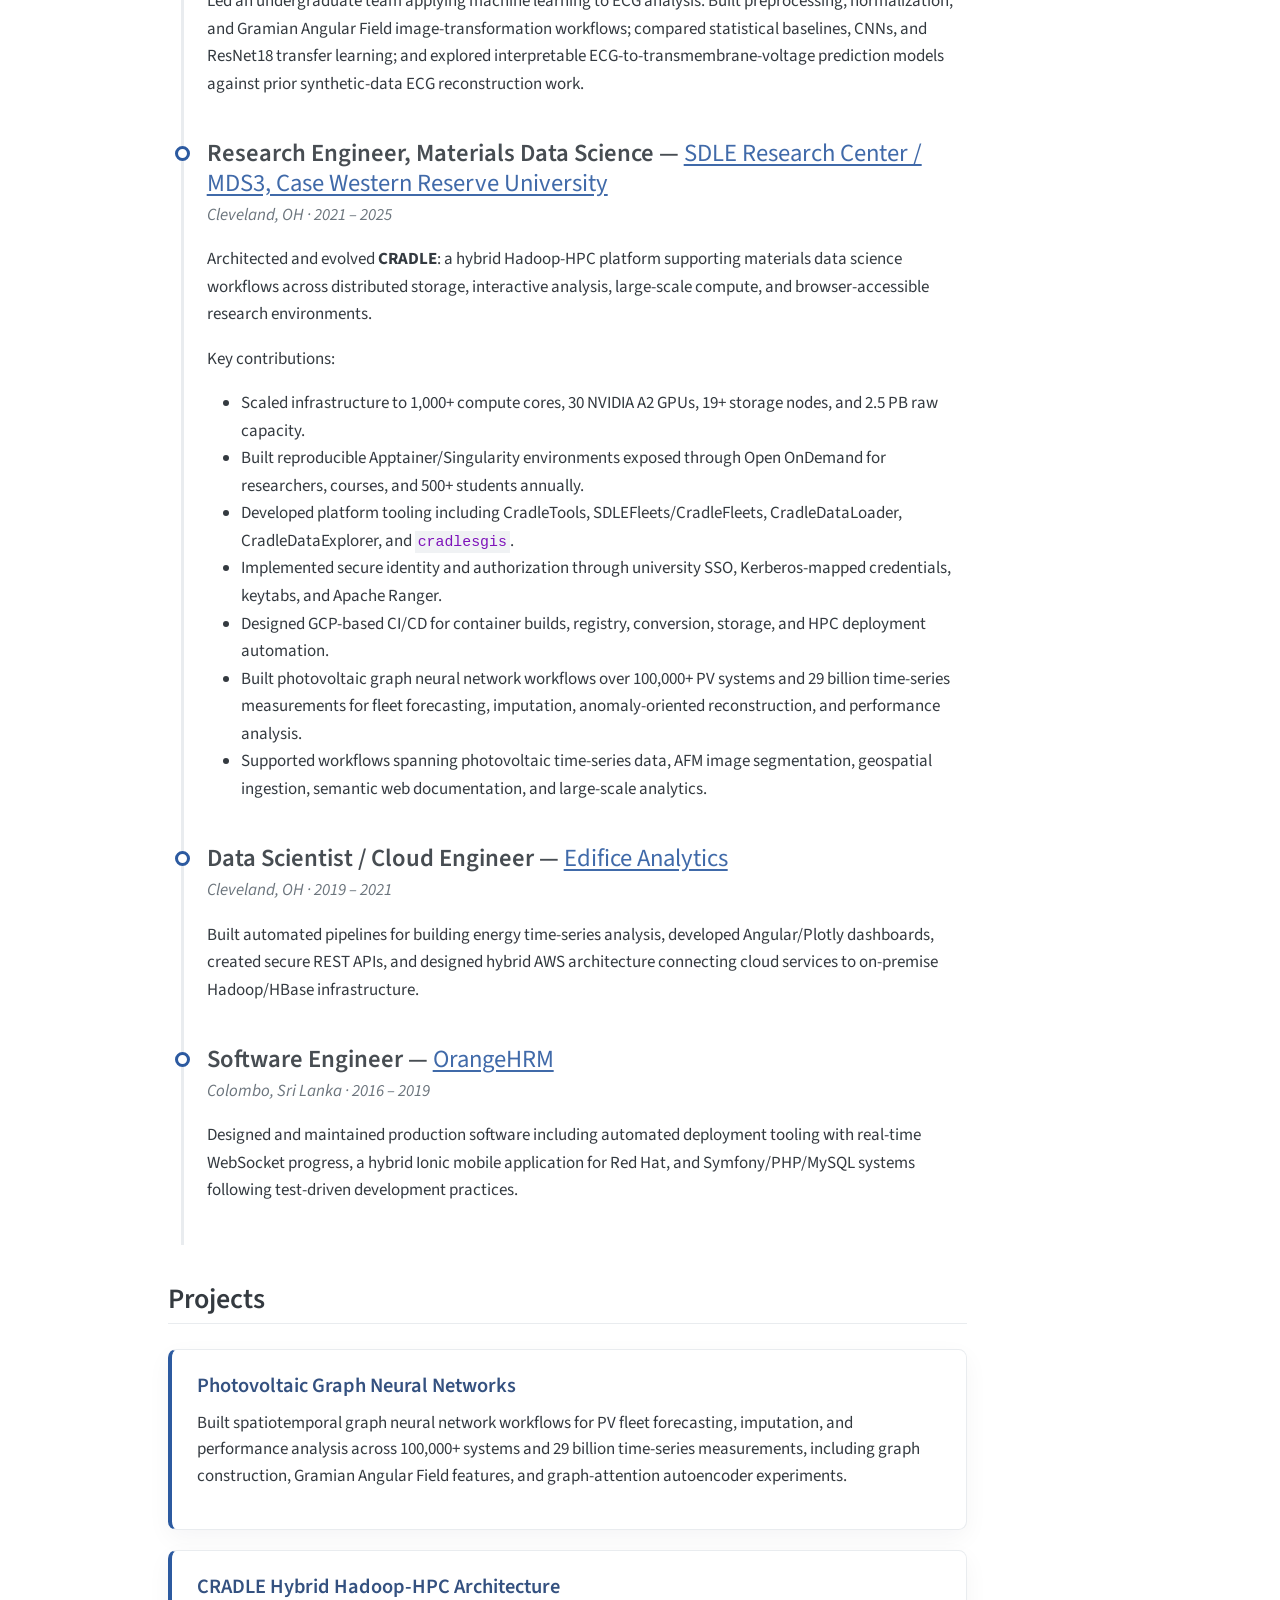
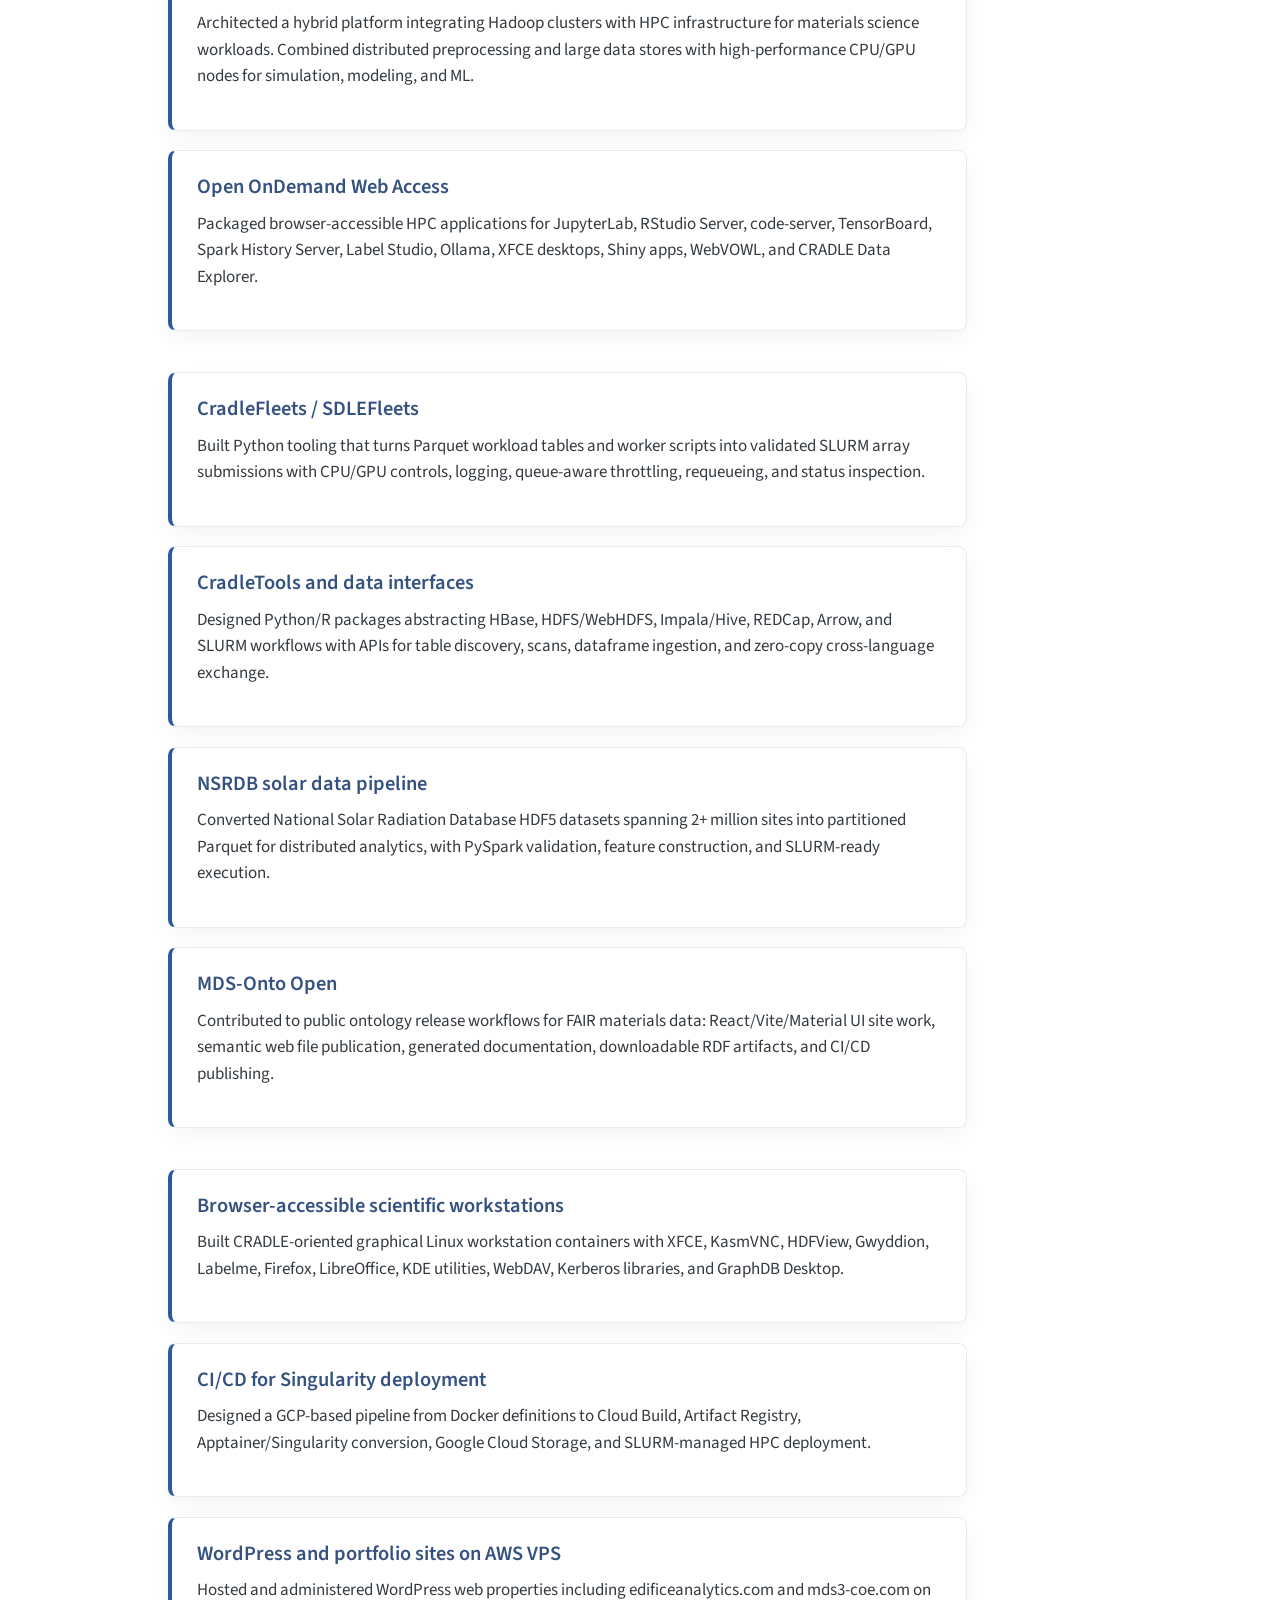
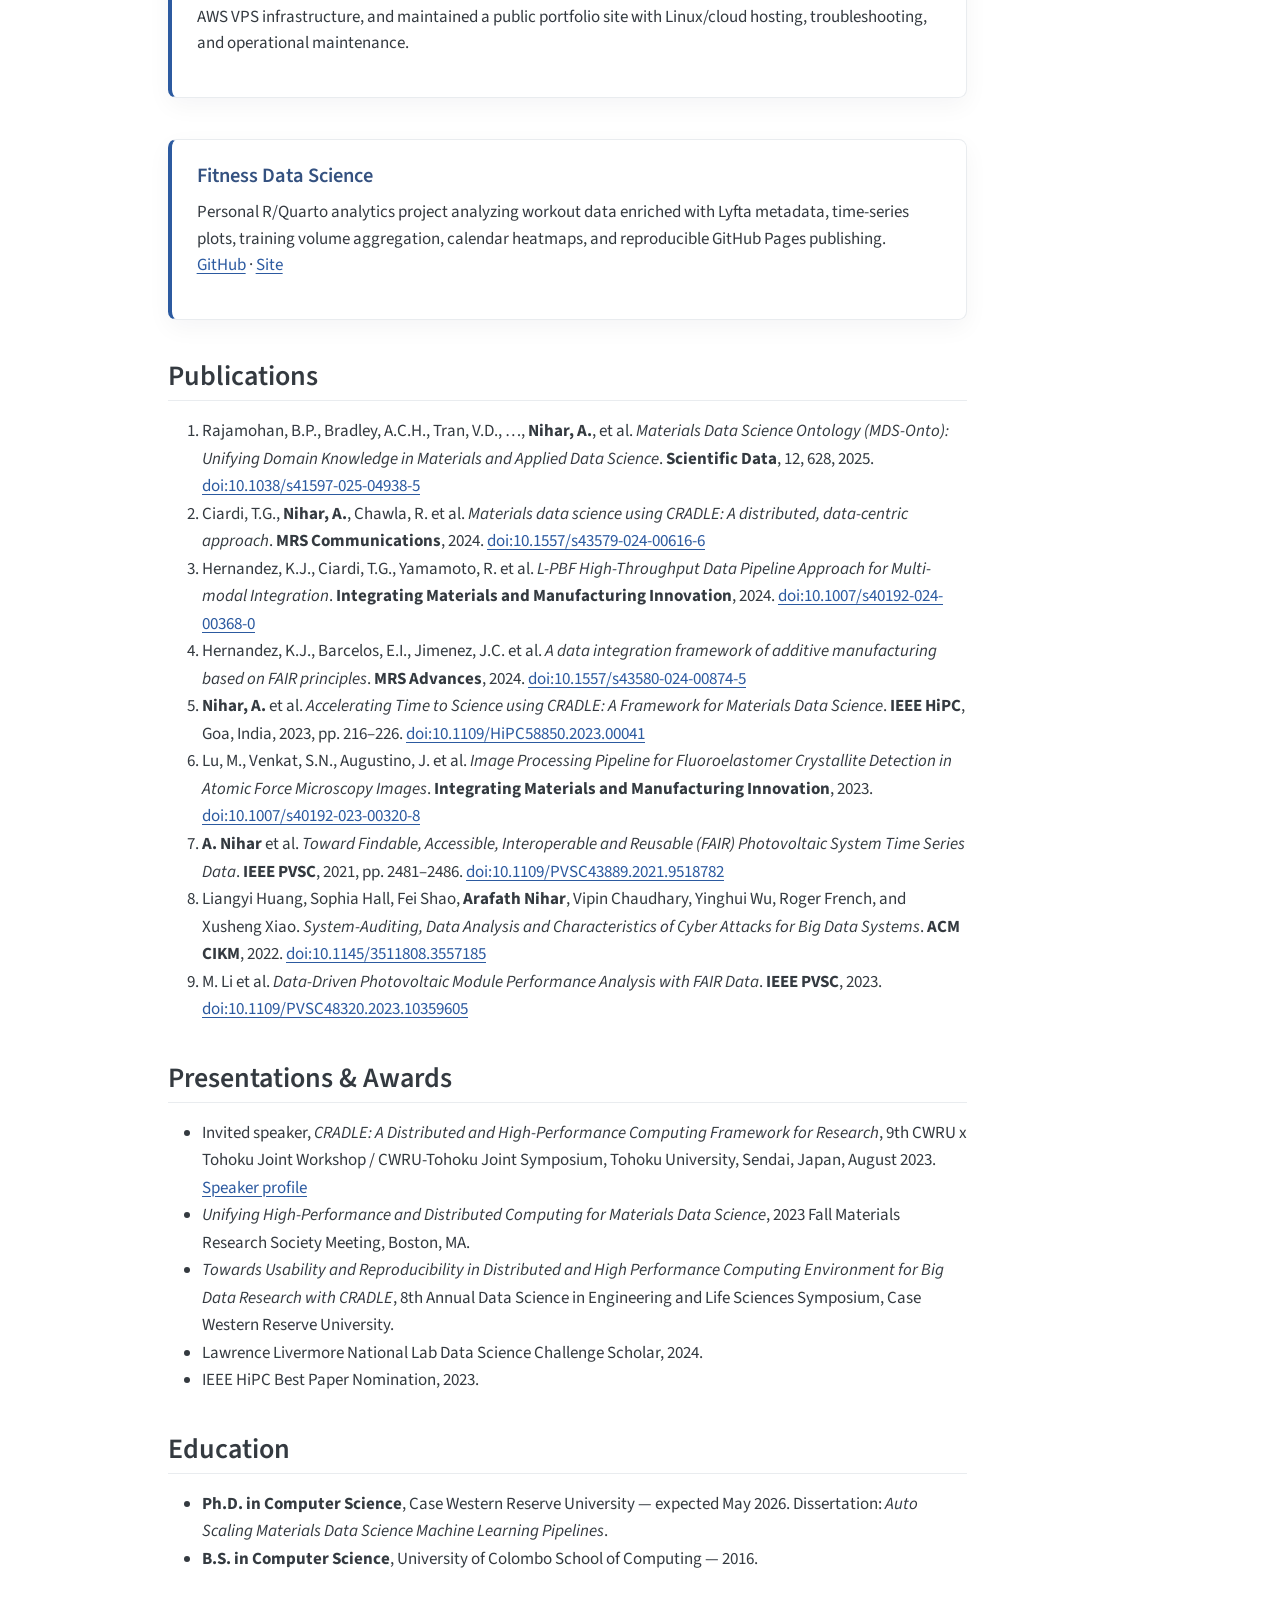
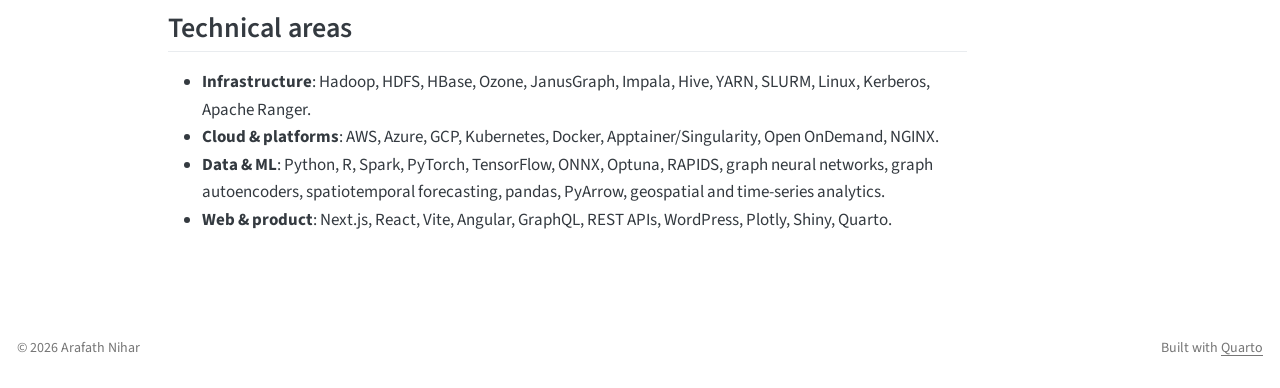
==== commit 81969a47: "fix: standardize description across multiple files" ====
--- a/docs/index.html
+++ b/docs/index.html
@@ -6,7 +6,7 @@
 
 <meta name="viewport" content="width=device-width, initial-scale=1.0, user-scalable=yes">
 
-<meta name="description" content="Portfolio for platform, data infrastructure, machine learning, and research engineering.">
+<meta name="description" content="Platform, data infrastructure, machine learning, and research engineering.">
 
 <title>Arafath Nihar</title>
 <style>
@@ -208,7 +208,7 @@
       "@id": "https://arafathnihar.com/#website",
       "url": "https://arafathnihar.com/",
       "name": "Arafath Nihar",
-      "description": "Portfolio for platform, data infrastructure, machine learning, and research engineering.",
+      "description": "Platform, data infrastructure, machine learning, and research engineering.",
       "inLanguage": "en-US",
       "publisher": {
         "@id": "https://arafathnihar.com/#person"
@@ -798,13 +798,13 @@
 
 
 <meta property="og:title" content="Arafath Nihar">
-<meta property="og:description" content="Portfolio for platform, data infrastructure, machine learning, and research engineering.">
+<meta property="og:description" content="Platform, data infrastructure, machine learning, and research engineering.">
 <meta property="og:image" content="https://arafathnihar.com/arafathnihar.png">
 <meta property="og:site_name" content="Arafath Nihar">
 <meta property="og:image:height" content="1254">
 <meta property="og:image:width" content="1254">
 <meta name="twitter:title" content="Arafath Nihar">
-<meta name="twitter:description" content="Portfolio for platform, data infrastructure, machine learning, and research engineering.">
+<meta name="twitter:description" content="Platform, data infrastructure, machine learning, and research engineering.">
 <meta name="twitter:image" content="https://arafathnihar.com/arafathnihar.png">
 <meta name="twitter:image-height" content="1254">
 <meta name="twitter:image-width" content="1254">
@@ -923,7 +923,7 @@
 </div>
 <div>
   <div class="description">
-    Portfolio for platform, data infrastructure, machine learning, and research engineering.
+    Platform, data infrastructure, machine learning, and research engineering.
   </div>
 </div>
 <div class="quarto-title-meta">
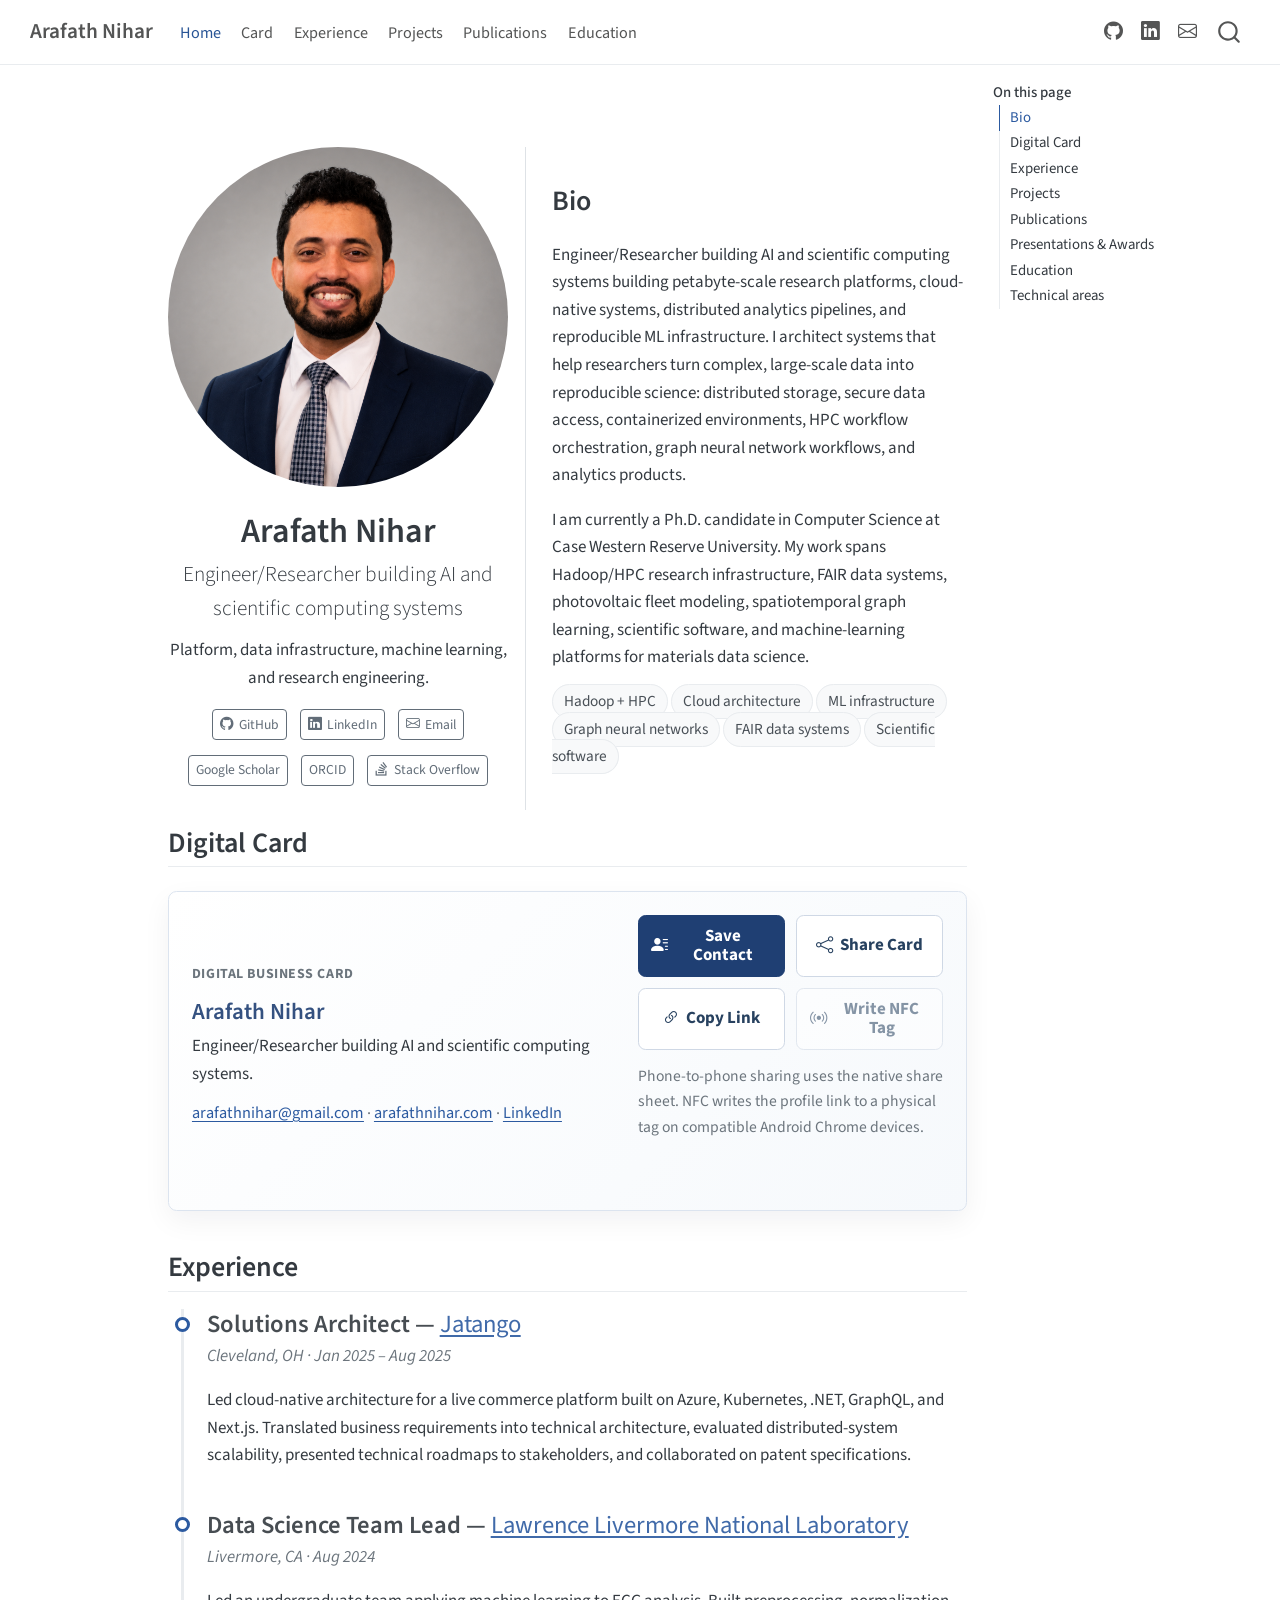
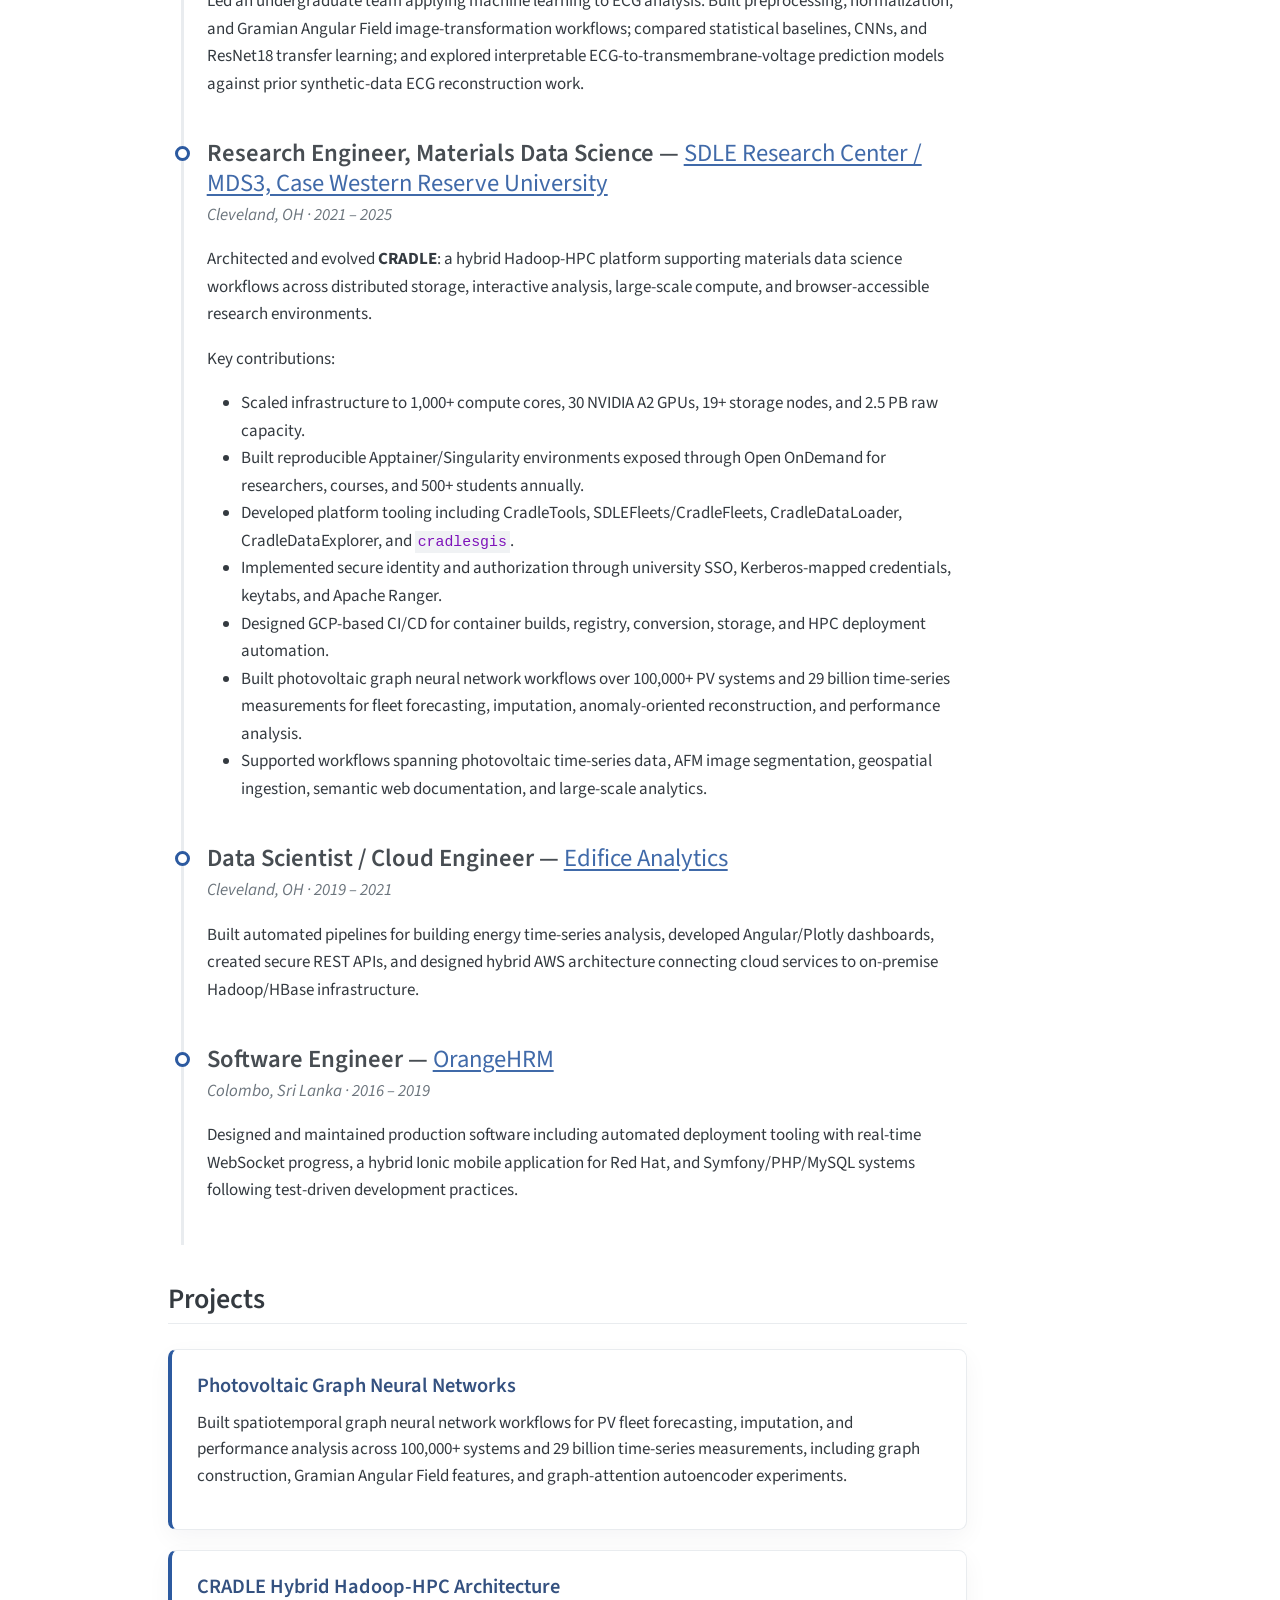
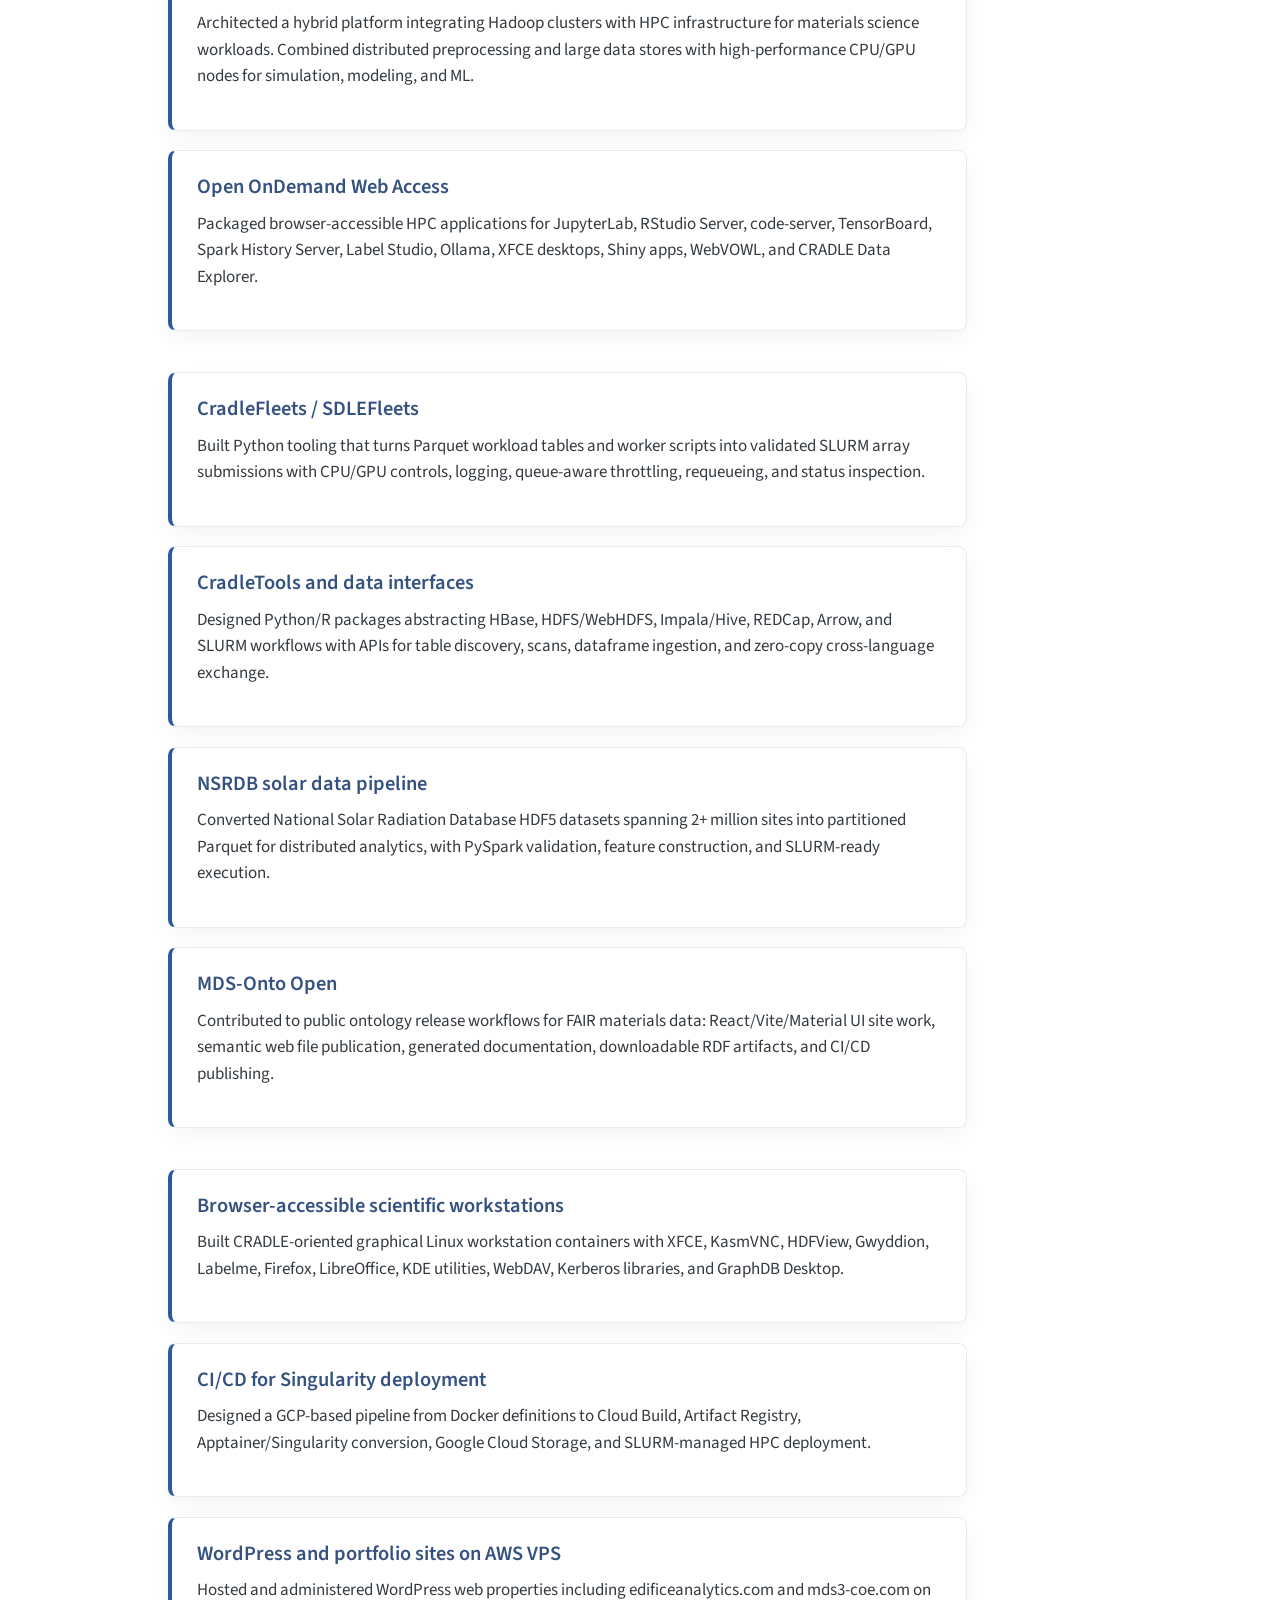
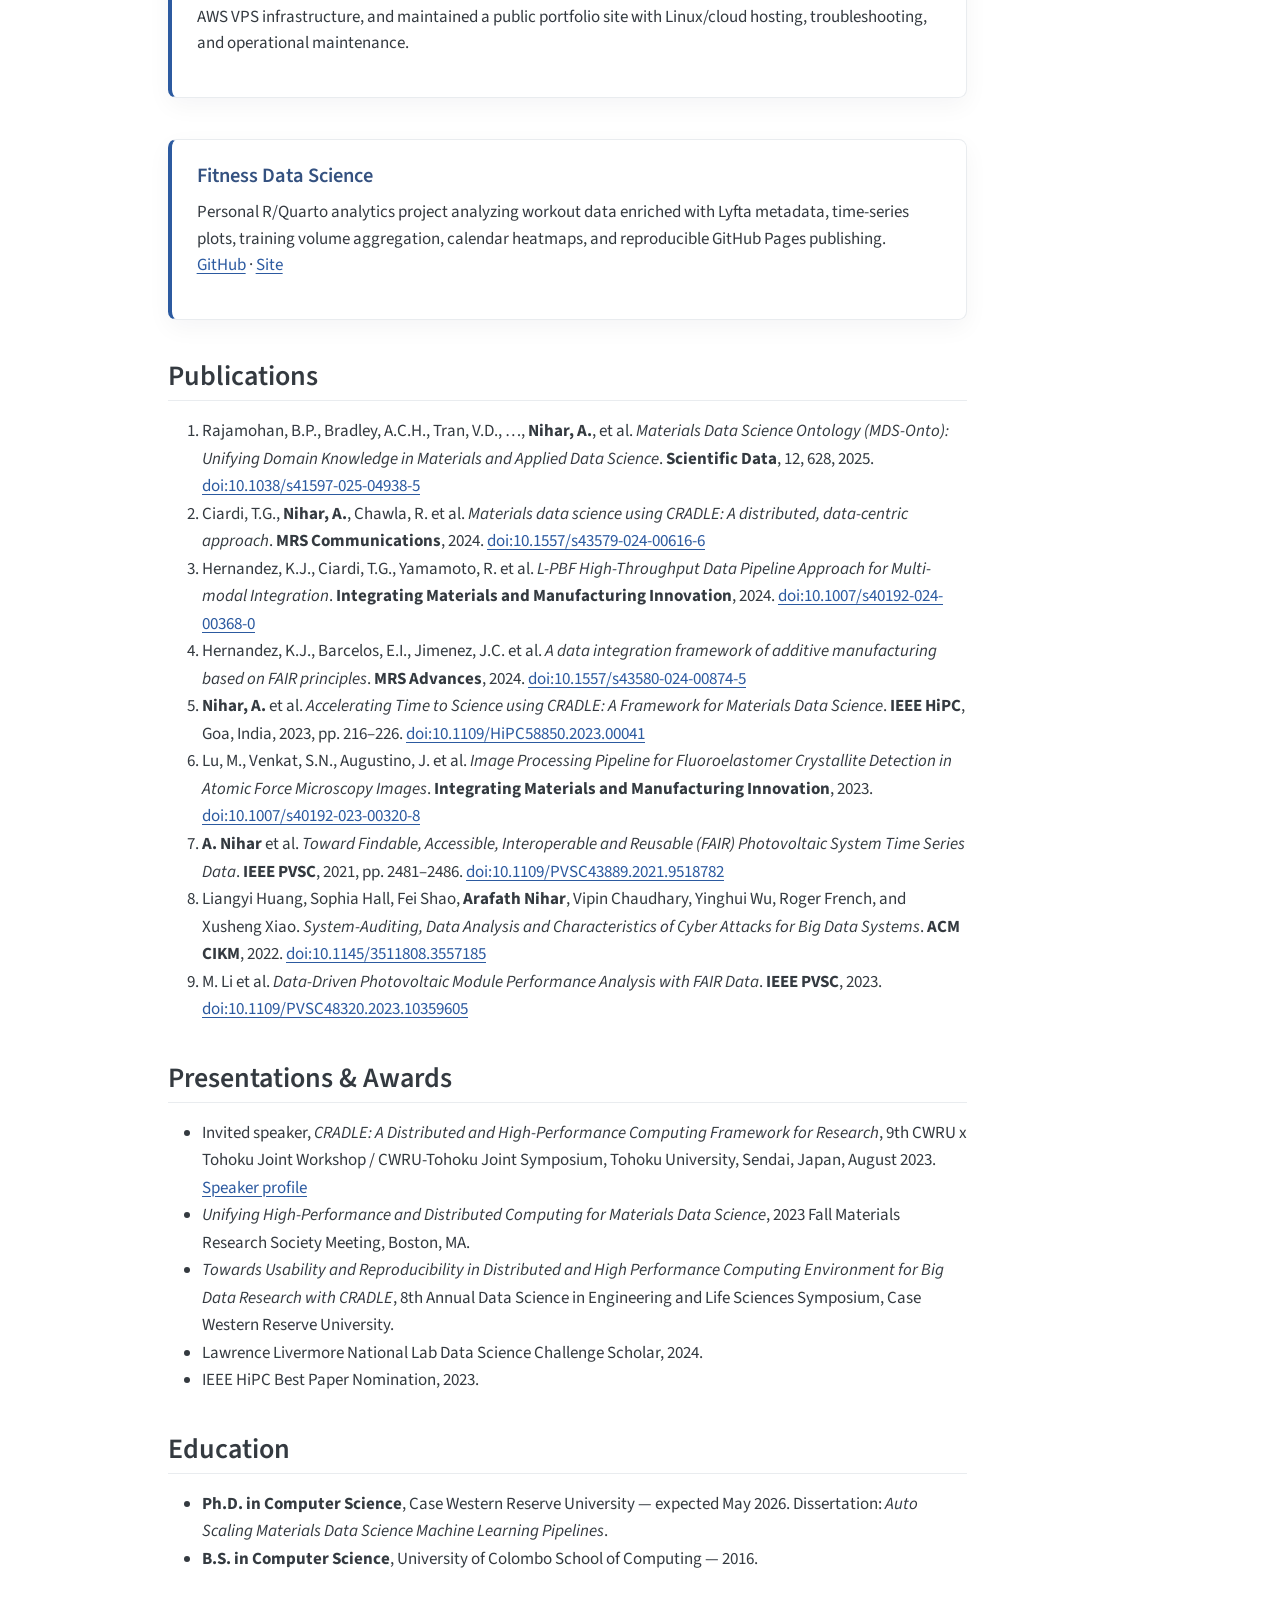
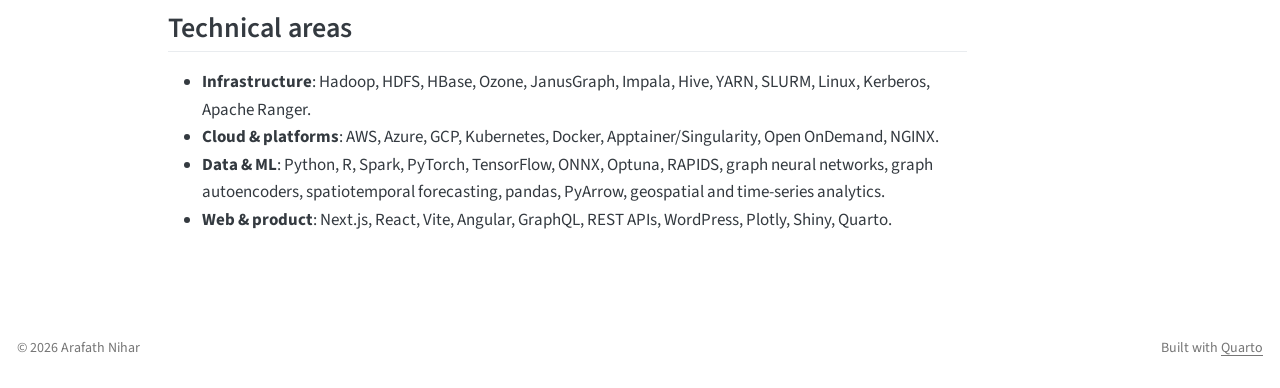
==== commit d3674434: "fix: update job title and descriptions across multiple files for consistency" ====
--- a/docs/index.html
+++ b/docs/index.html
@@ -81,7 +81,7 @@
       "@id": "https://arafathnihar.com/#profilepage",
       "url": "https://arafathnihar.com/",
       "name": "Arafath Nihar",
-      "headline": "Arafath Nihar - Platform, Data Infrastructure, and Machine Learning Engineer",
+      "headline": "Arafath Nihar - Engineer/Researcher building AI and scientific computing systems",
       "description": "Portfolio and profile page for Arafath Nihar, a platform, data infrastructure, machine learning, and research engineer building petabyte-scale research platforms, cloud-native systems, distributed analytics pipelines, and reproducible ML infrastructure.",
       "inLanguage": "en-US",
       "isPartOf": {
@@ -266,8 +266,8 @@
           "url": "https://stackoverflow.com/users/3644689/arafath-nihar"
         }
       ],
-      "description": "Platform, data infrastructure, and machine learning engineer building petabyte-scale research platforms, cloud-native systems, distributed analytics pipelines, and reproducible ML infrastructure.",
-      "disambiguatingDescription": "Platform, data infrastructure, and machine learning engineer and Ph.D. candidate in Computer Science at Case Western Reserve University.",
+      "description": "Engineer/Researcher building AI and scientific computing systems building petabyte-scale research platforms, cloud-native systems, distributed analytics pipelines, and reproducible ML infrastructure.",
+      "disambiguatingDescription": "Engineer/Researcher building AI and scientific computing systems and Ph.D. candidate in Computer Science at Case Western Reserve University.",
       "url": "https://arafathnihar.com/",
       "mainEntityOfPage": {
         "@id": "https://arafathnihar.com/#profilepage"
@@ -919,7 +919,7 @@
 <header id="title-block-header" class="quarto-title-block default">
 <div class="quarto-title">
 <h1 class="title">Arafath Nihar</h1>
-<p class="subtitle lead">Platform, data infrastructure, and machine learning engineer</p>
+<p class="subtitle lead">Engineer/Researcher building AI and scientific computing systems</p>
 </div>
 <div>
   <div class="description">
@@ -957,7 +957,7 @@
   <div class="about-contents"><div id="about-block">
 <section id="bio" class="level2">
 <h2 data-anchor-id="bio">Bio</h2>
-<p>Platform, data infrastructure, and machine learning engineer building petabyte-scale research platforms, cloud-native systems, distributed analytics pipelines, and reproducible ML infrastructure. I architect systems that help researchers turn complex, large-scale data into reproducible science: distributed storage, secure data access, containerized environments, HPC workflow orchestration, graph neural network workflows, and analytics products.</p>
+<p>Engineer/Researcher building AI and scientific computing systems building petabyte-scale research platforms, cloud-native systems, distributed analytics pipelines, and reproducible ML infrastructure. I architect systems that help researchers turn complex, large-scale data into reproducible science: distributed storage, secure data access, containerized environments, HPC workflow orchestration, graph neural network workflows, and analytics products.</p>
 <p>I am currently a Ph.D.&nbsp;candidate in Computer Science at Case Western Reserve University. My work spans Hadoop/HPC research infrastructure, FAIR data systems, photovoltaic fleet modeling, spatiotemporal graph learning, scientific software, and machine-learning platforms for materials data science.</p>
 <div class="badges">
 <p><span class="badge-soft">Hadoop + HPC</span> <span class="badge-soft">Cloud architecture</span> <span class="badge-soft">ML infrastructure</span> <span class="badge-soft">Graph neural networks</span> <span class="badge-soft">FAIR data systems</span> <span class="badge-soft">Scientific software</span></p>
@@ -968,12 +968,12 @@
 
 <section id="digital-card" class="level2">
 <h2 data-anchor-id="digital-card">Digital Card</h2>
-<div class="digital-card" data-digital-card="true" data-name="Arafath Nihar" data-title="Platform, data infrastructure, and machine learning engineer" data-email="arafathnihar@gmail.com" data-url="https://arafathnihar.com/#digital-card" data-vcf="arafath-nihar.vcf">
+<div class="digital-card" data-digital-card="true" data-name="Arafath Nihar" data-title="Engineer/Researcher building AI and scientific computing systems" data-email="arafathnihar@gmail.com" data-url="https://arafathnihar.com/#digital-card" data-vcf="arafath-nihar.vcf">
 <div class="digital-card__identity">
 <p><span class="digital-card__eyebrow">Digital business card</span></p>
 <section id="arafath-nihar" class="level3">
 <h3 data-anchor-id="arafath-nihar">Arafath Nihar</h3>
-<p>Platform, data infrastructure, and machine learning engineer.</p>
+<p>Engineer/Researcher building AI and scientific computing systems.</p>
 <div class="digital-card__links">
 <p><a href="mailto:arafathnihar@gmail.com">arafathnihar@gmail.com</a> · <a href="https://arafathnihar.com/">arafathnihar.com</a> · <a href="https://www.linkedin.com/in/arafathnihar/">LinkedIn</a></p>
 </div>
